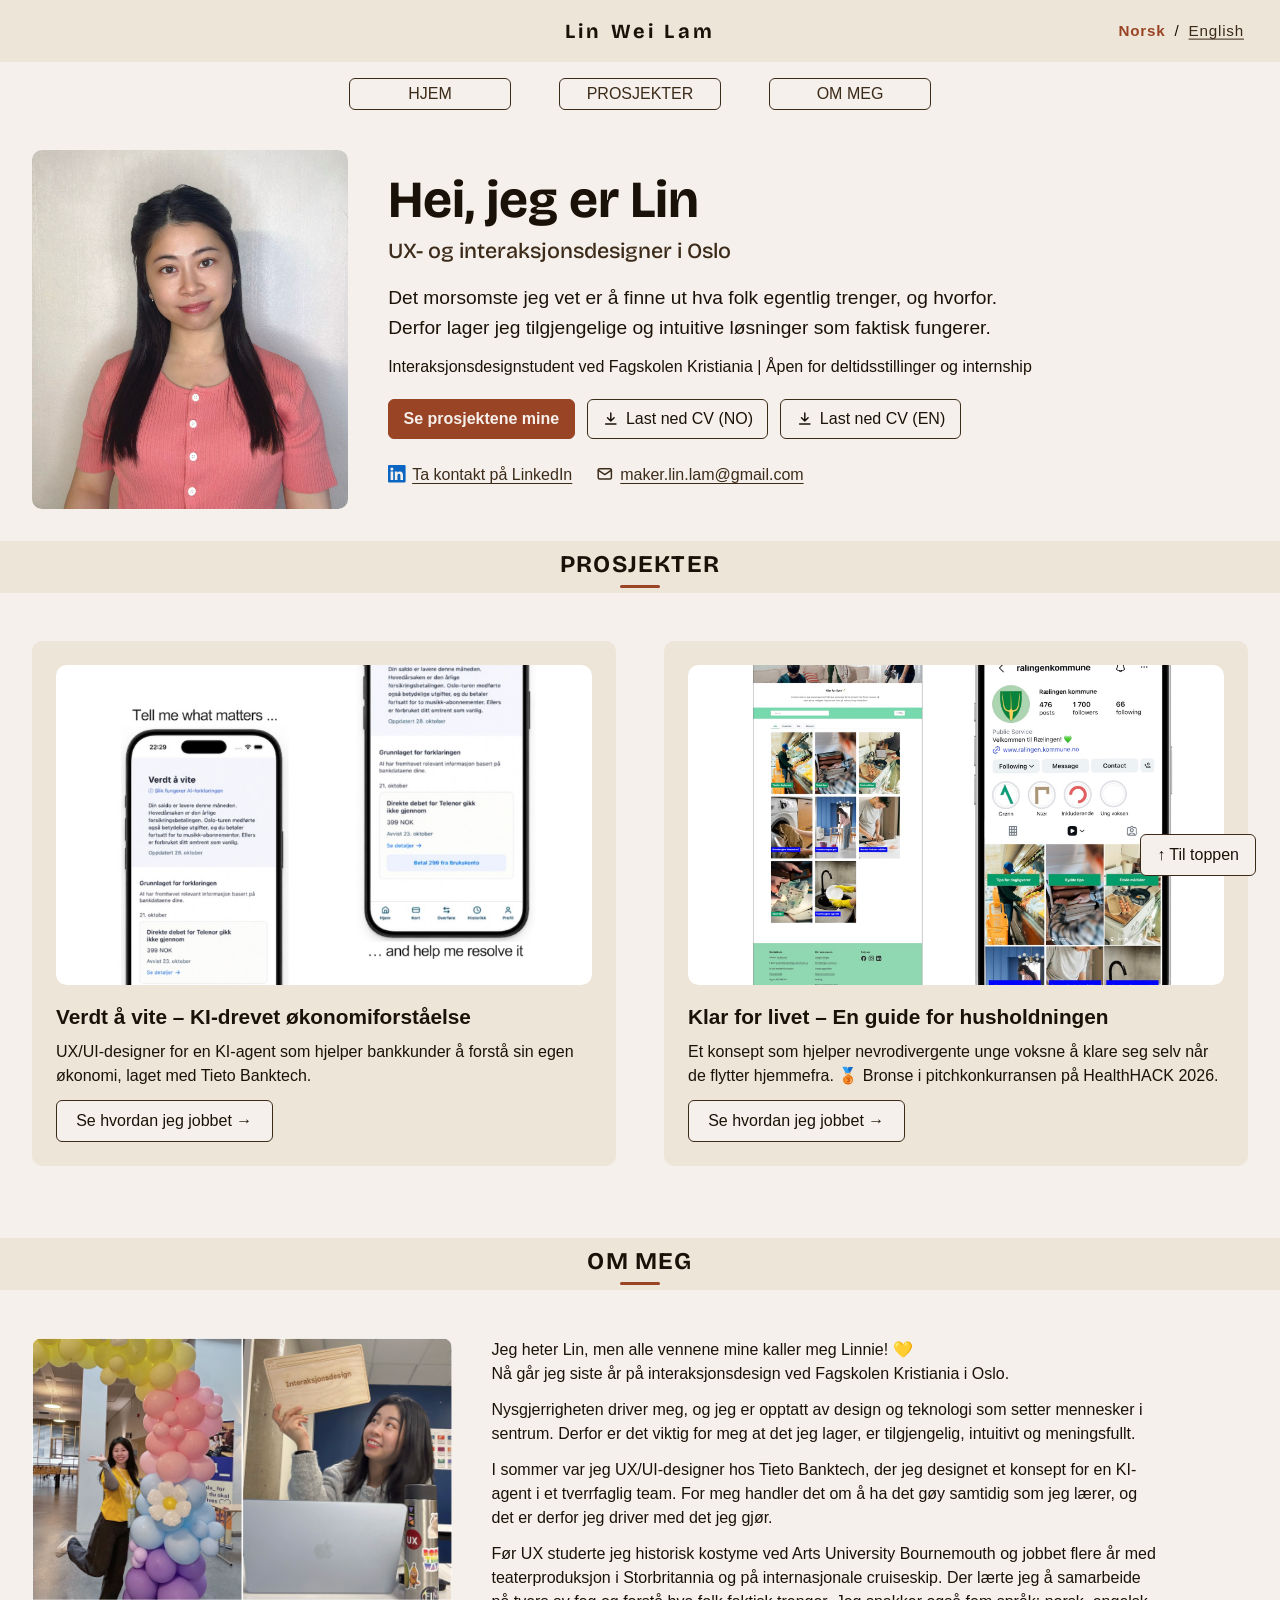
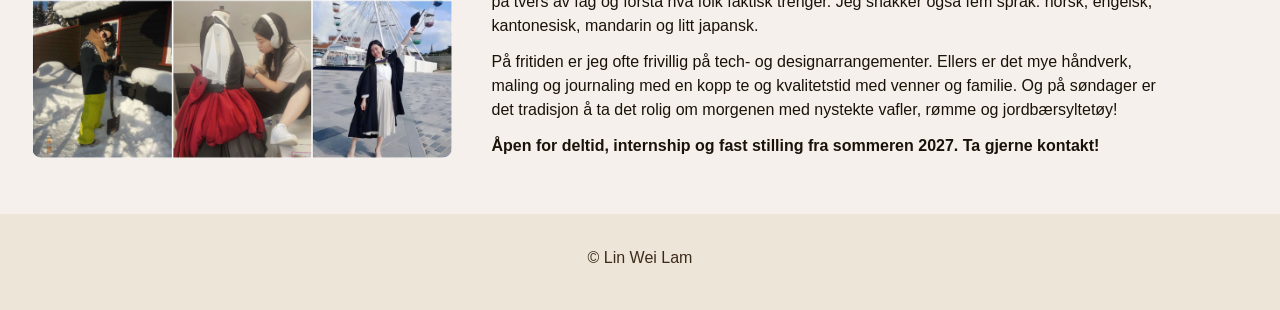
==== index.html @ be4745ed "chage" ====
<!doctype html>
<html lang="no">
  <head>
    <meta charset="UTF-8" />
    <meta name="viewport" content="width=device-width, initial-scale=1.0" />
    <link rel="preconnect" href="https://fonts.googleapis.com" />
    <link rel="preconnect" href="https://fonts.gstatic.com" crossorigin />
    <link
      rel="stylesheet"
      href="https://fonts.googleapis.com/css2?family=Bricolage+Grotesque:opsz,wght@12..96,500..700&display=swap"
    />
    <link rel="stylesheet" href="css/style.css" />
    <link
      rel="alternate"
      hreflang="no"
      href="https://linnie-linda-lin.github.io/"
    />
    <link
      rel="alternate"
      hreflang="en"
      href="https://linnie-linda-lin.github.io/en/"
    />
    <link
      rel="alternate"
      hreflang="x-default"
      href="https://linnie-linda-lin.github.io/"
    />
    <title>Lin Wei Lam – UX- og interaksjonsdesigner</title>
  </head>
  <body class="home">
    <header>
      <p class="siteName">Lin Wei Lam</p>
      <nav class="langSwitch" aria-label="Språk">
        <strong lang="no" aria-current="true">Norsk</strong>
        <span aria-hidden="true">/</span>
        <a href="en/index.html" lang="en" hreflang="en">English</a>
      </nav>
    </header>
    <nav>
      <span class="navigationBar">
        <span class="navigationButton">
          <a href="./index.html">HJEM</a>
        </span>
        <span class="navigationButton">
          <a href="./index.html#case-studies">PROSJEKTER</a>
        </span>
        <span class="navigationButton">
          <a href="./index.html#about-me">OM MEG</a>
        </span>
      </span>
    </nav>
    <main>
      <section>
        <article>
          <div class="profileInnerBox aboutSingle container">
            <div class="aboutImage">
              <img
                src="./Assets/ProfileImage.jpg"
                alt="Lin Wei Lam i brun dress som smiler til kamera"
              />
            </div>
            <div class="aboutContent">
              <hgroup>
                <h1 class="heroTitle">Hei, jeg er Lin</h1>
                <p class="heroSubtitle">UX- og interaksjonsdesigner i Oslo</p>
              </hgroup>
              <p class="heroIntro">
                Det morsomste jeg vet er å finne ut hva folk egentlig trenger,
                og hvorfor.
                <br />
                Derfor lager jeg tilgjengelige og intuitive løsninger som
                faktisk fungerer.
              </p>
              <p class="heroStatus">
                Interaksjonsdesignstudent ved Fagskolen Kristiania | Åpen for
                deltidsstillinger og internship
              </p>
              <div class="heroActions">
                <a class="heroButton heroButtonPrimary" href="#case-studies"
                  >Se prosjektene mine</a
                >
                <a
                  class="heroButton"
                  href="Assets/Lin-Wei-Lam-NOR-CV.pdf"
                  target="_blank"
                  rel="noopener"
                >
                  <svg
                    class="inlineIcon"
                    viewBox="0 0 24 24"
                    aria-hidden="true"
                    focusable="false"
                  >
                    <path
                      fill="none"
                      stroke="currentColor"
                      stroke-width="2"
                      stroke-linecap="round"
                      stroke-linejoin="round"
                      d="M12 4v11m-4.5-4.5L12 15l4.5-4.5M5 19h14"
                    /></svg
                  ><span>Last ned CV (NO)</span>
                </a>
                <a
                  class="heroButton"
                  href="Assets/Lin-Wei-Lam-ENG-CV.pdf"
                  target="_blank"
                  rel="noopener"
                >
                  <svg
                    class="inlineIcon"
                    viewBox="0 0 24 24"
                    aria-hidden="true"
                    focusable="false"
                  >
                    <path
                      fill="none"
                      stroke="currentColor"
                      stroke-width="2"
                      stroke-linecap="round"
                      stroke-linejoin="round"
                      d="M12 4v11m-4.5-4.5L12 15l4.5-4.5M5 19h14"
                    /></svg
                  ><span>Last ned CV (EN)</span>
                </a>
              </div>
              <p class="heroLinks" id="contact">
                <a href="https://www.linkedin.com/in/lin-wei-lam-8305331aa/">
                  <svg
                    class="linkedinIcon"
                    viewBox="0 0 24 24"
                    aria-hidden="true"
                    focusable="false"
                  >
                    <path
                      fill="#0A66C2"
                      d="M20.45 20.45h-3.56v-5.57c0-1.33-.02-3.04-1.85-3.04-1.85 0-2.14 1.45-2.14 2.94v5.67H9.34V9h3.41v1.56h.05c.48-.9 1.64-1.85 3.37-1.85 3.6 0 4.27 2.37 4.27 5.46v6.28zM5.34 7.43a2.06 2.06 0 1 1 0-4.13 2.06 2.06 0 0 1 0 4.13zM7.12 20.45H3.56V9h3.56v11.45zM22.22 0H1.77C.79 0 0 .77 0 1.73v20.54C0 23.23.79 24 1.77 24h20.45c.98 0 1.78-.77 1.78-1.73V1.73C24 .77 23.2 0 22.22 0z"
                    /></svg
                  ><span>Ta kontakt på LinkedIn</span>
                </a>
                <a href="mailto:maker.lin.lam@gmail.com">
                  <svg
                    class="inlineIcon"
                    viewBox="0 0 24 24"
                    aria-hidden="true"
                    focusable="false"
                  >
                    <rect
                      x="3"
                      y="5"
                      width="18"
                      height="14"
                      rx="2"
                      fill="none"
                      stroke="currentColor"
                      stroke-width="2"
                    />
                    <path
                      fill="none"
                      stroke="currentColor"
                      stroke-width="2"
                      stroke-linecap="round"
                      stroke-linejoin="round"
                      d="m3 7 9 6 9-6"
                    /></svg
                  ><span>maker.lin.lam@gmail.com</span>
                </a>
              </p>
            </div>
          </div>
        </article>
      </section>
      <h2 class="subHeadings" id="case-studies">PROSJEKTER</h2>
      <section>
        <div class="caseStudyGrid container">
          <article class="caseStudyCard">
            <div class="caseStudyImage">
              <img
                src="./Assets/Verdt å vite/VerdtÅViteConcept1.jpg"
                alt="Verdt å vite, en KI-funksjon for å forstå egen økonomi, vist på en mobil"
              />
            </div>
            <p class="caseStudyTitle">
              Verdt å vite – KI-drevet økonomiforståelse
            </p>
            <p class="caseStudyText">
              UX/UI-designer for en KI-agent som hjelper bankkunder å forstå sin
              egen økonomi, laget med Tieto Banktech.
            </p>
            <a class="caseStudyLink" href="./CaseStudyOne.html"
              >Se hvordan jeg jobbet &rarr;</a
            >
          </article>
          <article class="caseStudyCard">
            <div class="caseStudyImage">
              <img
                src="./Assets/Klar for livet/KlarForLivetPrototypeImage.jpg"
                alt="Klar for livet vist på en nettside og en mobil"
              />
            </div>
            <p class="caseStudyTitle">
              Klar for livet – En guide for husholdningen
            </p>
            <p class="caseStudyText">
              Et konsept som hjelper nevrodivergente unge voksne å klare seg
              selv når de flytter hjemmefra. 🥉 Bronse i pitchkonkurransen på
              HealthHACK 2026.
            </p>
            <a class="caseStudyLink" href="./CaseStudyTwo.html"
              >Se hvordan jeg jobbet &rarr;</a
            >
          </article>
        </div>
      </section>
      <h2 class="subHeadings" id="about-me">OM MEG</h2>
      <section>
        <div class="aboutSingle container">
          <div class="aboutImage">
            <img
              src="./Assets/AboutMe.jpg"
              alt="Collage av Lin Wei Lam foran en MacBook, mens hun syr kostymer, på avslutningen sin og mens hun måker snø på hytta"
            />
          </div>
          <div class="aboutContent">
            <p class="aboutText">
              Jeg heter Lin, men alle vennene mine kaller meg Linnie! 💛
              <br />
              Nå går jeg siste år på interaksjonsdesign ved Fagskolen Kristiania
              i Oslo.
            </p>
            <p class="aboutText">
              Nysgjerrigheten driver meg, og jeg er opptatt av design og
              teknologi som setter mennesker i sentrum. Derfor er det viktig for
              meg at det jeg lager, er tilgjengelig, intuitivt og meningsfullt.
            </p>
            <p class="aboutText">
              I sommer var jeg UX/UI-designer hos Tieto Banktech, der jeg
              designet et konsept for en KI-agent i et tverrfaglig team. For meg
              handler det om å ha det gøy samtidig som jeg lærer, og det er
              derfor jeg driver med det jeg gjør.
            </p>
            <p class="aboutText">
              Før UX studerte jeg historisk kostyme ved Arts University
              Bournemouth og jobbet flere år med teaterproduksjon i
              Storbritannia og på internasjonale cruiseskip. Der lærte jeg å
              samarbeide på tvers av fag og forstå hva folk faktisk trenger. Jeg
              snakker også fem språk: norsk, engelsk, kantonesisk, mandarin og
              litt japansk.
            </p>
            <p class="aboutText">
              På fritiden er jeg ofte frivillig på tech- og designarrangementer.
              Ellers er det mye håndverk, maling og journaling med en kopp te og
              kvalitetstid med venner og familie. Og på søndager er det
              tradisjon å ta det rolig om morgenen med nystekte vafler, rømme og
              jordbærsyltetøy!
            </p>
            <p class="aboutText">
              <b
                >Åpen for deltid, internship og fast stilling fra sommeren 2027.
                Ta gjerne kontakt!</b
              >
            </p>
          </div>
        </div>
      </section>
      <a href="#top" class="backToTop">&uarr; Til toppen</a>
    </main>
    <footer>
      <div class="footerInfo">© Lin Wei Lam</div>
    </footer>
  </body>
</html>
---- css/style.css ----
/* ==========================================================================
   Base
   ========================================================================== */

:root {
  /* Shared content container: every section lines up to this width */
  --container-max: 80rem;
  --container-gutter: 2rem;
  /* Corner radius: small for buttons, medium for cards, boxes and images */
  --radius-sm: 6px;
  --radius-md: 10px;
  /* Terracotta accent, used sparingly (primary button, small details) */
  --color-accent: #9a4426;
  --color-accent-hover: #7a3520;
  /* Heading font (all pages); falls back to system sans-serifs */
  --font-heading: "Bricolage Grotesque", "Trebuchet MS", Arial, sans-serif;
}

@media (prefers-reduced-motion: no-preference) {
  html {
    scroll-behavior: smooth;
  }
}

body {
  color: #1a1208;
  background-color: #f5f0eb;
  font-family: Arial, Helvetica, sans-serif;
  line-height: 1.5;
  /* No default 8px margin: it made the page 16px wider than the viewport */
  margin: 0;
  min-height: 100vh;
}

/* Space between the page content and the footer */
main {
  padding-bottom: 1.5rem;
}

/* One centered container with equal side margins, used by every section */
.container {
  width: 100%;
  max-width: var(--container-max);
  margin-inline: auto;
  padding-inline: var(--container-gutter);
  box-sizing: border-box;
}

/* ==========================================================================
   Header & footer
   ========================================================================== */

header {
  background-color: #ede5d8;
  /* The site name stays centered; the language switch sits at the right edge */
  position: relative;
}

footer {
  background-color: #ede5d8;
  height: 6rem;
  width: 100%;
}

.footerInfo {
  color: #3d2b1a;
  font-size: 1rem;
  display: flex;
  justify-content: center;
  padding: 2rem;
}

/* Language switch (header on bilingual pages) */
nav.langSwitch {
  /* Also matches the main nav's sticky bar rules; reset those here */
  position: absolute;
  top: 50%;
  right: var(--container-gutter);
  transform: translateY(-50%);
  display: block;
  z-index: auto;
  padding: 0;
  background: none;
  font-size: 0.95rem;
  letter-spacing: 0.05rem;
}

/* Padding gives a comfortable tap target without a visible box */
.langSwitch a,
.langSwitch strong {
  display: inline-block;
  padding: 0.5rem 0.25rem;
}

/* The current language is plain text, not a link */
.langSwitch strong {
  color: var(--color-accent);
}

/* LinkedIn logo, and line icons (download, envelope) drawn in the link's
   text colour */
.linkedinIcon,
.inlineIcon {
  width: 1.1em;
  height: 1.1em;
  vertical-align: -0.15em;
  margin-right: 0.4em;
}

/* ==========================================================================
   Headings
   ========================================================================== */

h1,
h2,
h3 {
  font-family: var(--font-heading);
}

h1 {
  background-color: #ede5d8;
  display: flex;
  justify-content: center;
  padding: 2rem;
  letter-spacing: 0.3rem;
  font-size: 2rem;
}

h2 {
  background-color: #ede5d8;
  font-size: 1.5rem;
  letter-spacing: 1px;
  text-align: center;
  display: flex;
  justify-content: center;
  padding: 0.5rem;
  padding-top: 0;
  margin-top: 0;
}

h3 {
  text-align: center;
}

.subHeadings {
  background-color: #ede5d8;
  font-size: 1.5rem;
  padding: 0.3rem;
  margin-top: 0;
  display: flex;
  justify-content: center;
  flex-direction: column;
  align-items: center;
  font-weight: 700;
  letter-spacing: 0.05em;
  /* Keep the heading visible below the sticky nav when jumped to */
  scroll-margin-top: 5rem;
}

/* Short terracotta underline under section headings */
.subHeadings::after {
  content: "";
  width: 2.5rem;
  height: 3px;
  margin-top: 0.2rem;
  border-radius: 2px;
  background-color: var(--color-accent);
}

.home .subHeadings {
  margin-bottom: 1rem;
}

/* Site name in the header, same size on every page (a <p> on the front page,
   the <h1> on case study pages) */
.siteName,
header h1 {
  margin: 0;
  padding: 1rem;
  display: block;
  text-align: center;
  font-family: var(--font-heading);
  font-size: 1.25rem;
  font-weight: 700;
  letter-spacing: 0.2rem;
}

/* ==========================================================================
   Navigation
   ========================================================================== */

nav {
  padding: 1rem;
  text-align: center;
  display: flex;
  justify-content: center;
  position: sticky;
  top: 0;
  z-index: 100;
  background-color: #f5f0eb;
}

.navigationBar {
  display: flex;
  flex-direction: row;
  justify-content: center;
  gap: 3rem;
}

.navigationButton {
  background-color: #f5f0eb;
  border: 1px solid #3d2b1a;
  color: #1a1208;
  display: flex;
  width: 10rem;
  border-radius: var(--radius-sm);
}

/* The link fills the whole button so the full box is clickable */
.navigationButton a {
  flex: 1;
  text-align: center;
  padding: 0.2rem;
}

.navigationButton:hover {
  background-color: #3d2b1a;
  cursor: pointer;
}

.navigationButton:hover a {
  color: #f5f0eb;
}

/* ==========================================================================
   Links
   ========================================================================== */

a:link,
a:visited {
  color: #3d2b1a;
  text-decoration: underline;
  text-decoration-thickness: 1px;
  text-underline-offset: 0.2em;
}

a:hover {
  color: #8b6340;
  text-decoration-thickness: 2px;
}

/* <u> inside a link draws its own underline; match the link's thickness */
a u {
  text-decoration-thickness: inherit;
}

.navigationButton a:link,
.navigationButton a:visited,
.navigationButton a:hover {
  text-decoration: none;
}

/* ==========================================================================
   Button links (must come after the general link styles)
   ========================================================================== */

/* Shared bordered button look: "View case study", "Back to all case studies",
   "Back to top" and the front page hero buttons */
a.caseStudyLink,
.csBackLink a,
a.backToTop,
.home a.heroButton {
  border: 1px solid #3d2b1a;
  border-radius: var(--radius-sm);
  background-color: #f5f0eb;
  color: #1a1208;
  text-decoration: none;
  transition:
    background-color 0.2s ease,
    color 0.2s ease;
}

a.caseStudyLink:hover,
.csBackLink a:hover,
a.backToTop:hover,
.home a.heroButton:hover {
  background-color: #3d2b1a;
  color: #f5f0eb;
}

a.caseStudyLink,
.csBackLink a {
  display: inline-block;
  padding: 0.5rem 1.2rem;
}

a.backToTop {
  position: fixed;
  right: 1.5rem;
  bottom: 1.5rem;
  z-index: 200;
  padding: 0.5rem 1rem;
}

/* ==========================================================================
   Keyboard focus
   ========================================================================== */

a:focus-visible {
  outline: 2px solid #3d2b1a;
  outline-offset: 2px;
}

/* Nav: ring around the whole bordered button, not just the link text */
@supports selector(:has(a)) {
  .navigationButton:has(a:focus-visible) {
    outline: 2px solid #3d2b1a;
    outline-offset: 2px;
  }

  .navigationButton a:focus-visible {
    outline: none;
  }
}

/* ==========================================================================
   Index page — case study grid
   ========================================================================== */

/* Width and side margins come from .container */
.caseStudyGrid {
  display: grid;
  grid-template-columns: repeat(2, 1fr);
  gap: 3rem;
  padding-block: 2rem;
  margin-bottom: 40px;
}

/* Borderless soft fill: only buttons get borders, so cards don't look clickable */
.caseStudyCard {
  background-color: #ede5d8;
  border-radius: var(--radius-md);
  padding: 1.5rem;
  display: flex;
  flex-direction: column;
  box-sizing: border-box;
}

.caseStudyImage {
  height: 20rem;
  width: 100%;
  display: flex;
  align-items: center;
  justify-content: center;
  margin-bottom: 1rem;
  box-sizing: border-box;
  border-radius: var(--radius-md);
  overflow: hidden;
}

.caseStudyImage img {
  width: 100%;
  height: 100%;
  object-fit: cover;
  border-radius: var(--radius-md);
}

.caseStudyTitle {
  font-size: 1.3rem;
  font-weight: bold;
  margin: 0 0 0.5rem 0;
}

.caseStudyText {
  flex-grow: 1;
  margin: 0 0 0.75rem 0;
}

.caseStudyLink {
  align-self: flex-start;
}

/* ==========================================================================
   Index page — about me
   ========================================================================== */

/* Width and side margins come from .container */
.aboutSingle {
  padding-block: 2rem;
  text-align: left;
  box-sizing: border-box;
  display: flex;
  align-items: flex-start;
  gap: 2.5rem;
}

.aboutImage {
  flex: 0 0 32%;
}

.aboutImage img {
  width: 100%;
  height: auto;
  display: block;
  border-radius: var(--radius-md);
}

.aboutContent {
  flex: 1;
}

.aboutText {
  max-width: 900px;
  margin: 0 auto 0.75rem;
}

.aboutText:last-child {
  margin-bottom: 0;
}

/* About section: wider photo, shorter lines, so text and collage end level on laptop.
   Side-by-side layout only; mobile stacks them (see max-width: 767px) */
@media only screen and (min-width: 768px) {
  #about-me + section .aboutImage {
    flex-basis: 34.5%;
  }

  /* English text is one line longer, so the photo needs a little more width */
  html[lang="en"] #about-me + section .aboutImage {
    flex-basis: 36%;
  }

  #about-me + section .aboutContent {
    max-width: 75ch;
  }
}

/* ==========================================================================
   Index page — header name & hero (scoped to <body class="home">)
   ========================================================================== */

/* Photo narrower and text vertically centred: less empty space below */
.home .profileInnerBox {
  align-items: center;
  padding-block: 1.5rem 2rem;
}

.home .profileInnerBox .aboutImage {
  flex: 0 0 26%;
  max-width: 20rem;
}

.home hgroup {
  margin-bottom: 1rem;
}

/* Reset the global boxed h1 look */
.home .heroTitle {
  background-color: transparent;
  display: block;
  padding: 0;
  margin: 0 0 0.35rem;
  letter-spacing: normal;
  font-size: clamp(2.25rem, 5vw, 3.25rem);
  font-weight: 700;
  line-height: 1.1;
}

.home .heroSubtitle {
  margin: 0;
  color: #3d2b1a;
  font-family: var(--font-heading);
  font-size: clamp(1.1rem, 2.2vw, 1.35rem);
  font-weight: 500;
}

.home .heroIntro,
.home .heroStatus {
  margin: 0 0 0.75rem;
}

/* Line length limit for the intro text only */
.home .heroIntro {
  max-width: 65ch;
  font-size: 1.2rem;
  line-height: 1.55;
}

.home .heroActions {
  display: flex;
  flex-wrap: wrap;
  gap: 0.75rem;
  margin: 1.25rem 0 1.5rem;
}

/* Secondary button: same look as "View case study" (colours and border are
   in the shared button rule above) */
.home a.heroButton {
  display: inline-flex;
  align-items: center;
  justify-content: center;
  gap: 0.4em;
  /* Fixed size, so the buttons don't grow with the hero text on phones */
  font-size: 1rem;
  padding: 0.45rem 0.9rem;
}

.home a.heroButton .inlineIcon {
  margin-right: 0;
}

/* Primary button: cream on terracotta = 5.74:1, hover 7.87:1 */
.home a.heroButtonPrimary {
  border-color: var(--color-accent);
  background-color: var(--color-accent);
  color: #f5f0eb;
  font-weight: bold;
}

.home a.heroButtonPrimary:hover {
  border-color: var(--color-accent-hover);
  background-color: var(--color-accent-hover);
}

/* 44px minimum touch target on phones and touchscreens */
@media only screen and (max-width: 767px), (pointer: coarse) {
  .home a.heroButton {
    min-height: 2.75rem;
    box-sizing: border-box;
  }
}

/* LinkedIn and email: quiet text links, wrap onto two lines when narrow */
.home .heroLinks {
  display: flex;
  flex-wrap: wrap;
  gap: 0.5rem 1.5rem;
  margin: 0;
}

/* ==========================================================================
   Case study page — structure & hero
   ========================================================================== */

.csSectionBlock {
  padding: 2.5rem 0;
}

/* Divider between sections, and between the hero and the first section */
.csSectionBlock + .csSectionBlock,
main > section + .csSectionBlock {
  border-top: 1px solid #c8b9a8;
}

.csSectionTitle {
  background-color: transparent;
  margin: 0 0 1.5rem;
}

.csHero {
  max-width: 800px;
  margin: 0 auto;
  /* Bottom padding matches .csSectionBlock, so the first section is spaced
     like the others */
  padding: 2rem 2rem 2.5rem;
  text-align: center;
  box-sizing: border-box;
}

.csHero > :last-child {
  margin-bottom: 0;
}

.csHero hgroup {
  margin-bottom: 0.75rem;
}

/* Lighter one-sentence summary under the case title: body font, muted colour,
   wrapped over two even lines */
.csLede {
  max-width: 32em;
  margin: 0 auto;
  color: #6b5642;
  font-size: 1.2rem;
  font-weight: normal;
  line-height: 1.45;
  text-wrap: balance;
}

/* Skill tags as soft chips: fill only, no border, so they don't read as buttons.
   role="list" on the <ul> keeps list semantics in Safari with list-style: none */
.csChips {
  display: flex;
  flex-wrap: wrap;
  justify-content: center;
  gap: 0.5rem;
  list-style: none;
  margin: 1rem 0 0;
  padding: 0;
}

.csChips li {
  padding: 0.3rem 0.8rem;
  border-radius: 999px;
  background-color: #ede5d8;
  color: #5a4636;
  font-size: 0.85rem;
  line-height: 1.3;
}

/* Small context line above the case title */
.csEyebrow {
  margin: 0 0 0.5rem;
  color: var(--color-accent);
  font-size: 0.85rem;
  font-weight: bold;
  text-transform: uppercase;
  letter-spacing: 0.12em;
}

/* Project name as a large heading, like the front page hero title: resets the
   global boxed h2 look */
.csTitle {
  display: block;
  background-color: transparent;
  padding: 0;
  margin: 0 0 0.35rem;
  letter-spacing: normal;
  font-size: clamp(2.25rem, 5vw, 3.25rem);
  line-height: 1.1;
}

.csBackLink {
  text-align: center;
  padding: 2rem;
}

/* ==========================================================================
   Case study page — MY ROLE section (key numbers, deliverables, results, meta)
   ========================================================================== */

.csSummaryStats {
  display: grid;
  grid-template-columns: repeat(3, 1fr);
  gap: 1rem;
  list-style: none;
  padding: 0 0 1.25rem;
  margin: 0 0 1.25rem;
  border-bottom: 1px solid #ddd0c1;
  font-size: 0.9rem;
  line-height: 1.3;
}

.csSummaryNumber {
  display: block;
  font-family: var(--font-heading);
  font-weight: 700;
  font-size: 2.5rem;
  line-height: 1.1;
  color: var(--color-accent);
}

.csSummaryList {
  margin: 0;
  padding-left: 1.25rem;
  /* Avoid single words on their own line */
  text-wrap: pretty;
}

.csSummaryList li + li {
  margin-top: 0.5em;
}

.csSummaryList li::marker {
  color: var(--color-accent);
}

/* "Results" subheading: the case's h4 style in terracotta, with extra space
   above so the role bullets and the results read as two groups (follows the
   list, so it wins over the .csSubTitle margin) */
.csSummaryList + .csSummaryResultsLabel {
  margin-top: 1.5rem;
  color: var(--color-accent);
}

.csSummaryMeta {
  display: grid;
  grid-template-columns: repeat(4, minmax(0, max-content));
  justify-content: space-between;
  /* Minimum gap only: space-between spreads the columns when there's room.
     Long values wrap evenly instead of crowding the next column */
  gap: 1rem 1.5rem;
  margin: 1.5rem 0 0;
  padding-top: 1.25rem;
  border-top: 1px solid #ddd0c1;
  font-size: 0.9rem;
  line-height: 1.35;
}

.csSummaryMeta dt {
  font-weight: bold;
  text-transform: uppercase;
  letter-spacing: 0.1rem;
  font-size: 0.75rem;
  margin-bottom: 0.2rem;
  color: #3d2b1a;
}

.csSummaryMeta dd {
  margin: 0;
}

/* ==========================================================================
   Case study page — content
   ========================================================================== */

.csSingle {
  max-width: 800px;
  margin: 0 auto;
  padding: 0 2rem;
  box-sizing: border-box;
}

/* No extra gap at the top or bottom of a section's content */
.csSingle > :first-child {
  margin-top: 0;
}

.csSingle > :last-child {
  margin-bottom: 0;
}

.csSubsection {
  margin-bottom: 1.5rem;
}

.csSubsection:last-child {
  margin-bottom: 0;
}

/* Extra space above a subsection that follows images */
.csSubsectionSpaced {
  margin-top: 2.5rem;
}

.csSubTitle {
  font-family: var(--font-heading);
  font-weight: bold;
  font-size: 1.1rem;
  margin: 0 0 0.5rem 0;
}

/* Findings list: even, modest gap between multi-line items */
.csSpacedList li + li {
  margin-top: 0.75em;
}

/* Key statement: larger text with a terracotta left rule. No background or full
   border, so it doesn't read as a button or card */
.csCallout {
  margin: 1.75rem 0;
  padding: 0.25rem 0 0.25rem 1.25rem;
  border-left: 4px solid var(--color-accent);
  font-size: 1.2rem;
  font-weight: 500;
  line-height: 1.45;
  text-wrap: pretty;
}

/* ==========================================================================
   Case study page — requirements grid
   ========================================================================== */

/* Full width of the text column, so the boxes line up with the text above */
.requirementsGrid {
  display: grid;
  grid-template-columns: 1fr 1fr;
  gap: 1rem;
  margin: 1.5rem 0;
}

/* Borderless soft fill, like the info cards below */
.requirementBox {
  border-radius: var(--radius-md);
  padding: 1rem 1.5rem;
  text-align: center;
  background-color: #ede5d8;
}

/* ==========================================================================
   Case study page — research overview
   ========================================================================== */

.InfoCardOverview {
  display: flex;
  gap: 1rem;
  margin: 1.5rem auto;
  justify-content: center;
  max-width: 700px;
}

.InfoCardBox {
  flex: 1;
  display: flex;
  flex-direction: column;
  align-items: center;
  justify-content: center;
  border-radius: var(--radius-md);
  padding: 0.5rem;
  text-align: center;
  background-color: #ede5d8;
  min-height: 3rem;
  box-sizing: border-box;
}

.InfoCardLabel {
  font-weight: bold;
  margin-bottom: 0.3rem;
  font-size: 0.9rem;
  letter-spacing: 0.05rem;
}

.InfoCardNumber {
  font-size: 1rem;
  margin: 0;
}

.InfoCardList {
  list-style: disc;
  padding: 0 0 0 1.1rem;
  margin: 0;
  text-align: left;
  font-size: 0.85rem;
}

.InfoCardList li::marker {
  color: #8b6340;
}

/* ==========================================================================
   Case study page — images
   ========================================================================== */

.case-image {
  width: 100%;
  max-width: 900px;
  margin: 1.5rem auto;
  border-radius: var(--radius-md);
  display: block;
}

iframe.case-image {
  border: 0;
}

.imageGrid {
  display: grid;
  grid-template-columns: repeat(2, 1fr);
  gap: 1rem;
  align-items: start;
  max-width: 900px;
  margin: 1.5rem auto;
}

.imageGrid img {
  width: 100%;
  display: block;
  border-radius: var(--radius-md);
}

.imageRow {
  display: flex;
  gap: 1rem;
  justify-content: center;
  align-items: flex-start;
  max-width: 900px;
  margin: 1.5rem auto;
}

.imageRow img {
  width: calc(50% - 0.5rem);
  border-radius: var(--radius-md);
}

.videoRow img,
.videoRow iframe {
  flex: 1 1 0;
  min-width: 0;
  height: 500px;
  margin: 0;
  border: 0;
  border-radius: var(--radius-md);
  object-fit: cover;
}

.sideBySideImages {
  display: flex;
  gap: 1rem;
  max-width: 900px;
  margin: 1.5rem auto;
  align-items: stretch;
}

.sideBySideImages > img {
  width: 50%;
  border-radius: var(--radius-md);
  object-fit: cover;
}

.imageColumn {
  display: flex;
  flex-direction: column;
  gap: 1rem;
  width: 50%;
}

.imageColumn img {
  width: 100%;
  border-radius: var(--radius-md);
}

/* ==========================================================================
   Responsive — tablet (max-width: 1050px)
   ========================================================================== */

@media only screen and (max-width: 1050px) {
  /* Navigation: tighter spacing so all buttons fit on one row */

  .navigationBar {
    gap: 1.5rem;
  }

  /* Index page */

  .caseStudyGrid {
    gap: 2rem;
  }

  .caseStudyImage {
    height: 16rem;
  }

  /* Hero photo a bit wider, so it doesn't shrink too far on tablets */
  .home .profileInnerBox .aboutImage {
    flex-basis: 36%;
  }

  /* Case study page */

  .videoRow img,
  .videoRow iframe {
    height: 400px;
  }
}

/* ==========================================================================
   Responsive — mobile (max-width: 767px)
   ========================================================================== */

@media only screen and (max-width: 767px) {
  :root {
    --container-gutter: 1rem;
  }

  /* Navigation: one compact row, so the sticky bar stays small */

  nav {
    padding: 0.75rem 1rem;
  }

  .navigationBar {
    width: 100%;
    max-width: 32rem;
    gap: 0.5rem;
  }

  .navigationButton {
    flex: 1 1 0;
    width: auto;
    font-size: 0.9rem;
  }

  .navigationButton a {
    padding: 0.4rem 0.25rem;
  }

  /* Headings */

  h1 {
    font-size: 1.6rem;
    letter-spacing: 0.2rem;
    padding: 1.25rem 1rem;
  }

  .subHeadings {
    font-size: 1.3rem;
    scroll-margin-top: 4.5rem;
  }

  .siteName,
  header h1 {
    padding: 0.75rem 1rem;
    font-size: 1.1rem;
  }

  /* Language switch: no room to center the name, so name left and switch right */
  header:has(.langSwitch) {
    display: flex;
    align-items: center;
    justify-content: space-between;
    padding: 0 var(--container-gutter);
  }

  header:has(.langSwitch) .siteName,
  header:has(.langSwitch) h1 {
    padding: 0.75rem 0;
    text-align: left;
  }

  nav.langSwitch {
    position: static;
    transform: none;
    font-size: 0.85rem;
  }

  /* Text content */

  ul {
    padding-left: 1.5rem;
  }

  .profileInnerBox {
    font-size: 1.1rem;
  }

  /* Buttons */

  a.backToTop {
    right: 1rem;
    bottom: 1rem;
    padding: 0.4rem 0.8rem;
    font-size: 0.9rem;
  }

  /* Index page */

  .caseStudyGrid {
    grid-template-columns: 1fr;
  }

  .aboutSingle {
    flex-direction: column;
    gap: 1.5rem;
  }

  .aboutImage {
    flex: none;
    width: 100%;
    max-width: 24rem;
    margin-inline: auto;
  }

  /* Stacked hero: small photo so "Hi, I'm Lin" is visible sooner */
  .home .profileInnerBox {
    align-items: stretch;
    gap: 1.25rem;
    padding-block: 1.25rem 2rem;
  }

  .home .profileInnerBox .aboutImage {
    flex: none;
    width: 100%;
    max-width: 14rem;
  }

  .home .heroIntro {
    font-size: 1.15rem;
  }

  /* Case study page */

  .csSectionBlock {
    padding: 1.75rem 0;
  }

  .csHero {
    padding: 1.5rem 1rem 1.75rem;
  }

  .csSingle {
    padding: 0 1rem;
  }

  .csSummaryStats {
    gap: 0.75rem;
    font-size: 0.85rem;
  }

  .csSummaryNumber {
    font-size: 2rem;
  }

  .csSummaryMeta {
    grid-template-columns: 1fr 1fr;
  }

  .InfoCardOverview {
    flex-wrap: wrap;
  }

  .InfoCardBox {
    flex: 1 1 calc(50% - 0.5rem);
  }

  .imageGrid {
    grid-template-columns: 1fr;
  }

  .imageRow,
  .sideBySideImages {
    flex-direction: column;
    align-items: stretch;
  }

  .imageRow img,
  .sideBySideImages > img,
  .imageColumn {
    width: 100%;
  }

  .videoRow img {
    flex: none;
    height: auto;
  }

  .videoRow iframe {
    flex: none;
    width: 100%;
    height: 28rem;
  }
}

/* ==========================================================================
   Responsive — small phone (max-width: 480px)
   ========================================================================== */

@media only screen and (max-width: 480px) {
  /* Navigation */

  .navigationButton {
    font-size: 0.75rem;
  }

  /* Less side padding so one-word labels like PROSJEKTER keep some room */
  .navigationButton a {
    padding: 0.4rem 0.1rem;
  }

  /* Headings */

  h1 {
    font-size: 1.4rem;
    letter-spacing: 0.1rem;
  }

  /* Index page */

  .caseStudyCard {
    padding: 1rem;
  }

  .caseStudyImage {
    height: 12rem;
  }

  /* Full-width, easy-to-tap buttons on small phones */
  .home a.heroButton {
    flex: 1 1 100%;
  }

  /* Case study page */

  .requirementsGrid {
    grid-template-columns: 1fr;
  }
}
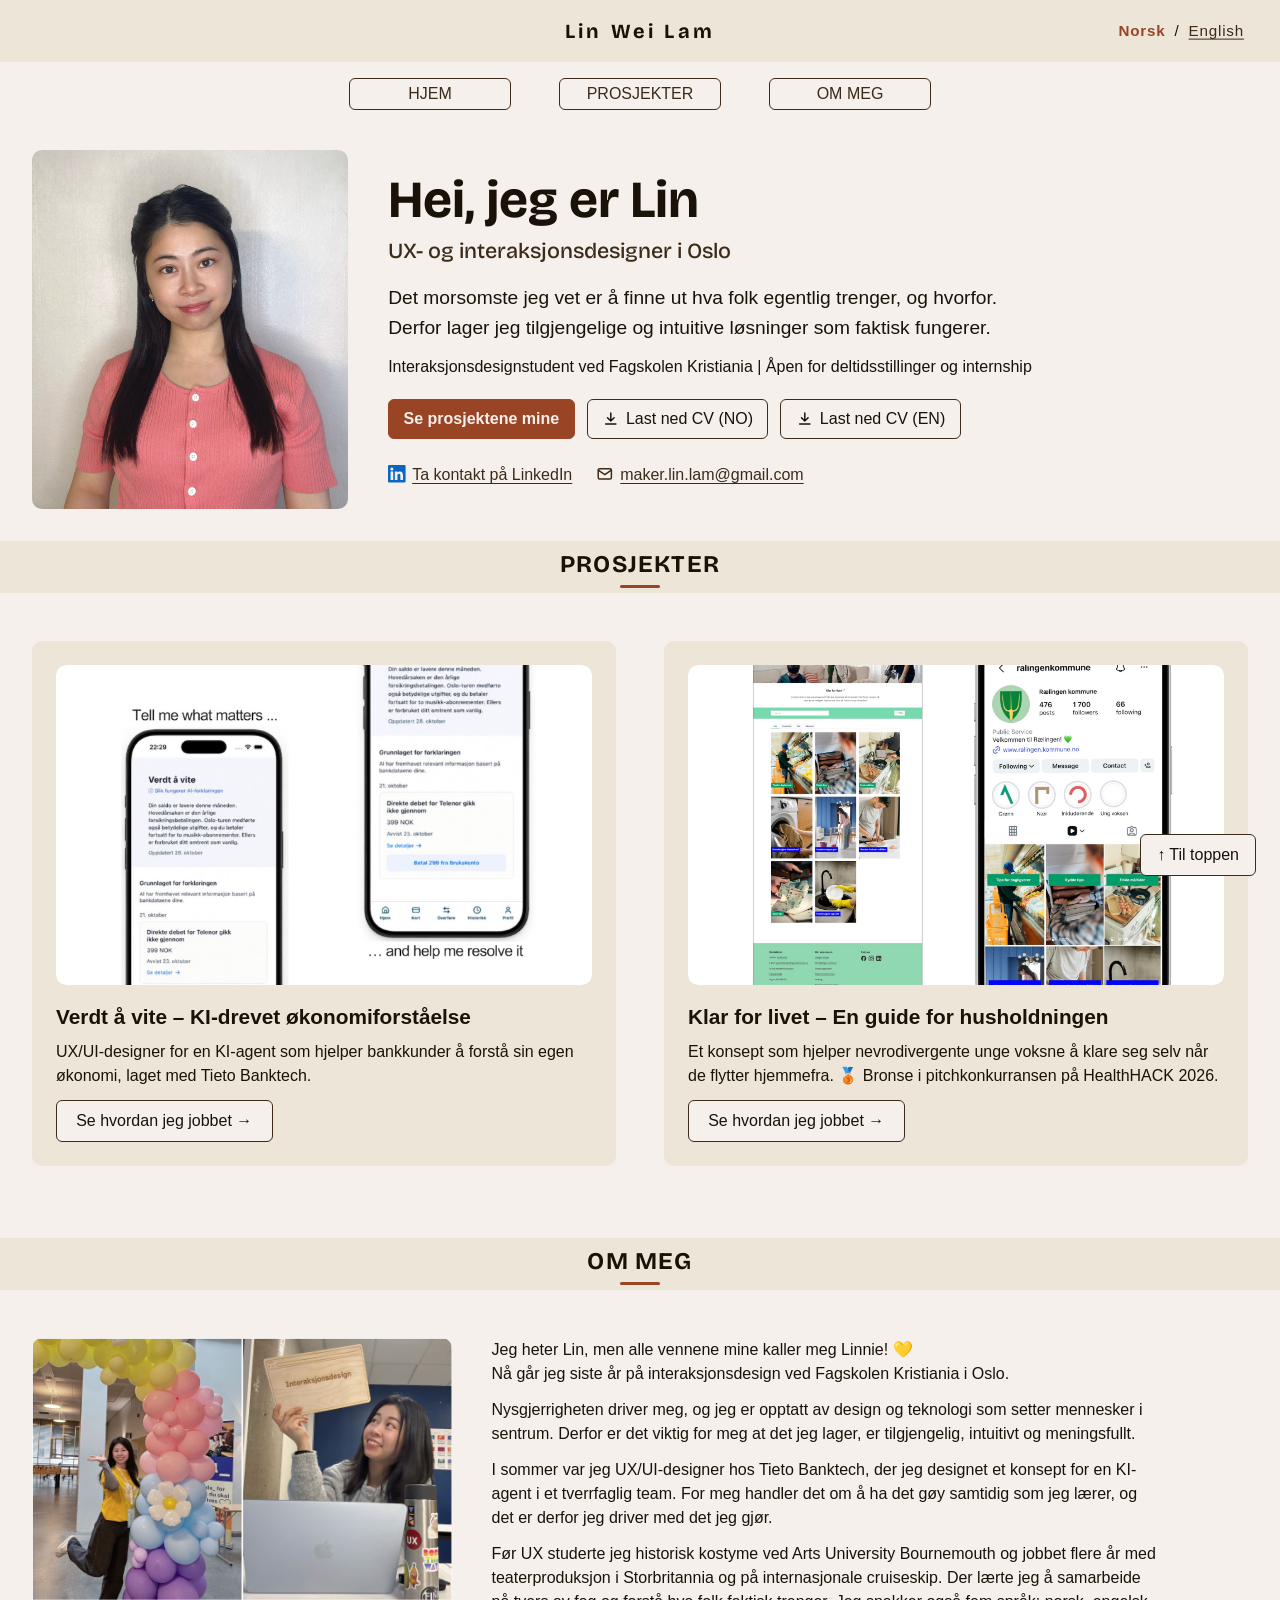
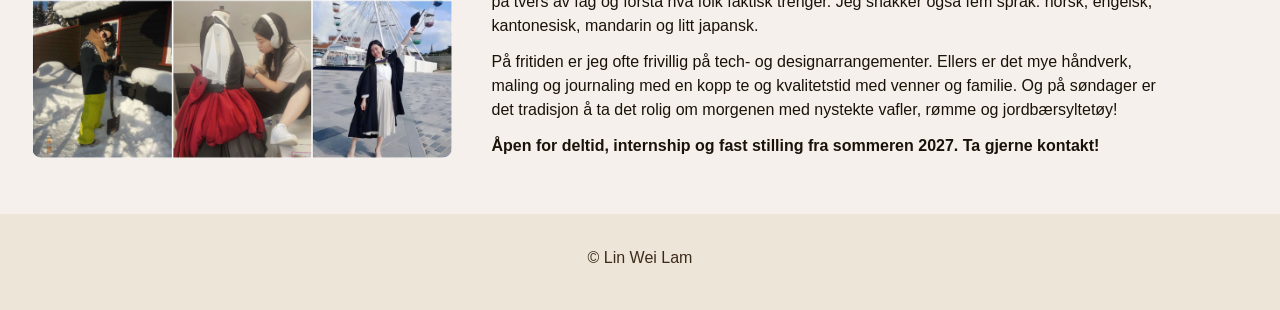
==== commit 9cdf6197: "update" ====
--- a/index.html
+++ b/index.html
@@ -255,9 +255,9 @@
               jordbærsyltetøy!
             </p>
             <p class="aboutText">
-              <b
+              <strong
                 >Åpen for deltid, internship og fast stilling fra sommeren 2027.
-                Ta gjerne kontakt!</b
+                Ta gjerne kontakt!</strong
               >
             </p>
           </div>
--- a/css/style.css
+++ b/css/style.css
@@ -1,20 +1,39 @@
-/* ==========================================================================
-   Base
-   ========================================================================== */
+/* ===== Design tokens ===== */
 
 :root {
-  /* Shared content container: every section lines up to this width */
+  --color-bg: #f5f0eb;
+  --color-surface: #ede5d8;
+  --color-text: #1a1208;
+  --color-text-muted: #6b5642;
+  --color-text-soft: #5a4636;
+  --color-brown: #3d2b1a;
+  --color-brown-light: #8b6340;
+  --color-divider: #c8b9a8;
+  --color-divider-light: #ddd0c1;
+
+  --color-accent: #9a4426;
+  --color-accent-hover: #7a3520;
+
+  --font-heading: "Bricolage Grotesque", "Trebuchet MS", Arial, sans-serif;
+
   --container-max: 80rem;
   --container-gutter: 2rem;
-  /* Corner radius: small for buttons, medium for cards, boxes and images */
+
   --radius-sm: 6px;
   --radius-md: 10px;
-  /* Terracotta accent, used sparingly (primary button, small details) */
-  --color-accent: #9a4426;
-  --color-accent-hover: #7a3520;
-  /* Heading font (all pages); falls back to system sans-serifs */
-  --font-heading: "Bricolage Grotesque", "Trebuchet MS", Arial, sans-serif;
-}
+
+  --space-xs: 0.5rem;
+  --space-s: 1rem;
+  --space-m: 1.5rem;
+  --space-l: 2.5rem;
+  --space-xl: 4rem;
+  --space-xxl: 7rem;
+  --space-paragraph: 1.25rem;
+
+  --section-gap: var(--space-xxl);
+}
+
+/* ===== Base ===== */
 
 @media (prefers-reduced-motion: no-preference) {
   html {
@@ -23,21 +42,25 @@
 }
 
 body {
-  color: #1a1208;
-  background-color: #f5f0eb;
+  color: var(--color-text);
+  background-color: var(--color-bg);
   font-family: Arial, Helvetica, sans-serif;
   line-height: 1.5;
-  /* No default 8px margin: it made the page 16px wider than the viewport */
+
   margin: 0;
   min-height: 100vh;
 }
 
-/* Space between the page content and the footer */
 main {
   padding-bottom: 1.5rem;
 }
 
-/* One centered container with equal side margins, used by every section */
+h1,
+h2,
+h3 {
+  font-family: var(--font-heading);
+}
+
 .container {
   width: 100%;
   max-width: var(--container-max);
@@ -46,33 +69,45 @@
   box-sizing: border-box;
 }
 
-/* ==========================================================================
-   Header & footer
-   ========================================================================== */
+/* ===== Utilities ===== */
+
+.visuallyHidden {
+  position: absolute;
+  width: 1px;
+  height: 1px;
+  overflow: hidden;
+  clip-path: inset(50%);
+  white-space: nowrap;
+}
+
+.linkedinIcon,
+.inlineIcon {
+  width: 1.1em;
+  height: 1.1em;
+  vertical-align: -0.15em;
+  margin-right: 0.4em;
+}
+
+/* ===== Header & footer ===== */
 
 header {
-  background-color: #ede5d8;
-  /* The site name stays centered; the language switch sits at the right edge */
+  background-color: var(--color-surface);
+
   position: relative;
 }
 
-footer {
-  background-color: #ede5d8;
-  height: 6rem;
-  width: 100%;
-}
-
-.footerInfo {
-  color: #3d2b1a;
-  font-size: 1rem;
-  display: flex;
-  justify-content: center;
-  padding: 2rem;
-}
-
-/* Language switch (header on bilingual pages) */
+.siteName,
+header h1 {
+  margin: 0;
+  padding: 1rem;
+  text-align: center;
+  font-family: var(--font-heading);
+  font-size: 1.25rem;
+  font-weight: 700;
+  letter-spacing: 0.2rem;
+}
+
 nav.langSwitch {
-  /* Also matches the main nav's sticky bar rules; reset those here */
   position: absolute;
   top: 50%;
   right: var(--container-gutter);
@@ -85,65 +120,157 @@
   letter-spacing: 0.05rem;
 }
 
-/* Padding gives a comfortable tap target without a visible box */
 .langSwitch a,
 .langSwitch strong {
   display: inline-block;
   padding: 0.5rem 0.25rem;
 }
 
-/* The current language is plain text, not a link */
 .langSwitch strong {
   color: var(--color-accent);
 }
 
-/* LinkedIn logo, and line icons (download, envelope) drawn in the link's
-   text colour */
-.linkedinIcon,
-.inlineIcon {
-  width: 1.1em;
-  height: 1.1em;
-  vertical-align: -0.15em;
-  margin-right: 0.4em;
-}
-
-/* ==========================================================================
-   Headings
-   ========================================================================== */
-
-h1,
-h2,
-h3 {
-  font-family: var(--font-heading);
-}
-
-h1 {
-  background-color: #ede5d8;
+footer {
+  background-color: var(--color-surface);
+  height: 6rem;
+  width: 100%;
+}
+
+.footerInfo {
+  color: var(--color-brown);
+  font-size: 1rem;
   display: flex;
   justify-content: center;
   padding: 2rem;
-  letter-spacing: 0.3rem;
-  font-size: 2rem;
-}
-
-h2 {
-  background-color: #ede5d8;
-  font-size: 1.5rem;
-  letter-spacing: 1px;
+}
+
+/* ===== Navigation ===== */
+
+nav {
+  padding: 1rem;
   text-align: center;
   display: flex;
   justify-content: center;
-  padding: 0.5rem;
-  padding-top: 0;
-  margin-top: 0;
-}
-
-h3 {
+  position: sticky;
+  top: 0;
+  z-index: 100;
+  background-color: var(--color-bg);
+}
+
+.navigationBar {
+  display: flex;
+  flex-direction: row;
+  justify-content: center;
+  gap: 3rem;
+}
+
+.navigationButton {
+  background-color: var(--color-bg);
+  border: 1px solid var(--color-brown);
+  color: var(--color-text);
+  display: flex;
+  width: 10rem;
+  border-radius: var(--radius-sm);
+}
+
+.navigationButton a {
+  flex: 1;
   text-align: center;
-}
+  padding: 0.2rem;
+}
+
+.navigationButton a:link,
+.navigationButton a:visited,
+.navigationButton a:hover {
+  text-decoration: none;
+}
+
+.navigationButton:hover {
+  background-color: var(--color-brown);
+  cursor: pointer;
+}
+
+.navigationButton:hover a {
+  color: var(--color-bg);
+}
+
+/* ===== Links & buttons ===== */
+
+a:link,
+a:visited {
+  color: var(--color-brown);
+  text-decoration: underline;
+  text-decoration-thickness: 1px;
+  text-underline-offset: 0.2em;
+}
+
+a:hover {
+  color: var(--color-brown-light);
+  text-decoration-thickness: 2px;
+}
+
+a u {
+  text-decoration-thickness: inherit;
+}
+
+a.caseStudyLink,
+.csBackLink a,
+a.backToTop,
+.home a.heroButton {
+  border: 1px solid var(--color-brown);
+  border-radius: var(--radius-sm);
+  background-color: var(--color-bg);
+  color: var(--color-text);
+  text-decoration: none;
+  transition:
+    background-color 0.2s ease,
+    color 0.2s ease;
+}
+
+a.caseStudyLink:hover,
+.csBackLink a:hover,
+a.backToTop:hover,
+.home a.heroButton:hover {
+  background-color: var(--color-brown);
+  color: var(--color-bg);
+}
+
+a.caseStudyLink,
+.csBackLink a {
+  display: inline-block;
+  padding: 0.5rem 1.2rem;
+}
+
+a.backToTop {
+  position: fixed;
+  right: 1.5rem;
+  bottom: 1.5rem;
+  z-index: 200;
+  padding: 0.5rem 1rem;
+}
+
+/* ===== Keyboard focus ===== */
+
+a:focus-visible {
+  outline: 2px solid var(--color-brown);
+  outline-offset: 2px;
+}
+
+@supports selector(:has(a)) {
+  .navigationButton:has(a:focus-visible) {
+    outline: 2px solid var(--color-brown);
+    outline-offset: 2px;
+  }
+
+  .navigationButton a:focus-visible {
+    outline: none;
+  }
+}
+
+/* ===== Section headings ===== */
 
 .subHeadings {
-  background-color: #ede5d8;
+  background-color: var(--color-surface);
   font-size: 1.5rem;
   padding: 0.3rem;
   margin-top: 0;
@@ -151,13 +278,13 @@
   justify-content: center;
   flex-direction: column;
   align-items: center;
+  text-align: center;
   font-weight: 700;
   letter-spacing: 0.05em;
-  /* Keep the heading visible below the sticky nav when jumped to */
+
   scroll-margin-top: 5rem;
 }
 
-/* Short terracotta underline under section headings */
 .subHeadings::after {
   content: "";
   width: 2.5rem;
@@ -171,163 +298,99 @@
   margin-bottom: 1rem;
 }
 
-/* Site name in the header, same size on every page (a <p> on the front page,
-   the <h1> on case study pages) */
-.siteName,
-header h1 {
+/* ===== Front page ===== */
+
+/* --- Hero --- */
+
+.home .profileInnerBox {
+  align-items: center;
+  padding-block: 1.5rem 2rem;
+}
+
+.home .profileInnerBox .aboutImage {
+  flex: 0 0 26%;
+  max-width: 20rem;
+}
+
+.home hgroup {
+  margin-bottom: 1rem;
+}
+
+.home .heroTitle {
+  margin: 0 0 0.35rem;
+  font-size: clamp(2.25rem, 5vw, 3.25rem);
+  font-weight: 700;
+  line-height: 1.1;
+}
+
+.home .heroSubtitle {
   margin: 0;
-  padding: 1rem;
-  display: block;
-  text-align: center;
+  color: var(--color-brown);
   font-family: var(--font-heading);
-  font-size: 1.25rem;
-  font-weight: 700;
-  letter-spacing: 0.2rem;
-}
-
-/* ==========================================================================
-   Navigation
-   ========================================================================== */
-
-nav {
-  padding: 1rem;
-  text-align: center;
-  display: flex;
+  font-size: clamp(1.1rem, 2.2vw, 1.35rem);
+  font-weight: 500;
+}
+
+.home .heroIntro,
+.home .heroStatus {
+  margin: 0 0 0.75rem;
+}
+
+.home .heroIntro {
+  max-width: 65ch;
+  font-size: 1.2rem;
+  line-height: 1.55;
+}
+
+.home .heroActions {
+  display: flex;
+  flex-wrap: wrap;
+  gap: 0.75rem;
+  margin: 1.25rem 0 1.5rem;
+}
+
+.home a.heroButton {
+  display: inline-flex;
+  align-items: center;
   justify-content: center;
-  position: sticky;
-  top: 0;
-  z-index: 100;
-  background-color: #f5f0eb;
-}
-
-.navigationBar {
-  display: flex;
-  flex-direction: row;
-  justify-content: center;
-  gap: 3rem;
-}
-
-.navigationButton {
-  background-color: #f5f0eb;
-  border: 1px solid #3d2b1a;
-  color: #1a1208;
-  display: flex;
-  width: 10rem;
-  border-radius: var(--radius-sm);
-}
-
-/* The link fills the whole button so the full box is clickable */
-.navigationButton a {
-  flex: 1;
-  text-align: center;
-  padding: 0.2rem;
-}
-
-.navigationButton:hover {
-  background-color: #3d2b1a;
-  cursor: pointer;
-}
-
-.navigationButton:hover a {
-  color: #f5f0eb;
-}
-
-/* ==========================================================================
-   Links
-   ========================================================================== */
-
-a:link,
-a:visited {
-  color: #3d2b1a;
-  text-decoration: underline;
-  text-decoration-thickness: 1px;
-  text-underline-offset: 0.2em;
-}
-
-a:hover {
-  color: #8b6340;
-  text-decoration-thickness: 2px;
-}
-
-/* <u> inside a link draws its own underline; match the link's thickness */
-a u {
-  text-decoration-thickness: inherit;
-}
-
-.navigationButton a:link,
-.navigationButton a:visited,
-.navigationButton a:hover {
-  text-decoration: none;
-}
-
-/* ==========================================================================
-   Button links (must come after the general link styles)
-   ========================================================================== */
-
-/* Shared bordered button look: "View case study", "Back to all case studies",
-   "Back to top" and the front page hero buttons */
-a.caseStudyLink,
-.csBackLink a,
-a.backToTop,
-.home a.heroButton {
-  border: 1px solid #3d2b1a;
-  border-radius: var(--radius-sm);
-  background-color: #f5f0eb;
-  color: #1a1208;
-  text-decoration: none;
-  transition:
-    background-color 0.2s ease,
-    color 0.2s ease;
-}
-
-a.caseStudyLink:hover,
-.csBackLink a:hover,
-a.backToTop:hover,
-.home a.heroButton:hover {
-  background-color: #3d2b1a;
-  color: #f5f0eb;
-}
-
-a.caseStudyLink,
-.csBackLink a {
-  display: inline-block;
-  padding: 0.5rem 1.2rem;
-}
-
-a.backToTop {
-  position: fixed;
-  right: 1.5rem;
-  bottom: 1.5rem;
-  z-index: 200;
-  padding: 0.5rem 1rem;
-}
-
-/* ==========================================================================
-   Keyboard focus
-   ========================================================================== */
-
-a:focus-visible {
-  outline: 2px solid #3d2b1a;
-  outline-offset: 2px;
-}
-
-/* Nav: ring around the whole bordered button, not just the link text */
-@supports selector(:has(a)) {
-  .navigationButton:has(a:focus-visible) {
-    outline: 2px solid #3d2b1a;
-    outline-offset: 2px;
-  }
-
-  .navigationButton a:focus-visible {
-    outline: none;
-  }
-}
-
-/* ==========================================================================
-   Index page — case study grid
-   ========================================================================== */
-
-/* Width and side margins come from .container */
+  gap: 0.4em;
+
+  font-size: 1rem;
+  padding: 0.45rem 0.9rem;
+}
+
+.home a.heroButton .inlineIcon {
+  margin-right: 0;
+}
+
+.home a.heroButtonPrimary {
+  border-color: var(--color-accent);
+  background-color: var(--color-accent);
+  color: var(--color-bg);
+  font-weight: bold;
+}
+
+.home a.heroButtonPrimary:hover {
+  border-color: var(--color-accent-hover);
+  background-color: var(--color-accent-hover);
+}
+
+@media only screen and (max-width: 767px), (pointer: coarse) {
+  .home a.heroButton {
+    min-height: 2.75rem;
+    box-sizing: border-box;
+  }
+}
+
+.home .heroLinks {
+  display: flex;
+  flex-wrap: wrap;
+  gap: 0.5rem 1.5rem;
+  margin: 0;
+}
+
+/* --- Projects grid --- */
+
 .caseStudyGrid {
   display: grid;
   grid-template-columns: repeat(2, 1fr);
@@ -336,9 +399,8 @@
   margin-bottom: 40px;
 }
 
-/* Borderless soft fill: only buttons get borders, so cards don't look clickable */
 .caseStudyCard {
-  background-color: #ede5d8;
+  background-color: var(--color-surface);
   border-radius: var(--radius-md);
   padding: 1.5rem;
   display: flex;
@@ -380,11 +442,8 @@
   align-self: flex-start;
 }
 
-/* ==========================================================================
-   Index page — about me
-   ========================================================================== */
-
-/* Width and side margins come from .container */
+/* --- About me --- */
+
 .aboutSingle {
   padding-block: 2rem;
   text-align: left;
@@ -418,14 +477,11 @@
   margin-bottom: 0;
 }
 
-/* About section: wider photo, shorter lines, so text and collage end level on laptop.
-   Side-by-side layout only; mobile stacks them (see max-width: 767px) */
 @media only screen and (min-width: 768px) {
   #about-me + section .aboutImage {
     flex-basis: 34.5%;
   }
 
-  /* English text is one line longer, so the photo needs a little more width */
   html[lang="en"] #about-me + section .aboutImage {
     flex-basis: 36%;
   }
@@ -435,134 +491,46 @@
   }
 }
 
-/* ==========================================================================
-   Index page — header name & hero (scoped to <body class="home">)
-   ========================================================================== */
-
-/* Photo narrower and text vertically centred: less empty space below */
-.home .profileInnerBox {
-  align-items: center;
-  padding-block: 1.5rem 2rem;
-}
-
-.home .profileInnerBox .aboutImage {
-  flex: 0 0 26%;
-  max-width: 20rem;
-}
-
-.home hgroup {
-  margin-bottom: 1rem;
-}
-
-/* Reset the global boxed h1 look */
-.home .heroTitle {
-  background-color: transparent;
-  display: block;
-  padding: 0;
-  margin: 0 0 0.35rem;
-  letter-spacing: normal;
-  font-size: clamp(2.25rem, 5vw, 3.25rem);
-  font-weight: 700;
-  line-height: 1.1;
-}
-
-.home .heroSubtitle {
-  margin: 0;
-  color: #3d2b1a;
-  font-family: var(--font-heading);
-  font-size: clamp(1.1rem, 2.2vw, 1.35rem);
-  font-weight: 500;
-}
-
-.home .heroIntro,
-.home .heroStatus {
-  margin: 0 0 0.75rem;
-}
-
-/* Line length limit for the intro text only */
-.home .heroIntro {
-  max-width: 65ch;
-  font-size: 1.2rem;
-  line-height: 1.55;
-}
-
-.home .heroActions {
-  display: flex;
-  flex-wrap: wrap;
-  gap: 0.75rem;
-  margin: 1.25rem 0 1.5rem;
-}
-
-/* Secondary button: same look as "View case study" (colours and border are
-   in the shared button rule above) */
-.home a.heroButton {
-  display: inline-flex;
-  align-items: center;
-  justify-content: center;
-  gap: 0.4em;
-  /* Fixed size, so the buttons don't grow with the hero text on phones */
-  font-size: 1rem;
-  padding: 0.45rem 0.9rem;
-}
-
-.home a.heroButton .inlineIcon {
-  margin-right: 0;
-}
-
-/* Primary button: cream on terracotta = 5.74:1, hover 7.87:1 */
-.home a.heroButtonPrimary {
-  border-color: var(--color-accent);
-  background-color: var(--color-accent);
-  color: #f5f0eb;
-  font-weight: bold;
-}
-
-.home a.heroButtonPrimary:hover {
-  border-color: var(--color-accent-hover);
-  background-color: var(--color-accent-hover);
-}
-
-/* 44px minimum touch target on phones and touchscreens */
-@media only screen and (max-width: 767px), (pointer: coarse) {
-  .home a.heroButton {
-    min-height: 2.75rem;
-    box-sizing: border-box;
-  }
-}
-
-/* LinkedIn and email: quiet text links, wrap onto two lines when narrow */
-.home .heroLinks {
-  display: flex;
-  flex-wrap: wrap;
-  gap: 0.5rem 1.5rem;
-  margin: 0;
-}
-
-/* ==========================================================================
-   Case study page — structure & hero
-   ========================================================================== */
+/* ===== Case study pages ===== */
+
+/* --- Structure --- */
 
 .csSectionBlock {
-  padding: 2.5rem 0;
-}
-
-/* Divider between sections, and between the hero and the first section */
+  padding-block: calc(var(--section-gap) / 2);
+}
+
 .csSectionBlock + .csSectionBlock,
 main > section + .csSectionBlock {
-  border-top: 1px solid #c8b9a8;
-}
-
-.csSectionTitle {
+  border-top: 1px solid var(--color-divider);
+}
+
+.subHeadings.csSectionTitle {
   background-color: transparent;
-  margin: 0 0 1.5rem;
-}
+  margin: 0 0 var(--space-l);
+  text-transform: uppercase;
+  line-height: 1.2;
+}
+
+.csSingle {
+  --column-max: 736px;
+  max-width: calc(var(--column-max) + 4rem);
+  margin: 0 auto;
+  padding: 0 2rem;
+  box-sizing: border-box;
+}
+
+.csBackLink {
+  text-align: center;
+  padding: 2rem;
+}
+
+/* --- Hero --- */
 
 .csHero {
   max-width: 800px;
   margin: 0 auto;
-  /* Bottom padding matches .csSectionBlock, so the first section is spaced
-     like the others */
-  padding: 2rem 2rem 2.5rem;
+
+  padding: 2rem 2rem calc(var(--section-gap) / 2);
   text-align: center;
   box-sizing: border-box;
 }
@@ -575,40 +543,6 @@
   margin-bottom: 0.75rem;
 }
 
-/* Lighter one-sentence summary under the case title: body font, muted colour,
-   wrapped over two even lines */
-.csLede {
-  max-width: 32em;
-  margin: 0 auto;
-  color: #6b5642;
-  font-size: 1.2rem;
-  font-weight: normal;
-  line-height: 1.45;
-  text-wrap: balance;
-}
-
-/* Skill tags as soft chips: fill only, no border, so they don't read as buttons.
-   role="list" on the <ul> keeps list semantics in Safari with list-style: none */
-.csChips {
-  display: flex;
-  flex-wrap: wrap;
-  justify-content: center;
-  gap: 0.5rem;
-  list-style: none;
-  margin: 1rem 0 0;
-  padding: 0;
-}
-
-.csChips li {
-  padding: 0.3rem 0.8rem;
-  border-radius: 999px;
-  background-color: #ede5d8;
-  color: #5a4636;
-  font-size: 0.85rem;
-  line-height: 1.3;
-}
-
-/* Small context line above the case title */
 .csEyebrow {
   margin: 0 0 0.5rem;
   color: var(--color-accent);
@@ -618,26 +552,42 @@
   letter-spacing: 0.12em;
 }
 
-/* Project name as a large heading, like the front page hero title: resets the
-   global boxed h2 look */
 .csTitle {
-  display: block;
-  background-color: transparent;
-  padding: 0;
   margin: 0 0 0.35rem;
-  letter-spacing: normal;
   font-size: clamp(2.25rem, 5vw, 3.25rem);
   line-height: 1.1;
 }
 
-.csBackLink {
-  text-align: center;
-  padding: 2rem;
-}
-
-/* ==========================================================================
-   Case study page — MY ROLE section (key numbers, deliverables, results, meta)
-   ========================================================================== */
+.csLede {
+  max-width: 32em;
+  margin: 0 auto;
+  color: var(--color-text-muted);
+  font-size: 1.2rem;
+  font-weight: normal;
+  line-height: 1.45;
+  text-wrap: balance;
+}
+
+.csChips {
+  display: flex;
+  flex-wrap: wrap;
+  justify-content: center;
+  gap: 0.5rem;
+  list-style: none;
+  margin: 1rem 0 0;
+  padding: 0;
+}
+
+.csChips li {
+  padding: 0.3rem 0.8rem;
+  border-radius: 999px;
+  background-color: var(--color-surface);
+  color: var(--color-text-soft);
+  font-size: 0.85rem;
+  line-height: 1.3;
+}
+
+/* --- My role summary --- */
 
 .csSummaryStats {
   display: grid;
@@ -646,7 +596,7 @@
   list-style: none;
   padding: 0 0 1.25rem;
   margin: 0 0 1.25rem;
-  border-bottom: 1px solid #ddd0c1;
+  border-bottom: 1px solid var(--color-divider-light);
   font-size: 0.9rem;
   line-height: 1.3;
 }
@@ -656,14 +606,15 @@
   font-family: var(--font-heading);
   font-weight: 700;
   font-size: 2.5rem;
-  line-height: 1.1;
+  line-height: 1;
+  margin-bottom: 0.1rem;
   color: var(--color-accent);
 }
 
 .csSummaryList {
   margin: 0;
   padding-left: 1.25rem;
-  /* Avoid single words on their own line */
+
   text-wrap: pretty;
 }
 
@@ -675,24 +626,19 @@
   color: var(--color-accent);
 }
 
-/* "Results" subheading: the case's h4 style in terracotta, with extra space
-   above so the role bullets and the results read as two groups (follows the
-   list, so it wins over the .csSubTitle margin) */
-.csSummaryList + .csSummaryResultsLabel {
-  margin-top: 1.5rem;
+.csSingle .csSummaryList + .csSummaryResultsLabel {
+  margin-top: var(--space-m);
   color: var(--color-accent);
 }
 
 .csSummaryMeta {
   display: grid;
-  grid-template-columns: repeat(4, minmax(0, max-content));
+  grid-template-columns: repeat(4, auto);
   justify-content: space-between;
-  /* Minimum gap only: space-between spreads the columns when there's room.
-     Long values wrap evenly instead of crowding the next column */
   gap: 1rem 1.5rem;
   margin: 1.5rem 0 0;
   padding-top: 1.25rem;
-  border-top: 1px solid #ddd0c1;
+  border-top: 1px solid var(--color-divider-light);
   font-size: 0.9rem;
   line-height: 1.35;
 }
@@ -703,62 +649,37 @@
   letter-spacing: 0.1rem;
   font-size: 0.75rem;
   margin-bottom: 0.2rem;
-  color: #3d2b1a;
+  color: var(--color-brown);
 }
 
 .csSummaryMeta dd {
   margin: 0;
 }
 
-/* ==========================================================================
-   Case study page — content
-   ========================================================================== */
-
-.csSingle {
-  max-width: 800px;
-  margin: 0 auto;
-  padding: 0 2rem;
-  box-sizing: border-box;
-}
-
-/* No extra gap at the top or bottom of a section's content */
-.csSingle > :first-child {
-  margin-top: 0;
-}
-
-.csSingle > :last-child {
-  margin-bottom: 0;
-}
-
-.csSubsection {
-  margin-bottom: 1.5rem;
-}
-
-.csSubsection:last-child {
-  margin-bottom: 0;
-}
-
-/* Extra space above a subsection that follows images */
-.csSubsectionSpaced {
-  margin-top: 2.5rem;
+/* --- Text --- */
+
+.csSingle .aboutText,
+.csSingle ul:not([class]),
+.csSingle .csSpacedList {
+  margin: 0 0 var(--space-paragraph);
+  line-height: 1.65;
+  text-wrap: pretty;
 }
 
 .csSubTitle {
   font-family: var(--font-heading);
   font-weight: bold;
-  font-size: 1.1rem;
-  margin: 0 0 0.5rem 0;
-}
-
-/* Findings list: even, modest gap between multi-line items */
+  font-size: 1.15rem;
+  line-height: 1.3;
+  margin: var(--space-xl) 0 var(--space-xs);
+}
+
 .csSpacedList li + li {
   margin-top: 0.75em;
 }
 
-/* Key statement: larger text with a terracotta left rule. No background or full
-   border, so it doesn't read as a button or card */
 .csCallout {
-  margin: 1.75rem 0;
+  margin: var(--space-l) 0;
   padding: 0.25rem 0 0.25rem 1.25rem;
   border-left: 4px solid var(--color-accent);
   font-size: 1.2rem;
@@ -767,36 +688,29 @@
   text-wrap: pretty;
 }
 
-/* ==========================================================================
-   Case study page — requirements grid
-   ========================================================================== */
-
-/* Full width of the text column, so the boxes line up with the text above */
+/* --- Requirement boxes --- */
+
 .requirementsGrid {
   display: grid;
   grid-template-columns: 1fr 1fr;
   gap: 1rem;
-  margin: 1.5rem 0;
-}
-
-/* Borderless soft fill, like the info cards below */
+  margin: var(--space-m) 0;
+}
+
 .requirementBox {
   border-radius: var(--radius-md);
   padding: 1rem 1.5rem;
   text-align: center;
-  background-color: #ede5d8;
-}
-
-/* ==========================================================================
-   Case study page — research overview
-   ========================================================================== */
+  background-color: var(--color-surface);
+}
+
+/* --- Info cards --- */
 
 .InfoCardOverview {
   display: flex;
   gap: 1rem;
-  margin: 1.5rem auto;
+  margin: var(--space-m) 0;
   justify-content: center;
-  max-width: 700px;
 }
 
 .InfoCardBox {
@@ -808,7 +722,7 @@
   border-radius: var(--radius-md);
   padding: 0.5rem;
   text-align: center;
-  background-color: #ede5d8;
+  background-color: var(--color-surface);
   min-height: 3rem;
   box-sizing: border-box;
 }
@@ -834,17 +748,15 @@
 }
 
 .InfoCardList li::marker {
-  color: #8b6340;
-}
-
-/* ==========================================================================
-   Case study page — images
-   ========================================================================== */
+  color: var(--color-brown-light);
+}
+
+/* --- Images & video --- */
 
 .case-image {
   width: 100%;
   max-width: 900px;
-  margin: 1.5rem auto;
+  margin: var(--space-l) auto;
   border-radius: var(--radius-md);
   display: block;
 }
@@ -859,7 +771,7 @@
   gap: 1rem;
   align-items: start;
   max-width: 900px;
-  margin: 1.5rem auto;
+  margin: var(--space-l) auto;
 }
 
 .imageGrid img {
@@ -874,7 +786,7 @@
   justify-content: center;
   align-items: flex-start;
   max-width: 900px;
-  margin: 1.5rem auto;
+  margin: var(--space-l) auto;
 }
 
 .imageRow img {
@@ -897,7 +809,7 @@
   display: flex;
   gap: 1rem;
   max-width: 900px;
-  margin: 1.5rem auto;
+  margin: var(--space-l) auto;
   align-items: stretch;
 }
 
@@ -919,19 +831,25 @@
   border-radius: var(--radius-md);
 }
 
-/* ==========================================================================
-   Responsive — tablet (max-width: 1050px)
-   ========================================================================== */
+/* --- Edges --- */
+
+.csSingle > :first-child,
+.csSingle > :first-child > :first-child {
+  margin-top: 0;
+}
+
+.csSingle > :last-child,
+.csSingle > :last-child > :last-child {
+  margin-bottom: 0;
+}
+
+/* ===== Tablet ===== */
 
 @media only screen and (max-width: 1050px) {
-  /* Navigation: tighter spacing so all buttons fit on one row */
-
   .navigationBar {
     gap: 1.5rem;
   }
 
-  /* Index page */
-
   .caseStudyGrid {
     gap: 2rem;
   }
@@ -940,61 +858,30 @@
     height: 16rem;
   }
 
-  /* Hero photo a bit wider, so it doesn't shrink too far on tablets */
   .home .profileInnerBox .aboutImage {
     flex-basis: 36%;
   }
-
-  /* Case study page */
 
   .videoRow img,
   .videoRow iframe {
     height: 400px;
   }
-}
-
-/* ==========================================================================
-   Responsive — mobile (max-width: 767px)
-   ========================================================================== */
+
+  .csSummaryMeta {
+    grid-template-columns: 1fr 1fr;
+  }
+}
+
+/* ===== Mobile ===== */
 
 @media only screen and (max-width: 767px) {
   :root {
     --container-gutter: 1rem;
-  }
-
-  /* Navigation: one compact row, so the sticky bar stays small */
-
-  nav {
-    padding: 0.75rem 1rem;
-  }
-
-  .navigationBar {
-    width: 100%;
-    max-width: 32rem;
-    gap: 0.5rem;
-  }
-
-  .navigationButton {
-    flex: 1 1 0;
-    width: auto;
-    font-size: 0.9rem;
-  }
-
-  .navigationButton a {
-    padding: 0.4rem 0.25rem;
-  }
-
-  /* Headings */
-
-  h1 {
-    font-size: 1.6rem;
-    letter-spacing: 0.2rem;
-    padding: 1.25rem 1rem;
-  }
-
-  .subHeadings {
-    font-size: 1.3rem;
-    scroll-margin-top: 4.5rem;
+    --section-gap: var(--space-xl);
+  }
+
+  ul {
+    padding-left: 1.5rem;
   }
 
   .siteName,
@@ -1003,7 +890,6 @@
     font-size: 1.1rem;
   }
 
-  /* Language switch: no room to center the name, so name left and switch right */
   header:has(.langSwitch) {
     display: flex;
     align-items: center;
@@ -1023,17 +909,25 @@
     font-size: 0.85rem;
   }
 
-  /* Text content */
-
-  ul {
-    padding-left: 1.5rem;
-  }
-
-  .profileInnerBox {
-    font-size: 1.1rem;
-  }
-
-  /* Buttons */
+  nav {
+    padding: 0.75rem 1rem;
+  }
+
+  .navigationBar {
+    width: 100%;
+    max-width: 32rem;
+    gap: 0.5rem;
+  }
+
+  .navigationButton {
+    flex: 1 1 0;
+    width: auto;
+    font-size: 0.9rem;
+  }
+
+  .navigationButton a {
+    padding: 0.4rem 0.25rem;
+  }
 
   a.backToTop {
     right: 1rem;
@@ -1042,7 +936,30 @@
     font-size: 0.9rem;
   }
 
-  /* Index page */
+  .subHeadings {
+    font-size: 1.3rem;
+    scroll-margin-top: 4.5rem;
+  }
+
+  .profileInnerBox {
+    font-size: 1.1rem;
+  }
+
+  .home .profileInnerBox {
+    align-items: stretch;
+    gap: 1.25rem;
+    padding-block: 1.25rem 2rem;
+  }
+
+  .home .profileInnerBox .aboutImage {
+    flex: none;
+    width: 100%;
+    max-width: 14rem;
+  }
+
+  .home .heroIntro {
+    font-size: 1.15rem;
+  }
 
   .caseStudyGrid {
     grid-template-columns: 1fr;
@@ -1060,31 +977,8 @@
     margin-inline: auto;
   }
 
-  /* Stacked hero: small photo so "Hi, I'm Lin" is visible sooner */
-  .home .profileInnerBox {
-    align-items: stretch;
-    gap: 1.25rem;
-    padding-block: 1.25rem 2rem;
-  }
-
-  .home .profileInnerBox .aboutImage {
-    flex: none;
-    width: 100%;
-    max-width: 14rem;
-  }
-
-  .home .heroIntro {
-    font-size: 1.15rem;
-  }
-
-  /* Case study page */
-
-  .csSectionBlock {
-    padding: 1.75rem 0;
-  }
-
   .csHero {
-    padding: 1.5rem 1rem 1.75rem;
+    padding: 1.5rem 1rem calc(var(--section-gap) / 2);
   }
 
   .csSingle {
@@ -1101,7 +995,7 @@
   }
 
   .csSummaryMeta {
-    grid-template-columns: 1fr 1fr;
+    grid-template-columns: 1fr;
   }
 
   .InfoCardOverview {
@@ -1140,31 +1034,17 @@
   }
 }
 
-/* ==========================================================================
-   Responsive — small phone (max-width: 480px)
-   ========================================================================== */
+/* ===== Small phone ===== */
 
 @media only screen and (max-width: 480px) {
-  /* Navigation */
-
   .navigationButton {
     font-size: 0.75rem;
   }
 
-  /* Less side padding so one-word labels like PROSJEKTER keep some room */
   .navigationButton a {
     padding: 0.4rem 0.1rem;
   }
 
-  /* Headings */
-
-  h1 {
-    font-size: 1.4rem;
-    letter-spacing: 0.1rem;
-  }
-
-  /* Index page */
-
   .caseStudyCard {
     padding: 1rem;
   }
@@ -1173,13 +1053,10 @@
     height: 12rem;
   }
 
-  /* Full-width, easy-to-tap buttons on small phones */
   .home a.heroButton {
     flex: 1 1 100%;
   }
 
-  /* Case study page */
-
   .requirementsGrid {
     grid-template-columns: 1fr;
   }
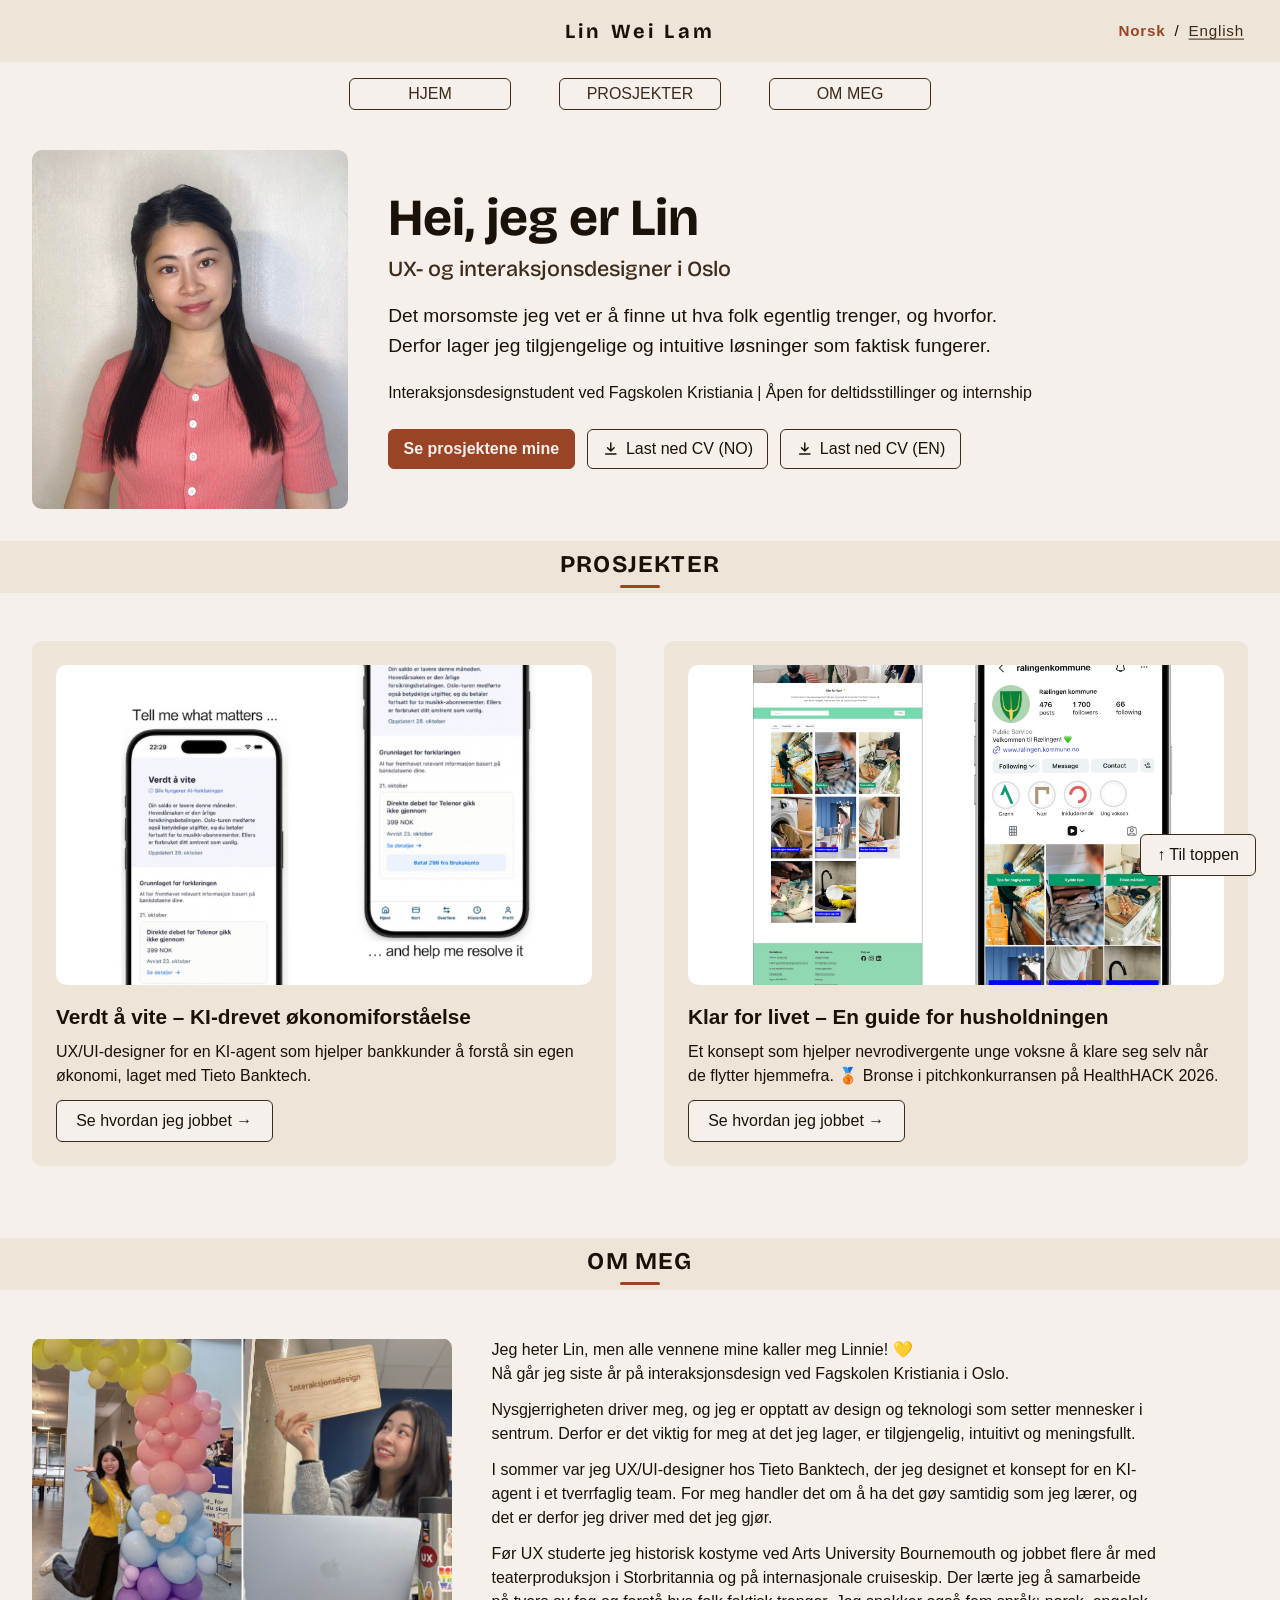
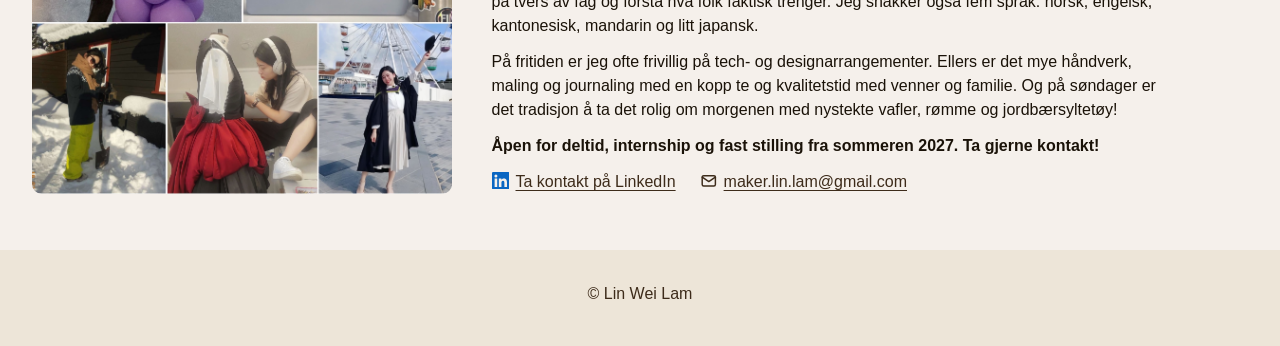
==== commit 2d7f57f8: "update" ====
--- a/index.html
+++ b/index.html
@@ -124,48 +124,6 @@
                   ><span>Last ned CV (EN)</span>
                 </a>
               </div>
-              <p class="heroLinks" id="contact">
-                <a href="https://www.linkedin.com/in/lin-wei-lam-8305331aa/">
-                  <svg
-                    class="linkedinIcon"
-                    viewBox="0 0 24 24"
-                    aria-hidden="true"
-                    focusable="false"
-                  >
-                    <path
-                      fill="#0A66C2"
-                      d="M20.45 20.45h-3.56v-5.57c0-1.33-.02-3.04-1.85-3.04-1.85 0-2.14 1.45-2.14 2.94v5.67H9.34V9h3.41v1.56h.05c.48-.9 1.64-1.85 3.37-1.85 3.6 0 4.27 2.37 4.27 5.46v6.28zM5.34 7.43a2.06 2.06 0 1 1 0-4.13 2.06 2.06 0 0 1 0 4.13zM7.12 20.45H3.56V9h3.56v11.45zM22.22 0H1.77C.79 0 0 .77 0 1.73v20.54C0 23.23.79 24 1.77 24h20.45c.98 0 1.78-.77 1.78-1.73V1.73C24 .77 23.2 0 22.22 0z"
-                    /></svg
-                  ><span>Ta kontakt på LinkedIn</span>
-                </a>
-                <a href="mailto:maker.lin.lam@gmail.com">
-                  <svg
-                    class="inlineIcon"
-                    viewBox="0 0 24 24"
-                    aria-hidden="true"
-                    focusable="false"
-                  >
-                    <rect
-                      x="3"
-                      y="5"
-                      width="18"
-                      height="14"
-                      rx="2"
-                      fill="none"
-                      stroke="currentColor"
-                      stroke-width="2"
-                    />
-                    <path
-                      fill="none"
-                      stroke="currentColor"
-                      stroke-width="2"
-                      stroke-linecap="round"
-                      stroke-linejoin="round"
-                      d="m3 7 9 6 9-6"
-                    /></svg
-                  ><span>maker.lin.lam@gmail.com</span>
-                </a>
-              </p>
             </div>
           </div>
         </article>
@@ -260,6 +218,48 @@
                 Ta gjerne kontakt!</strong
               >
             </p>
+            <p class="heroLinks" id="contact">
+              <a href="https://www.linkedin.com/in/lin-wei-lam-8305331aa/">
+                <svg
+                  class="linkedinIcon"
+                  viewBox="0 0 24 24"
+                  aria-hidden="true"
+                  focusable="false"
+                >
+                  <path
+                    fill="#0A66C2"
+                    d="M20.45 20.45h-3.56v-5.57c0-1.33-.02-3.04-1.85-3.04-1.85 0-2.14 1.45-2.14 2.94v5.67H9.34V9h3.41v1.56h.05c.48-.9 1.64-1.85 3.37-1.85 3.6 0 4.27 2.37 4.27 5.46v6.28zM5.34 7.43a2.06 2.06 0 1 1 0-4.13 2.06 2.06 0 0 1 0 4.13zM7.12 20.45H3.56V9h3.56v11.45zM22.22 0H1.77C.79 0 0 .77 0 1.73v20.54C0 23.23.79 24 1.77 24h20.45c.98 0 1.78-.77 1.78-1.73V1.73C24 .77 23.2 0 22.22 0z"
+                  /></svg
+                ><span>Ta kontakt på LinkedIn</span>
+              </a>
+              <a href="mailto:maker.lin.lam@gmail.com">
+                <svg
+                  class="inlineIcon"
+                  viewBox="0 0 24 24"
+                  aria-hidden="true"
+                  focusable="false"
+                >
+                  <rect
+                    x="3"
+                    y="5"
+                    width="18"
+                    height="14"
+                    rx="2"
+                    fill="none"
+                    stroke="currentColor"
+                    stroke-width="2"
+                  />
+                  <path
+                    fill="none"
+                    stroke="currentColor"
+                    stroke-width="2"
+                    stroke-linecap="round"
+                    stroke-linejoin="round"
+                    d="m3 7 9 6 9-6"
+                  /></svg
+                ><span>maker.lin.lam@gmail.com</span>
+              </a>
+            </p>
           </div>
         </div>
       </section>
--- a/css/style.css
+++ b/css/style.css
@@ -342,11 +342,15 @@
   line-height: 1.55;
 }
 
+.home .heroStatus {
+  margin-top: 1.25rem;
+}
+
 .home .heroActions {
   display: flex;
   flex-wrap: wrap;
   gap: 0.75rem;
-  margin: 1.25rem 0 1.5rem;
+  margin: 1.5rem 0 0;
 }
 
 .home a.heroButton {
@@ -488,6 +492,15 @@
 
   #about-me + section .aboutContent {
     max-width: 75ch;
+  }
+
+  #about-me + section .aboutSingle {
+    align-items: stretch;
+  }
+
+  #about-me + section .aboutImage img {
+    height: 100%;
+    object-fit: cover;
   }
 }
 
@@ -682,7 +695,7 @@
   margin: var(--space-l) 0;
   padding: 0.25rem 0 0.25rem 1.25rem;
   border-left: 4px solid var(--color-accent);
-  font-size: 1.2rem;
+  font-size: 1rem;
   font-weight: 500;
   line-height: 1.45;
   text-wrap: pretty;
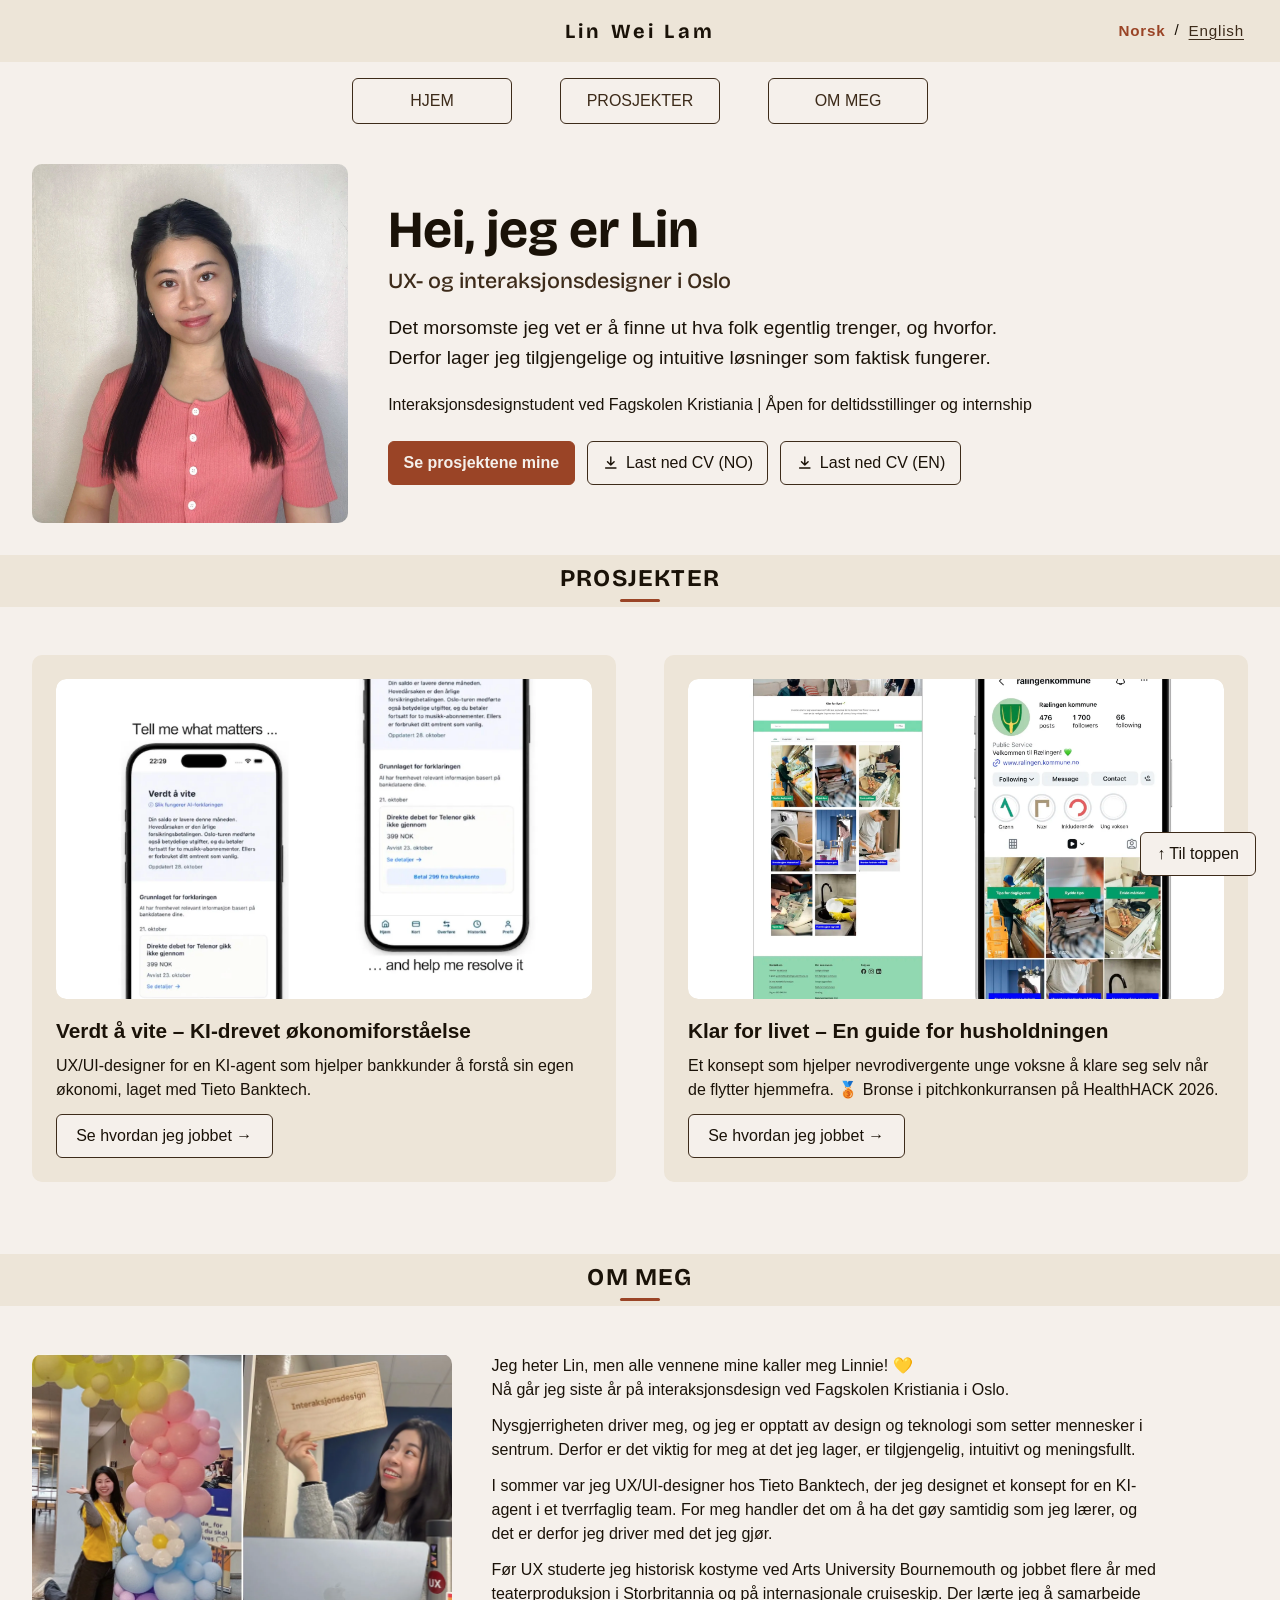
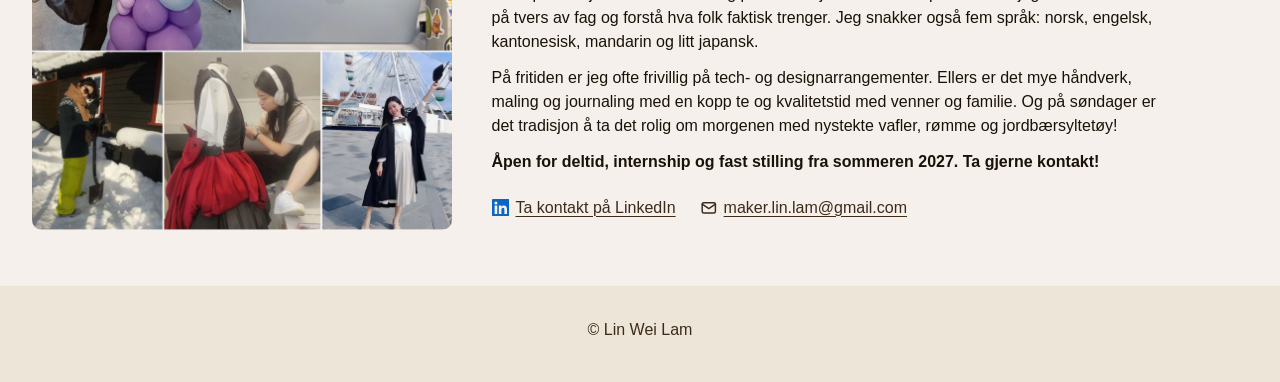
==== commit 80237274: "Tansa case: text, images and captions (work in progress)" ====
--- a/index.html
+++ b/index.html
@@ -36,7 +36,7 @@
         <a href="en/index.html" lang="en" hreflang="en">English</a>
       </nav>
     </header>
-    <nav>
+    <nav aria-label="Hovedmeny">
       <span class="navigationBar">
         <span class="navigationButton">
           <a href="./index.html">HJEM</a>
@@ -55,7 +55,7 @@
           <div class="profileInnerBox aboutSingle container">
             <div class="aboutImage">
               <img
-                src="./Assets/ProfileImage.jpg"
+                src="./Assets/ProfileImage.webp"
                 alt="Lin Wei Lam i brun dress som smiler til kamera"
               />
             </div>
@@ -134,13 +134,13 @@
           <article class="caseStudyCard">
             <div class="caseStudyImage">
               <img
-                src="./Assets/Verdt å vite/VerdtÅViteConcept1.jpg"
+                src="./Assets/Verdt å vite/VerdtÅViteConcept1.webp"
                 alt="Verdt å vite, en KI-funksjon for å forstå egen økonomi, vist på en mobil"
               />
             </div>
-            <p class="caseStudyTitle">
+            <h3 class="caseStudyTitle">
               Verdt å vite – KI-drevet økonomiforståelse
-            </p>
+            </h3>
             <p class="caseStudyText">
               UX/UI-designer for en KI-agent som hjelper bankkunder å forstå sin
               egen økonomi, laget med Tieto Banktech.
@@ -152,19 +152,37 @@
           <article class="caseStudyCard">
             <div class="caseStudyImage">
               <img
-                src="./Assets/Klar for livet/KlarForLivetPrototypeImage.jpg"
+                src="./Assets/Klar for livet/KlarForLivetPrototypeImage.webp"
                 alt="Klar for livet vist på en nettside og en mobil"
               />
             </div>
-            <p class="caseStudyTitle">
+            <h3 class="caseStudyTitle">
               Klar for livet – En guide for husholdningen
-            </p>
+            </h3>
             <p class="caseStudyText">
               Et konsept som hjelper nevrodivergente unge voksne å klare seg
               selv når de flytter hjemmefra. 🥉 Bronse i pitchkonkurransen på
               HealthHACK 2026.
             </p>
             <a class="caseStudyLink" href="./CaseStudyTwo.html"
+              >Se hvordan jeg jobbet &rarr;</a
+            >
+          </article>
+          <!-- Tansa: hidden until images are added. Remove "hidden" to show it. -->
+          <article class="caseStudyCard" hidden>
+            <div class="caseStudyImage">
+              <img
+                src=""
+                alt="Før og etter: Tansas hero-seksjon og vårt redesign"
+              />
+            </div>
+            <h3 class="caseStudyTitle">Tansa – Et tydeligere førsteinntrykk</h3>
+            <p class="caseStudyText">
+              Innsiktsansvarlig i et gruppeprosjekt der vi redesignet
+              hero-seksjonen til Tansa, et norsk selskap som lager avanserte
+              språkverktøy.
+            </p>
+            <a class="caseStudyLink" href="./CaseStudyThree.html"
               >Se hvordan jeg jobbet &rarr;</a
             >
           </article>
@@ -175,7 +193,7 @@
         <div class="aboutSingle container">
           <div class="aboutImage">
             <img
-              src="./Assets/AboutMe.jpg"
+              src="./Assets/AboutMe.webp"
               alt="Collage av Lin Wei Lam foran en MacBook, mens hun syr kostymer, på avslutningen sin og mens hun måker snø på hytta"
             />
           </div>
--- a/css/style.css
+++ b/css/style.css
@@ -4,7 +4,6 @@
   --color-bg: #f5f0eb;
   --color-surface: #ede5d8;
   --color-text: #1a1208;
-  --color-text-muted: #6b5642;
   --color-text-soft: #5a4636;
   --color-brown: #3d2b1a;
   --color-brown-light: #8b6340;
@@ -46,6 +45,7 @@
   background-color: var(--color-bg);
   font-family: Arial, Helvetica, sans-serif;
   line-height: 1.5;
+  overflow-wrap: break-word;
 
   margin: 0;
   min-height: 100vh;
@@ -70,6 +70,10 @@
 }
 
 /* ===== Utilities ===== */
+
+[hidden] {
+  display: none !important;
+}
 
 .visuallyHidden {
   position: absolute;
@@ -96,8 +100,7 @@
   position: relative;
 }
 
-.siteName,
-header h1 {
+.siteName {
   margin: 0;
   padding: 1rem;
   text-align: center;
@@ -122,8 +125,18 @@
 
 .langSwitch a,
 .langSwitch strong {
-  display: inline-block;
+  display: inline-flex;
+  align-items: center;
+  justify-content: center;
+  min-width: 44px;
+  min-height: 44px;
+  box-sizing: border-box;
   padding: 0.5rem 0.25rem;
+  vertical-align: middle;
+}
+
+.langSwitch a:hover {
+  color: var(--color-brown);
 }
 
 .langSwitch strong {
@@ -160,8 +173,10 @@
 .navigationBar {
   display: flex;
   flex-direction: row;
+  flex-wrap: wrap;
   justify-content: center;
-  gap: 3rem;
+  gap: 0.5rem 3rem;
+  max-width: 100%;
 }
 
 .navigationButton {
@@ -170,11 +185,19 @@
   color: var(--color-text);
   display: flex;
   width: 10rem;
+  max-width: 100%;
+  min-width: fit-content;
+  box-sizing: border-box;
   border-radius: var(--radius-sm);
 }
 
 .navigationButton a {
   flex: 1;
+  display: flex;
+  align-items: center;
+  justify-content: center;
+  min-height: 44px;
+  box-sizing: border-box;
   text-align: center;
   padding: 0.2rem;
 }
@@ -237,7 +260,10 @@
 
 a.caseStudyLink,
 .csBackLink a {
-  display: inline-block;
+  display: inline-flex;
+  align-items: center;
+  min-height: 44px;
+  box-sizing: border-box;
   padding: 0.5rem 1.2rem;
 }
 
@@ -246,12 +272,17 @@
   right: 1.5rem;
   bottom: 1.5rem;
   z-index: 200;
+  display: inline-flex;
+  align-items: center;
+  min-height: 44px;
+  box-sizing: border-box;
   padding: 0.5rem 1rem;
 }
 
 /* ===== Keyboard focus ===== */
 
-a:focus-visible {
+a:focus-visible,
+iframe:focus-visible {
   outline: 2px solid var(--color-brown);
   outline-offset: 2px;
 }
@@ -281,6 +312,8 @@
   text-align: center;
   font-weight: 700;
   letter-spacing: 0.05em;
+  overflow-wrap: anywhere;
+  hyphens: auto;
 
   scroll-margin-top: 5rem;
 }
@@ -360,6 +393,8 @@
   gap: 0.4em;
 
   font-size: 1rem;
+  min-height: 44px;
+  box-sizing: border-box;
   padding: 0.45rem 0.9rem;
 }
 
@@ -379,25 +414,26 @@
   background-color: var(--color-accent-hover);
 }
 
-@media only screen and (max-width: 767px), (pointer: coarse) {
-  .home a.heroButton {
-    min-height: 2.75rem;
-    box-sizing: border-box;
-  }
-}
-
 .home .heroLinks {
   display: flex;
   flex-wrap: wrap;
-  gap: 0.5rem 1.5rem;
-  margin: 0;
+  gap: 0 1.5rem;
+  margin: 0;
+}
+
+.home .heroLinks a {
+  display: inline-flex;
+  align-items: center;
+  min-height: 44px;
+  min-width: 0;
+  overflow-wrap: anywhere;
 }
 
 /* --- Projects grid --- */
 
 .caseStudyGrid {
   display: grid;
-  grid-template-columns: repeat(2, 1fr);
+  grid-template-columns: repeat(2, minmax(0, 1fr));
   gap: 3rem;
   padding-block: 2rem;
   margin-bottom: 40px;
@@ -432,6 +468,7 @@
 }
 
 .caseStudyTitle {
+  font-family: inherit;
   font-size: 1.3rem;
   font-weight: bold;
   margin: 0 0 0.5rem 0;
@@ -470,6 +507,8 @@
 
 .aboutContent {
   flex: 1;
+  min-width: 0;
+  max-width: 100%;
 }
 
 .aboutText {
@@ -498,7 +537,14 @@
     align-items: stretch;
   }
 
+  #about-me + section .aboutImage {
+    position: relative;
+  }
+
   #about-me + section .aboutImage img {
+    position: absolute;
+    inset: 0;
+    width: 100%;
     height: 100%;
     object-fit: cover;
   }
@@ -574,7 +620,7 @@
 .csLede {
   max-width: 32em;
   margin: 0 auto;
-  color: var(--color-text-muted);
+  color: var(--color-text-soft);
   font-size: 1.2rem;
   font-weight: normal;
   line-height: 1.45;
@@ -604,9 +650,10 @@
 
 .csSummaryStats {
   display: grid;
-  grid-template-columns: repeat(3, 1fr);
+  grid-template-columns: repeat(3, minmax(0, 1fr));
   gap: 1rem;
   list-style: none;
+  hyphens: auto;
   padding: 0 0 1.25rem;
   margin: 0 0 1.25rem;
   border-bottom: 1px solid var(--color-divider-light);
@@ -673,6 +720,7 @@
 
 .csSingle .aboutText,
 .csSingle ul:not([class]),
+.csSingle ol:not([class]),
 .csSingle .csSpacedList {
   margin: 0 0 var(--space-paragraph);
   line-height: 1.65;
@@ -701,11 +749,40 @@
   text-wrap: pretty;
 }
 
+/* --- Participant quotes --- */
+
+.csQuote {
+  margin: var(--space-m) 0 var(--space-m) 1.5rem;
+}
+
+.csQuote blockquote {
+  margin: 0;
+}
+
+.csQuote blockquote p {
+  margin: 0;
+  font-size: 1rem;
+  font-style: italic;
+  line-height: 1.55;
+  color: var(--color-text);
+  text-wrap: pretty;
+}
+
+.csQuote figcaption {
+  margin-top: 0.35rem;
+  font-size: 0.85rem;
+  color: var(--color-text-soft);
+}
+
+.csQuote figcaption::before {
+  content: "– ";
+}
+
 /* --- Requirement boxes --- */
 
 .requirementsGrid {
   display: grid;
-  grid-template-columns: 1fr 1fr;
+  grid-template-columns: repeat(2, minmax(0, 1fr));
   gap: 1rem;
   margin: var(--space-m) 0;
 }
@@ -728,6 +805,7 @@
 
 .InfoCardBox {
   flex: 1;
+  min-width: 0;
   display: flex;
   flex-direction: column;
   align-items: center;
@@ -738,6 +816,11 @@
   background-color: var(--color-surface);
   min-height: 3rem;
   box-sizing: border-box;
+  hyphens: auto;
+}
+
+.InfoCardBox > * {
+  max-width: 100%;
 }
 
 .InfoCardLabel {
@@ -772,6 +855,10 @@
   margin: var(--space-l) auto;
   border-radius: var(--radius-md);
   display: block;
+}
+
+.case-image--small {
+  max-width: 500px;
 }
 
 iframe.case-image {
@@ -844,6 +931,110 @@
   border-radius: var(--radius-md);
 }
 
+/* --- Figures with captions --- */
+
+.csFigure {
+  max-width: 900px;
+  margin: var(--space-l) auto;
+}
+
+.csFigure .case-image {
+  margin: 0;
+}
+
+.csFigure figcaption {
+  margin-top: 0.5rem;
+  font-size: 0.85rem;
+  line-height: 1.4;
+  color: var(--color-text-soft);
+  text-align: center;
+}
+
+/* Captioned images inside rows, columns and grids */
+.imageRow > .csFigure,
+.sideBySideImages > .csFigure,
+.imageColumn > .csFigure,
+.imageGrid > .csFigure {
+  margin: 0;
+}
+
+.imageRow > .csFigure,
+.sideBySideImages > .csFigure {
+  width: calc(50% - 0.5rem);
+}
+
+.videoRow > .csFigure {
+  flex: 1 1 0;
+  min-width: 0;
+}
+
+.imageRow .csFigure img,
+.imageColumn .csFigure img,
+.imageGrid .csFigure img {
+  display: block;
+  width: 100%;
+}
+
+/* The large image fills the height of the stacked column next to it */
+.sideBySideImages > .csFigure {
+  display: flex;
+  flex-direction: column;
+}
+
+.sideBySideImages > .csFigure img {
+  flex: 1 1 0;
+  min-height: 0;
+  width: 100%;
+  border-radius: var(--radius-md);
+  object-fit: cover;
+}
+
+.csFigureRow {
+  display: grid;
+  grid-template-columns: repeat(2, minmax(0, 1fr));
+  gap: 1rem;
+  align-items: start;
+  margin: var(--space-l) 0;
+}
+
+.csFigureRow .csFigure {
+  margin: 0;
+}
+
+@media only screen and (min-width: 768px) {
+  .csFigureRow--equal .case-image {
+    aspect-ratio: 5456 / 3522;
+    object-fit: cover;
+    object-position: top;
+  }
+
+  .csFigureRow--equal .csFigure:first-child .case-image {
+    object-position: left top;
+  }
+
+  /* Image on the left on desktop; text stays first in the HTML so it comes first on mobile */
+  .csSplit > .case-image {
+    order: -1;
+  }
+}
+
+/* --- Text and image in two columns --- */
+
+.csSplit {
+  display: grid;
+  grid-template-columns: repeat(2, minmax(0, 1fr));
+  gap: 2rem;
+  align-items: center;
+}
+
+.csSplitText > :last-child {
+  margin-bottom: 0;
+}
+
+.csSplit .case-image {
+  margin: 0;
+}
+
 /* --- Edges --- */
 
 .csSingle > :first-child,
@@ -881,7 +1072,7 @@
   }
 
   .csSummaryMeta {
-    grid-template-columns: 1fr 1fr;
+    grid-template-columns: repeat(2, minmax(0, 1fr));
   }
 }
 
@@ -897,8 +1088,7 @@
     padding-left: 1.5rem;
   }
 
-  .siteName,
-  header h1 {
+  .siteName {
     padding: 0.75rem 1rem;
     font-size: 1.1rem;
   }
@@ -910,8 +1100,7 @@
     padding: 0 var(--container-gutter);
   }
 
-  header:has(.langSwitch) .siteName,
-  header:has(.langSwitch) h1 {
+  header:has(.langSwitch) .siteName {
     padding: 0.75rem 0;
     text-align: left;
   }
@@ -975,7 +1164,7 @@
   }
 
   .caseStudyGrid {
-    grid-template-columns: 1fr;
+    grid-template-columns: minmax(0, 1fr);
   }
 
   .aboutSingle {
@@ -1008,7 +1197,7 @@
   }
 
   .csSummaryMeta {
-    grid-template-columns: 1fr;
+    grid-template-columns: minmax(0, 1fr);
   }
 
   .InfoCardOverview {
@@ -1035,6 +1224,25 @@
     width: 100%;
   }
 
+  .imageRow > .csFigure,
+  .sideBySideImages > .csFigure {
+    width: 100%;
+  }
+
+  .videoRow > .csFigure {
+    flex: none;
+  }
+
+  .sideBySideImages > .csFigure img {
+    flex: none;
+  }
+
+  .csFigureRow,
+  .csSplit {
+    grid-template-columns: minmax(0, 1fr);
+    gap: var(--space-m);
+  }
+
   .videoRow img {
     flex: none;
     height: auto;
@@ -1071,6 +1279,6 @@
   }
 
   .requirementsGrid {
-    grid-template-columns: 1fr;
-  }
-}
+    grid-template-columns: minmax(0, 1fr);
+  }
+}
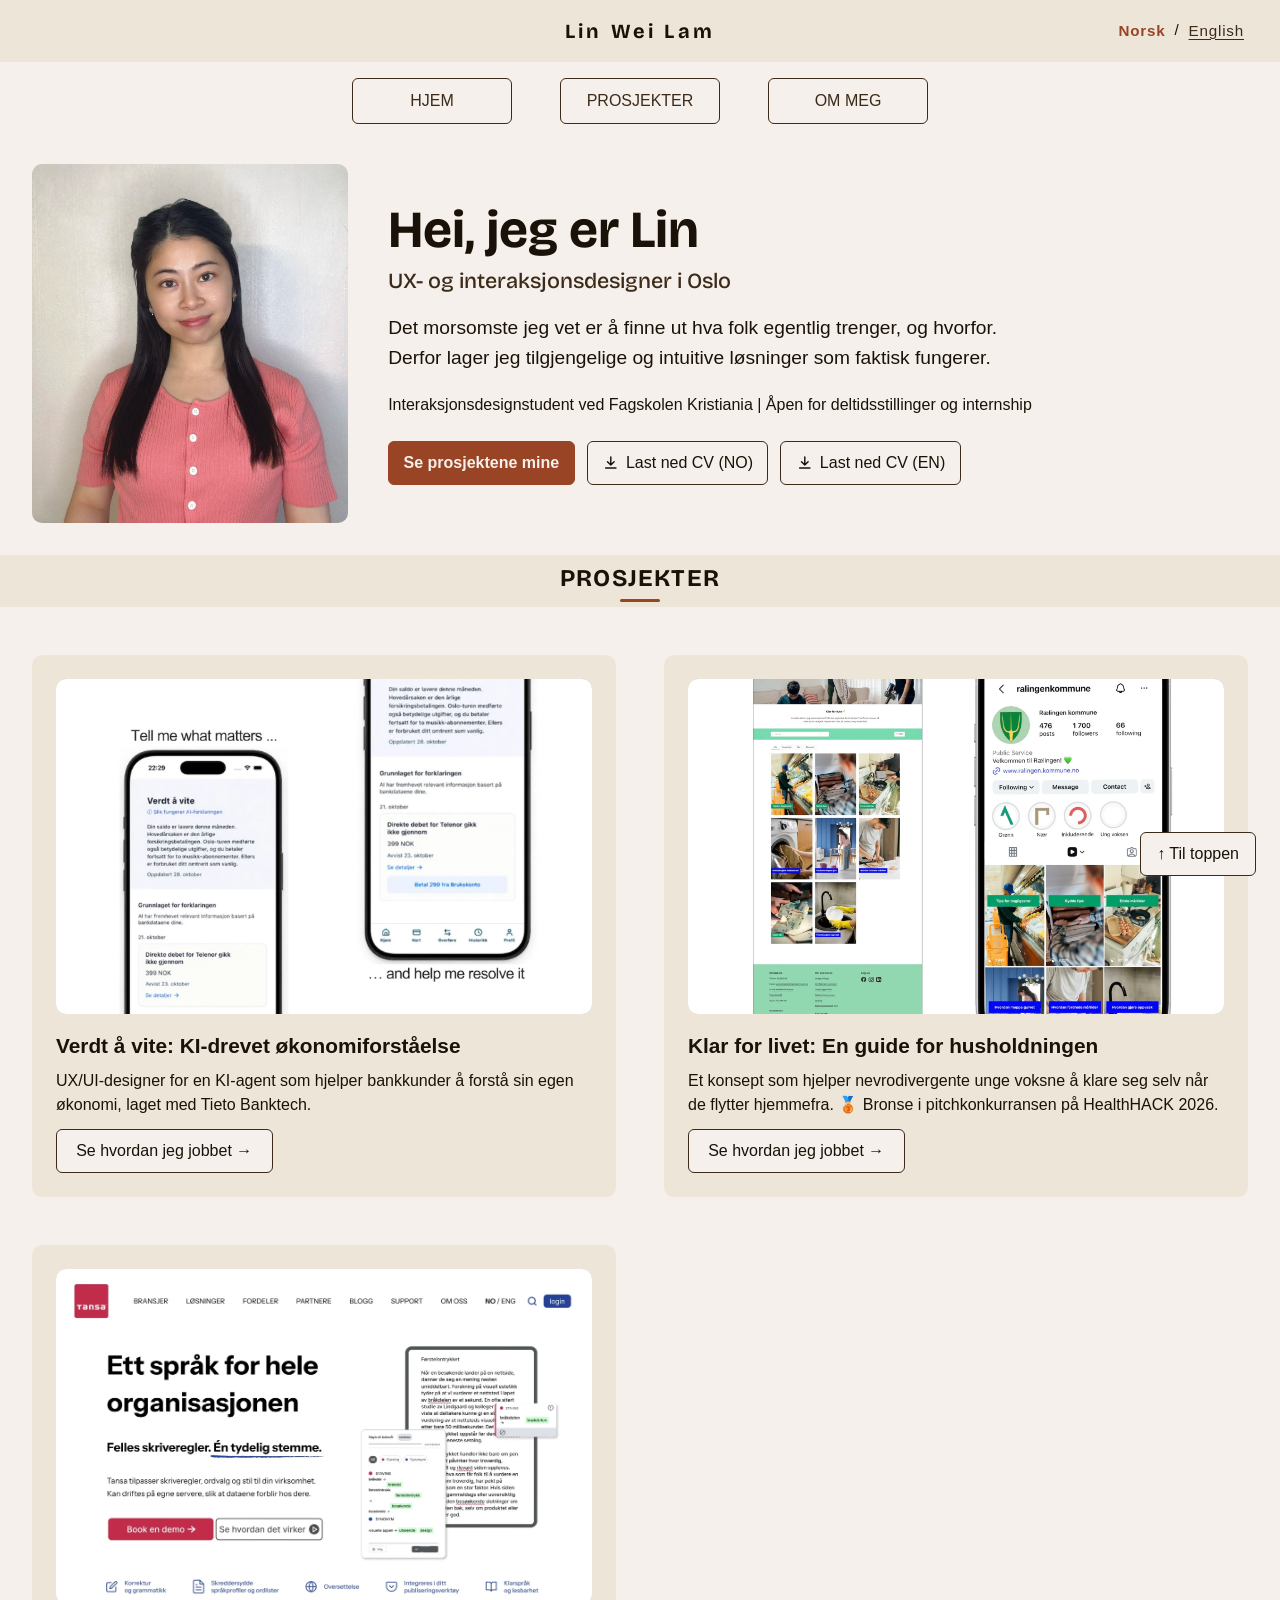
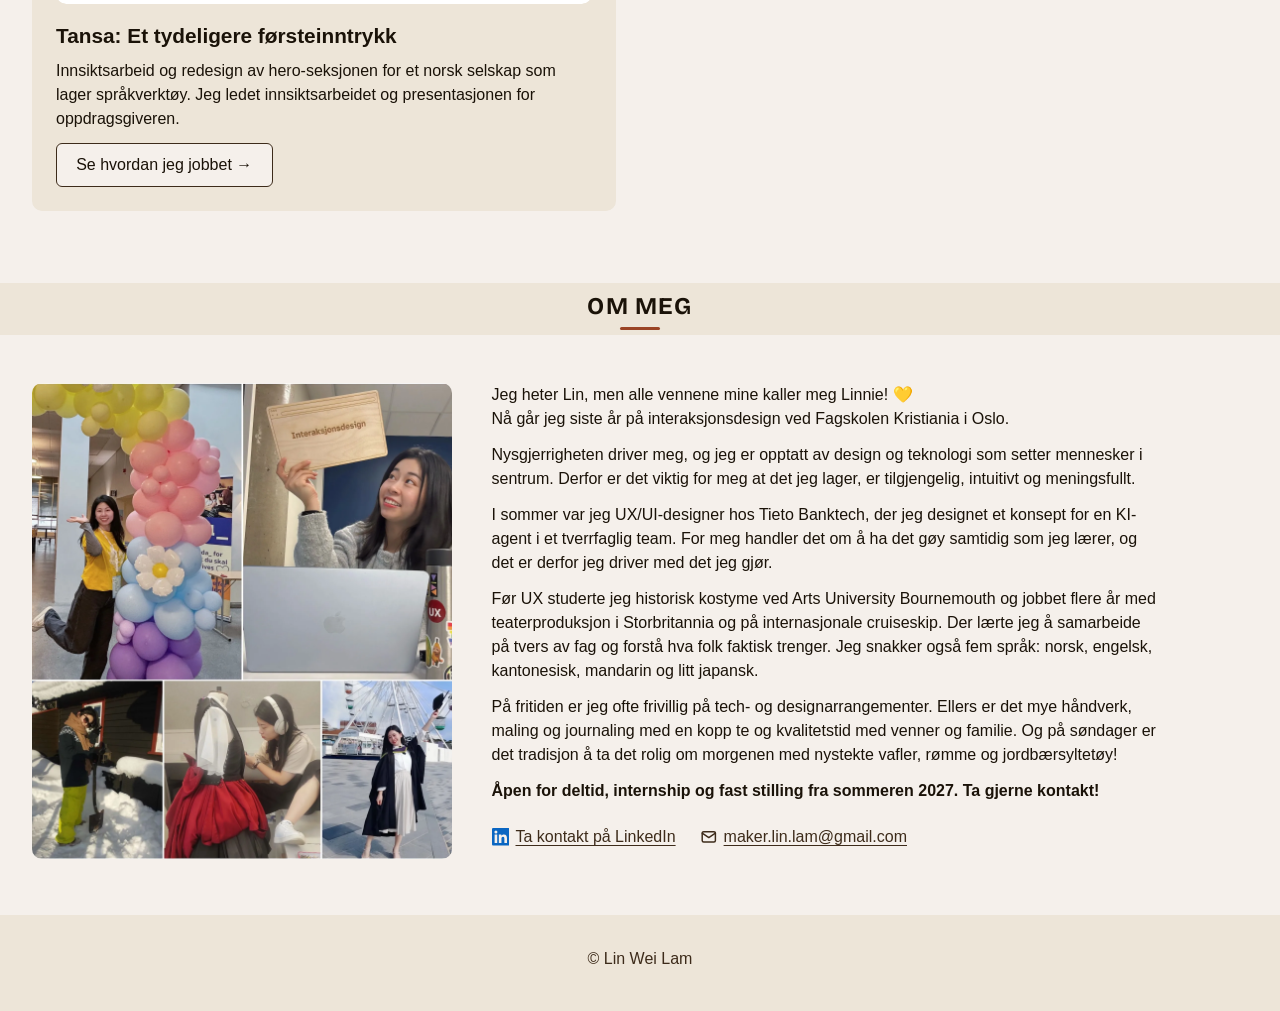
==== commit 488322e3: "update" ====
--- a/index.html
+++ b/index.html
@@ -27,7 +27,8 @@
     />
     <title>Lin Wei Lam – UX- og interaksjonsdesigner</title>
   </head>
-  <body class="home">
+  <body id="top" class="home">
+    <a class="skipLink" href="#main">Hopp til hovedinnhold</a>
     <header>
       <p class="siteName">Lin Wei Lam</p>
       <nav class="langSwitch" aria-label="Språk">
@@ -36,100 +37,100 @@
         <a href="en/index.html" lang="en" hreflang="en">English</a>
       </nav>
     </header>
-    <nav aria-label="Hovedmeny">
-      <span class="navigationBar">
-        <span class="navigationButton">
+    <nav class="mainNav" aria-label="Hovedmeny">
+      <ul class="navigationBar">
+        <li class="navigationButton">
           <a href="./index.html">HJEM</a>
-        </span>
-        <span class="navigationButton">
+        </li>
+        <li class="navigationButton">
           <a href="./index.html#case-studies">PROSJEKTER</a>
-        </span>
-        <span class="navigationButton">
+        </li>
+        <li class="navigationButton">
           <a href="./index.html#about-me">OM MEG</a>
-        </span>
-      </span>
+        </li>
+      </ul>
     </nav>
-    <main>
+    <main id="main" tabindex="-1">
       <section>
-        <article>
-          <div class="profileInnerBox aboutSingle container">
-            <div class="aboutImage">
-              <img
-                src="./Assets/ProfileImage.webp"
-                alt="Lin Wei Lam i brun dress som smiler til kamera"
-              />
-            </div>
-            <div class="aboutContent">
-              <hgroup>
-                <h1 class="heroTitle">Hei, jeg er Lin</h1>
-                <p class="heroSubtitle">UX- og interaksjonsdesigner i Oslo</p>
-              </hgroup>
-              <p class="heroIntro">
-                Det morsomste jeg vet er å finne ut hva folk egentlig trenger,
-                og hvorfor.
-                <br />
-                Derfor lager jeg tilgjengelige og intuitive løsninger som
-                faktisk fungerer.
-              </p>
-              <p class="heroStatus">
-                Interaksjonsdesignstudent ved Fagskolen Kristiania | Åpen for
-                deltidsstillinger og internship
-              </p>
-              <div class="heroActions">
-                <a class="heroButton heroButtonPrimary" href="#case-studies"
-                  >Se prosjektene mine</a
-                >
-                <a
-                  class="heroButton"
-                  href="Assets/Lin-Wei-Lam-NOR-CV.pdf"
-                  target="_blank"
-                  rel="noopener"
-                >
-                  <svg
-                    class="inlineIcon"
-                    viewBox="0 0 24 24"
-                    aria-hidden="true"
-                    focusable="false"
-                  >
-                    <path
-                      fill="none"
-                      stroke="currentColor"
-                      stroke-width="2"
-                      stroke-linecap="round"
-                      stroke-linejoin="round"
-                      d="M12 4v11m-4.5-4.5L12 15l4.5-4.5M5 19h14"
-                    /></svg
-                  ><span>Last ned CV (NO)</span>
-                </a>
-                <a
-                  class="heroButton"
-                  href="Assets/Lin-Wei-Lam-ENG-CV.pdf"
-                  target="_blank"
-                  rel="noopener"
-                >
-                  <svg
-                    class="inlineIcon"
-                    viewBox="0 0 24 24"
-                    aria-hidden="true"
-                    focusable="false"
-                  >
-                    <path
-                      fill="none"
-                      stroke="currentColor"
-                      stroke-width="2"
-                      stroke-linecap="round"
-                      stroke-linejoin="round"
-                      d="M12 4v11m-4.5-4.5L12 15l4.5-4.5M5 19h14"
-                    /></svg
-                  ><span>Last ned CV (EN)</span>
-                </a>
-              </div>
-            </div>
-          </div>
-        </article>
+        <div class="profileInnerBox aboutSingle container">
+          <div class="aboutImage">
+            <img
+              src="./Assets/ProfileImage.webp"
+              alt="Lin Wei Lam i brun dress som smiler til kamera"
+            />
+          </div>
+          <div class="aboutContent">
+            <hgroup>
+              <h1 class="heroTitle">Hei, jeg er Lin</h1>
+              <p class="heroSubtitle">UX- og interaksjonsdesigner i Oslo</p>
+            </hgroup>
+            <p class="heroIntro">
+              Det morsomste jeg vet er å finne ut hva folk egentlig trenger,
+              og hvorfor.
+              <br />
+              Derfor lager jeg tilgjengelige og intuitive løsninger som
+              faktisk fungerer.
+            </p>
+            <p class="heroStatus">
+              Interaksjonsdesignstudent ved Fagskolen Kristiania | Åpen for
+              deltidsstillinger og internship
+            </p>
+            <div class="heroActions">
+              <a class="heroButton heroButtonPrimary" href="#case-studies"
+                >Se prosjektene mine</a
+              >
+              <a
+                class="heroButton"
+                href="Assets/Lin-Wei-Lam-NOR-CV.pdf"
+                target="_blank"
+                rel="noopener"
+              >
+                <svg
+                  class="inlineIcon"
+                  viewBox="0 0 24 24"
+                  aria-hidden="true"
+                  focusable="false"
+                >
+                  <path
+                    fill="none"
+                    stroke="currentColor"
+                    stroke-width="2"
+                    stroke-linecap="round"
+                    stroke-linejoin="round"
+                    d="M12 4v11m-4.5-4.5L12 15l4.5-4.5M5 19h14"
+                  /></svg
+                ><span>Last ned CV (NO)</span
+                  ><span class="visuallyHidden"> (PDF, åpnes i ny fane)</span>
+              </a>
+              <a
+                class="heroButton"
+                href="Assets/Lin-Wei-Lam-ENG-CV.pdf"
+                target="_blank"
+                rel="noopener"
+              >
+                <svg
+                  class="inlineIcon"
+                  viewBox="0 0 24 24"
+                  aria-hidden="true"
+                  focusable="false"
+                >
+                  <path
+                    fill="none"
+                    stroke="currentColor"
+                    stroke-width="2"
+                    stroke-linecap="round"
+                    stroke-linejoin="round"
+                    d="M12 4v11m-4.5-4.5L12 15l4.5-4.5M5 19h14"
+                  /></svg
+                ><span>Last ned CV (EN)</span
+                  ><span class="visuallyHidden"> (PDF, åpnes i ny fane)</span>
+              </a>
+            </div>
+          </div>
+        </div>
       </section>
-      <h2 class="subHeadings" id="case-studies">PROSJEKTER</h2>
       <section>
+        <h2 class="subHeadings" id="case-studies">PROSJEKTER</h2>
         <div class="caseStudyGrid container">
           <article class="caseStudyCard">
             <div class="caseStudyImage">
@@ -139,7 +140,7 @@
               />
             </div>
             <h3 class="caseStudyTitle">
-              Verdt å vite – KI-drevet økonomiforståelse
+              Verdt å vite: KI-drevet økonomiforståelse
             </h3>
             <p class="caseStudyText">
               UX/UI-designer for en KI-agent som hjelper bankkunder å forstå sin
@@ -157,7 +158,7 @@
               />
             </div>
             <h3 class="caseStudyTitle">
-              Klar for livet – En guide for husholdningen
+              Klar for livet: En guide for husholdningen
             </h3>
             <p class="caseStudyText">
               Et konsept som hjelper nevrodivergente unge voksne å klare seg
@@ -168,19 +169,18 @@
               >Se hvordan jeg jobbet &rarr;</a
             >
           </article>
-          <!-- Tansa: hidden until images are added. Remove "hidden" to show it. -->
-          <article class="caseStudyCard" hidden>
+          <article class="caseStudyCard">
             <div class="caseStudyImage">
               <img
-                src=""
-                alt="Før og etter: Tansas hero-seksjon og vårt redesign"
+                src="./Assets/Tansa/HeroFinalCard.webp"
+                alt="Nytt forslag til Tansas hero-seksjon med tittelen «Ett språk for hele organisasjonen»"
               />
             </div>
-            <h3 class="caseStudyTitle">Tansa – Et tydeligere førsteinntrykk</h3>
+            <h3 class="caseStudyTitle">Tansa: Et tydeligere førsteinntrykk</h3>
             <p class="caseStudyText">
-              Innsiktsansvarlig i et gruppeprosjekt der vi redesignet
-              hero-seksjonen til Tansa, et norsk selskap som lager avanserte
-              språkverktøy.
+              Innsiktsarbeid og redesign av hero-seksjonen for et norsk selskap
+              som lager språkverktøy. Jeg ledet innsiktsarbeidet og
+              presentasjonen for oppdragsgiveren.
             </p>
             <a class="caseStudyLink" href="./CaseStudyThree.html"
               >Se hvordan jeg jobbet &rarr;</a
@@ -188,8 +188,8 @@
           </article>
         </div>
       </section>
-      <h2 class="subHeadings" id="about-me">OM MEG</h2>
-      <section>
+      <section class="aboutSection">
+        <h2 class="subHeadings" id="about-me">OM MEG</h2>
         <div class="aboutSingle container">
           <div class="aboutImage">
             <img
@@ -284,7 +284,7 @@
       <a href="#top" class="backToTop">&uarr; Til toppen</a>
     </main>
     <footer>
-      <div class="footerInfo">© Lin Wei Lam</div>
+      <p class="footerInfo">© Lin Wei Lam</p>
     </footer>
   </body>
 </html>
--- a/css/style.css
+++ b/css/style.css
@@ -34,6 +34,13 @@
 
 /* ===== Base ===== */
 
+/* Keeps anchor targets and keyboard focus clear of the sticky nav (top)
+   and the fixed "Til toppen" button (bottom) */
+html {
+  scroll-padding-top: 5rem;
+  scroll-padding-bottom: 5rem;
+}
+
 @media (prefers-reduced-motion: no-preference) {
   html {
     scroll-behavior: smooth;
@@ -52,12 +59,13 @@
 }
 
 main {
-  padding-bottom: 1.5rem;
+  padding-bottom: var(--space-m);
 }
 
 h1,
 h2,
-h3 {
+h3,
+h4 {
   font-family: var(--font-heading);
 }
 
@@ -102,7 +110,7 @@
 
 .siteName {
   margin: 0;
-  padding: 1rem;
+  padding: var(--space-s);
   text-align: center;
   font-family: var(--font-heading);
   font-size: 1.25rem;
@@ -110,15 +118,11 @@
   letter-spacing: 0.2rem;
 }
 
-nav.langSwitch {
+.langSwitch {
   position: absolute;
   top: 50%;
   right: var(--container-gutter);
   transform: translateY(-50%);
-  display: block;
-  z-index: auto;
-  padding: 0;
-  background: none;
   font-size: 0.95rem;
   letter-spacing: 0.05rem;
 }
@@ -131,16 +135,16 @@
   min-width: 44px;
   min-height: 44px;
   box-sizing: border-box;
-  padding: 0.5rem 0.25rem;
+  padding: var(--space-xs) 0.25rem;
   vertical-align: middle;
+}
+
+.langSwitch strong {
+  color: var(--color-accent);
 }
 
 .langSwitch a:hover {
   color: var(--color-brown);
-}
-
-.langSwitch strong {
-  color: var(--color-accent);
 }
 
 footer {
@@ -150,6 +154,7 @@
 }
 
 .footerInfo {
+  margin: 0;
   color: var(--color-brown);
   font-size: 1rem;
   display: flex;
@@ -159,8 +164,8 @@
 
 /* ===== Navigation ===== */
 
-nav {
-  padding: 1rem;
+.mainNav {
+  padding: var(--space-s);
   text-align: center;
   display: flex;
   justify-content: center;
@@ -171,11 +176,14 @@
 }
 
 .navigationBar {
+  margin: 0;
+  padding: 0;
+  list-style: none;
   display: flex;
   flex-direction: row;
   flex-wrap: wrap;
   justify-content: center;
-  gap: 0.5rem 3rem;
+  gap: var(--space-xs) 3rem;
   max-width: 100%;
 }
 
@@ -239,6 +247,7 @@
 a.caseStudyLink,
 .csBackLink a,
 a.backToTop,
+a.skipLink,
 .home a.heroButton {
   border: 1px solid var(--color-brown);
   border-radius: var(--radius-sm);
@@ -253,30 +262,51 @@
 a.caseStudyLink:hover,
 .csBackLink a:hover,
 a.backToTop:hover,
+a.skipLink:hover,
 .home a.heroButton:hover {
   background-color: var(--color-brown);
   color: var(--color-bg);
 }
 
 a.caseStudyLink,
-.csBackLink a {
+.csBackLink a,
+a.backToTop,
+a.skipLink {
   display: inline-flex;
   align-items: center;
   min-height: 44px;
   box-sizing: border-box;
-  padding: 0.5rem 1.2rem;
+}
+
+a.caseStudyLink,
+.csBackLink a {
+  padding: var(--space-xs) 1.2rem;
 }
 
 a.backToTop {
   position: fixed;
-  right: 1.5rem;
-  bottom: 1.5rem;
+  right: var(--space-m);
+  bottom: var(--space-m);
   z-index: 200;
-  display: inline-flex;
-  align-items: center;
-  min-height: 44px;
-  box-sizing: border-box;
-  padding: 0.5rem 1rem;
+  padding: var(--space-xs) var(--space-s);
+}
+
+/* "Hopp til hovedinnhold": first stop for the keyboard, hidden above the page until focused */
+a.skipLink {
+  position: absolute;
+  top: var(--space-xs);
+  left: var(--space-xs);
+  z-index: 300;
+  padding: var(--space-xs) 1.2rem;
+}
+
+a.skipLink:not(:focus) {
+  transform: translateY(-200%);
+}
+
+/* <main> receives focus from the skip link; the link itself shows where you are */
+main:focus {
+  outline: none;
 }
 
 /* ===== Keyboard focus ===== */
@@ -314,8 +344,6 @@
   letter-spacing: 0.05em;
   overflow-wrap: anywhere;
   hyphens: auto;
-
-  scroll-margin-top: 5rem;
 }
 
 .subHeadings::after {
@@ -328,7 +356,7 @@
 }
 
 .home .subHeadings {
-  margin-bottom: 1rem;
+  margin-bottom: var(--space-s);
 }
 
 /* ===== Front page ===== */
@@ -337,7 +365,7 @@
 
 .home .profileInnerBox {
   align-items: center;
-  padding-block: 1.5rem 2rem;
+  padding-block: var(--space-m) 2rem;
 }
 
 .home .profileInnerBox .aboutImage {
@@ -346,7 +374,7 @@
 }
 
 .home hgroup {
-  margin-bottom: 1rem;
+  margin-bottom: var(--space-s);
 }
 
 .home .heroTitle {
@@ -364,26 +392,22 @@
   font-weight: 500;
 }
 
-.home .heroIntro,
-.home .heroStatus {
-  margin: 0 0 0.75rem;
-}
-
 .home .heroIntro {
   max-width: 65ch;
+  margin: 0 0 0.75rem;
   font-size: 1.2rem;
   line-height: 1.55;
 }
 
 .home .heroStatus {
-  margin-top: 1.25rem;
+  margin: 1.25rem 0 0.75rem;
 }
 
 .home .heroActions {
   display: flex;
   flex-wrap: wrap;
   gap: 0.75rem;
-  margin: 1.5rem 0 0;
+  margin: var(--space-m) 0 0;
 }
 
 .home a.heroButton {
@@ -417,7 +441,7 @@
 .home .heroLinks {
   display: flex;
   flex-wrap: wrap;
-  gap: 0 1.5rem;
+  gap: 0 var(--space-m);
   margin: 0;
 }
 
@@ -436,25 +460,25 @@
   grid-template-columns: repeat(2, minmax(0, 1fr));
   gap: 3rem;
   padding-block: 2rem;
-  margin-bottom: 40px;
+  margin-bottom: var(--space-l);
 }
 
 .caseStudyCard {
   background-color: var(--color-surface);
   border-radius: var(--radius-md);
-  padding: 1.5rem;
+  padding: var(--space-m);
   display: flex;
   flex-direction: column;
   box-sizing: border-box;
 }
 
 .caseStudyImage {
-  height: 20rem;
+  aspect-ratio: 16 / 10;
   width: 100%;
   display: flex;
   align-items: center;
   justify-content: center;
-  margin-bottom: 1rem;
+  margin-bottom: var(--space-s);
   box-sizing: border-box;
   border-radius: var(--radius-md);
   overflow: hidden;
@@ -471,7 +495,7 @@
   font-family: inherit;
   font-size: 1.3rem;
   font-weight: bold;
-  margin: 0 0 0.5rem 0;
+  margin: 0 0 var(--space-xs) 0;
 }
 
 .caseStudyText {
@@ -491,7 +515,7 @@
   box-sizing: border-box;
   display: flex;
   align-items: flex-start;
-  gap: 2.5rem;
+  gap: var(--space-l);
 }
 
 .aboutImage {
@@ -521,27 +545,24 @@
 }
 
 @media only screen and (min-width: 768px) {
-  #about-me + section .aboutImage {
+  .aboutSection .aboutSingle {
+    align-items: stretch;
+  }
+
+  .aboutSection .aboutImage {
+    position: relative;
     flex-basis: 34.5%;
   }
 
-  html[lang="en"] #about-me + section .aboutImage {
+  html[lang="en"] .aboutSection .aboutImage {
     flex-basis: 36%;
   }
 
-  #about-me + section .aboutContent {
+  .aboutSection .aboutContent {
     max-width: 75ch;
   }
 
-  #about-me + section .aboutSingle {
-    align-items: stretch;
-  }
-
-  #about-me + section .aboutImage {
-    position: relative;
-  }
-
-  #about-me + section .aboutImage img {
+  .aboutSection .aboutImage img {
     position: absolute;
     inset: 0;
     width: 100%;
@@ -572,9 +593,9 @@
 
 .csSingle {
   --column-max: 736px;
-  max-width: calc(var(--column-max) + 4rem);
+  max-width: calc(var(--column-max) + 2 * var(--container-gutter));
   margin: 0 auto;
-  padding: 0 2rem;
+  padding: 0 var(--container-gutter);
   box-sizing: border-box;
 }
 
@@ -589,7 +610,7 @@
   max-width: 800px;
   margin: 0 auto;
 
-  padding: 2rem 2rem calc(var(--section-gap) / 2);
+  padding: 2rem var(--container-gutter) calc(var(--section-gap) / 2);
   text-align: center;
   box-sizing: border-box;
 }
@@ -603,7 +624,7 @@
 }
 
 .csEyebrow {
-  margin: 0 0 0.5rem;
+  margin: 0 0 var(--space-xs);
   color: var(--color-accent);
   font-size: 0.85rem;
   font-weight: bold;
@@ -631,9 +652,9 @@
   display: flex;
   flex-wrap: wrap;
   justify-content: center;
-  gap: 0.5rem;
+  gap: var(--space-xs);
   list-style: none;
-  margin: 1rem 0 0;
+  margin: var(--space-s) 0 0;
   padding: 0;
 }
 
@@ -651,7 +672,7 @@
 .csSummaryStats {
   display: grid;
   grid-template-columns: repeat(3, minmax(0, 1fr));
-  gap: 1rem;
+  gap: var(--space-s);
   list-style: none;
   hyphens: auto;
   padding: 0 0 1.25rem;
@@ -695,8 +716,8 @@
   display: grid;
   grid-template-columns: repeat(4, auto);
   justify-content: space-between;
-  gap: 1rem 1.5rem;
-  margin: 1.5rem 0 0;
+  gap: var(--space-s) var(--space-m);
+  margin: var(--space-m) 0 0;
   padding-top: 1.25rem;
   border-top: 1px solid var(--color-divider-light);
   font-size: 0.9rem;
@@ -704,16 +725,23 @@
 }
 
 .csSummaryMeta dt {
-  font-weight: bold;
-  text-transform: uppercase;
-  letter-spacing: 0.1rem;
-  font-size: 0.75rem;
   margin-bottom: 0.2rem;
-  color: var(--color-brown);
 }
 
 .csSummaryMeta dd {
   margin: 0;
+}
+
+/* When text is enlarged (browser text zoom), the details row drops to one column
+   instead of overflowing. Measured in em, so it never triggers at normal text size. */
+.csSingle:has(> .csSummaryMeta) {
+  container-type: inline-size;
+}
+
+@container (max-width: 40em) {
+  .csSingle .csSummaryMeta {
+    grid-template-columns: minmax(0, 1fr);
+  }
 }
 
 /* --- Text --- */
@@ -728,31 +756,98 @@
 }
 
 .csSubTitle {
-  font-family: var(--font-heading);
   font-weight: bold;
   font-size: 1.15rem;
   line-height: 1.3;
   margin: var(--space-xl) 0 var(--space-xs);
 }
 
+/* Taller tap area (at least 44px) without moving the surrounding text */
+.csExternalLink {
+  padding-block: 0.875rem;
+}
+
 .csSpacedList li + li {
   margin-top: 0.75em;
 }
 
+/* Own key statements only: hypothesis, key insight, problem statement.
+   Quotes from other people use .csQuote. */
 .csCallout {
   margin: var(--space-l) 0;
   padding: 0.25rem 0 0.25rem 1.25rem;
   border-left: 4px solid var(--color-accent);
+}
+
+.csCallout .csLabel {
+  margin: 0 0 0.35rem;
+}
+
+/* Stays below the h4 headings (1.05rem, bold) */
+.csCalloutText {
+  margin: 0;
+  font-family: var(--font-heading);
   font-size: 1rem;
-  font-weight: 500;
+  font-weight: 600;
   line-height: 1.45;
   text-wrap: pretty;
 }
 
+/* --- Labels (Tema, Før/Etter, details row) --- */
+
+.csLabel,
+.csFigure .csLabel {
+  font-weight: bold;
+  text-transform: uppercase;
+  letter-spacing: 0.1rem;
+  font-size: 0.75rem;
+  color: var(--color-accent);
+}
+
+.csFigure .csLabel {
+  margin-top: 0.75rem;
+}
+
+/* --- Findings cards --- */
+
+.csFindings {
+  list-style: none;
+  margin: var(--space-m) 0 var(--space-l);
+  padding: 0;
+  display: flex;
+  flex-direction: column;
+  gap: 0;
+}
+
+.csFinding + .csFinding {
+  margin-top: var(--space-l);
+}
+
+.csFinding .csLabel {
+  margin: 0 0 0.35rem;
+}
+
+.csFindingTitle {
+  margin: 0 0 var(--space-xs);
+  font-weight: bold;
+  font-size: 1.05rem;
+  line-height: 1.3;
+}
+
+.csFindingText {
+  margin: 0;
+  line-height: 1.65;
+  text-wrap: pretty;
+}
+
+.csFinding .csQuote {
+  margin: var(--space-s) 0 0;
+}
+
 /* --- Participant quotes --- */
 
 .csQuote {
-  margin: var(--space-m) 0 var(--space-m) 1.5rem;
+  margin: var(--space-m) 0 var(--space-m) var(--space-m);
 }
 
 .csQuote blockquote {
@@ -778,32 +873,22 @@
   content: "– ";
 }
 
-/* --- Requirement boxes --- */
-
-.requirementsGrid {
+/* --- Info cards --- */
+
+.infoCardOverview {
+  display: flex;
+  gap: var(--space-s);
+  margin: var(--space-m) 0;
+  justify-content: center;
+}
+
+/* Four cards in a 2 × 2 grid */
+.infoCardOverview--grid {
   display: grid;
   grid-template-columns: repeat(2, minmax(0, 1fr));
-  gap: 1rem;
-  margin: var(--space-m) 0;
-}
-
-.requirementBox {
-  border-radius: var(--radius-md);
-  padding: 1rem 1.5rem;
-  text-align: center;
-  background-color: var(--color-surface);
-}
-
-/* --- Info cards --- */
-
-.InfoCardOverview {
-  display: flex;
-  gap: 1rem;
-  margin: var(--space-m) 0;
-  justify-content: center;
-}
-
-.InfoCardBox {
+}
+
+.infoCardBox {
   flex: 1;
   min-width: 0;
   display: flex;
@@ -811,7 +896,7 @@
   align-items: center;
   justify-content: center;
   border-radius: var(--radius-md);
-  padding: 0.5rem;
+  padding: var(--space-s);
   text-align: center;
   background-color: var(--color-surface);
   min-height: 3rem;
@@ -819,116 +904,111 @@
   hyphens: auto;
 }
 
-.InfoCardBox > * {
+.infoCardBox > * {
   max-width: 100%;
 }
 
-.InfoCardLabel {
+.infoCardLabel {
+  margin: 0;
   font-weight: bold;
-  margin-bottom: 0.3rem;
   font-size: 0.9rem;
   letter-spacing: 0.05rem;
 }
 
-.InfoCardNumber {
+.infoCardText {
+  margin: 0.3rem 0 0;
   font-size: 1rem;
-  margin: 0;
-}
-
-.InfoCardList {
+}
+
+.infoCardList {
   list-style: disc;
   padding: 0 0 0 1.1rem;
-  margin: 0;
+  margin: 0.3rem 0 0;
   text-align: left;
   font-size: 0.85rem;
 }
 
-.InfoCardList li::marker {
+.infoCardList li::marker {
   color: var(--color-brown-light);
 }
 
 /* --- Images & video --- */
 
-.case-image {
+.caseImage {
   width: 100%;
   max-width: 900px;
   margin: var(--space-l) auto;
+  display: block;
+}
+
+/* Rounded corners for every content image and video */
+.caseImage,
+.imageGrid img,
+.sideBySideImages img,
+.videoRow iframe {
   border-radius: var(--radius-md);
-  display: block;
-}
-
-.case-image--small {
-  max-width: 500px;
-}
-
-iframe.case-image {
+}
+
+/* Keeps width/height attributes from stretching images */
+img.caseImage {
+  height: auto;
+}
+
+iframe.caseImage {
   border: 0;
 }
 
+/* Two images side by side (one column on mobile) */
 .imageGrid {
   display: grid;
-  grid-template-columns: repeat(2, 1fr);
-  gap: 1rem;
+  grid-template-columns: repeat(2, minmax(0, 1fr));
+  gap: var(--space-s);
   align-items: start;
   max-width: 900px;
   margin: var(--space-l) auto;
 }
 
 .imageGrid img {
+  display: block;
   width: 100%;
-  display: block;
-  border-radius: var(--radius-md);
-}
-
-.imageRow {
-  display: flex;
-  gap: 1rem;
-  justify-content: center;
-  align-items: flex-start;
-  max-width: 900px;
-  margin: var(--space-l) auto;
-}
-
-.imageRow img {
-  width: calc(50% - 0.5rem);
-  border-radius: var(--radius-md);
 }
 
 .videoRow img,
 .videoRow iframe {
-  flex: 1 1 0;
-  min-width: 0;
+  width: 100%;
   height: 500px;
   margin: 0;
   border: 0;
-  border-radius: var(--radius-md);
   object-fit: cover;
 }
 
+/* One large image next to a column of smaller ones, always 50/50 */
 .sideBySideImages {
   display: flex;
-  gap: 1rem;
+  gap: var(--space-s);
   max-width: 900px;
   margin: var(--space-l) auto;
   align-items: stretch;
 }
 
+.sideBySideImages > * {
+  flex: 1 1 0;
+  min-width: 0;
+}
+
 .sideBySideImages > img {
-  width: 50%;
-  border-radius: var(--radius-md);
   object-fit: cover;
 }
 
 .imageColumn {
   display: flex;
   flex-direction: column;
-  gap: 1rem;
-  width: 50%;
+  gap: var(--space-s);
 }
 
 .imageColumn img {
+  display: block;
   width: 100%;
-  border-radius: var(--radius-md);
 }
 
 /* --- Figures with captions --- */
@@ -938,41 +1018,23 @@
   margin: var(--space-l) auto;
 }
 
-.csFigure .case-image {
+.csFigure .caseImage {
   margin: 0;
 }
 
 .csFigure figcaption {
-  margin-top: 0.5rem;
+  margin-top: var(--space-xs);
   font-size: 0.85rem;
   line-height: 1.4;
   color: var(--color-text-soft);
   text-align: center;
 }
 
-/* Captioned images inside rows, columns and grids */
-.imageRow > .csFigure,
+/* Captioned images inside grids and columns */
 .sideBySideImages > .csFigure,
 .imageColumn > .csFigure,
 .imageGrid > .csFigure {
   margin: 0;
-}
-
-.imageRow > .csFigure,
-.sideBySideImages > .csFigure {
-  width: calc(50% - 0.5rem);
-}
-
-.videoRow > .csFigure {
-  flex: 1 1 0;
-  min-width: 0;
-}
-
-.imageRow .csFigure img,
-.imageColumn .csFigure img,
-.imageGrid .csFigure img {
-  display: block;
-  width: 100%;
 }
 
 /* The large image fills the height of the stacked column next to it */
@@ -985,35 +1047,26 @@
   flex: 1 1 0;
   min-height: 0;
   width: 100%;
-  border-radius: var(--radius-md);
   object-fit: cover;
 }
 
-.csFigureRow {
-  display: grid;
-  grid-template-columns: repeat(2, minmax(0, 1fr));
-  gap: 1rem;
-  align-items: start;
-  margin: var(--space-l) 0;
-}
-
-.csFigureRow .csFigure {
-  margin: 0;
-}
-
 @media only screen and (min-width: 768px) {
-  .csFigureRow--equal .case-image {
+  /* Før/Etter: both images get the same height */
+  .imageGrid--equal .caseImage {
     aspect-ratio: 5456 / 3522;
     object-fit: cover;
     object-position: top;
   }
 
-  .csFigureRow--equal .csFigure:first-child .case-image {
-    object-position: left top;
+  /* Før: show the whole screenshot; white fills the space above and below */
+  .imageGrid--equal .csFigure:first-child .caseImage {
+    object-fit: contain;
+    object-position: center;
+    background-color: #ffffff;
   }
 
   /* Image on the left on desktop; text stays first in the HTML so it comes first on mobile */
-  .csSplit > .case-image {
+  .csSplit > .csFigure {
     order: -1;
   }
 }
@@ -1031,10 +1084,6 @@
   margin-bottom: 0;
 }
 
-.csSplit .case-image {
-  margin: 0;
-}
-
 /* --- Edges --- */
 
 .csSingle > :first-child,
@@ -1051,15 +1100,11 @@
 
 @media only screen and (max-width: 1050px) {
   .navigationBar {
-    gap: 1.5rem;
+    gap: var(--space-m);
   }
 
   .caseStudyGrid {
     gap: 2rem;
-  }
-
-  .caseStudyImage {
-    height: 16rem;
   }
 
   .home .profileInnerBox .aboutImage {
@@ -1085,11 +1130,11 @@
   }
 
   ul {
-    padding-left: 1.5rem;
+    padding-left: var(--space-m);
   }
 
   .siteName {
-    padding: 0.75rem 1rem;
+    padding: 0.75rem var(--space-s);
     font-size: 1.1rem;
   }
 
@@ -1105,20 +1150,20 @@
     text-align: left;
   }
 
-  nav.langSwitch {
+  .langSwitch {
     position: static;
     transform: none;
     font-size: 0.85rem;
   }
 
-  nav {
-    padding: 0.75rem 1rem;
+  .mainNav {
+    padding: 0.75rem var(--space-s);
   }
 
   .navigationBar {
     width: 100%;
     max-width: 32rem;
-    gap: 0.5rem;
+    gap: var(--space-xs);
   }
 
   .navigationButton {
@@ -1132,15 +1177,18 @@
   }
 
   a.backToTop {
-    right: 1rem;
-    bottom: 1rem;
+    right: var(--space-s);
+    bottom: var(--space-s);
     padding: 0.4rem 0.8rem;
     font-size: 0.9rem;
   }
 
+  html {
+    scroll-padding-top: 4.5rem;
+  }
+
   .subHeadings {
     font-size: 1.3rem;
-    scroll-margin-top: 4.5rem;
   }
 
   .profileInnerBox {
@@ -1169,7 +1217,7 @@
 
   .aboutSingle {
     flex-direction: column;
-    gap: 1.5rem;
+    gap: var(--space-m);
   }
 
   .aboutImage {
@@ -1180,11 +1228,7 @@
   }
 
   .csHero {
-    padding: 1.5rem 1rem calc(var(--section-gap) / 2);
-  }
-
-  .csSingle {
-    padding: 0 1rem;
+    padding-top: var(--space-m);
   }
 
   .csSummaryStats {
@@ -1200,57 +1244,36 @@
     grid-template-columns: minmax(0, 1fr);
   }
 
-  .InfoCardOverview {
-    flex-wrap: wrap;
-  }
-
-  .InfoCardBox {
-    flex: 1 1 calc(50% - 0.5rem);
-  }
-
+  /* All card groups stack in one column */
+  .infoCardOverview {
+    flex-direction: column;
+  }
+
+  .infoCardOverview--grid,
   .imageGrid {
-    grid-template-columns: 1fr;
-  }
-
-  .imageRow,
+    grid-template-columns: minmax(0, 1fr);
+  }
+
   .sideBySideImages {
     flex-direction: column;
-    align-items: stretch;
-  }
-
-  .imageRow img,
-  .sideBySideImages > img,
-  .imageColumn {
-    width: 100%;
-  }
-
-  .imageRow > .csFigure,
-  .sideBySideImages > .csFigure {
-    width: 100%;
-  }
-
-  .videoRow > .csFigure {
-    flex: none;
-  }
-
+  }
+
+  .sideBySideImages > *,
   .sideBySideImages > .csFigure img {
     flex: none;
-  }
-
-  .csFigureRow,
+    width: 100%;
+  }
+
   .csSplit {
     grid-template-columns: minmax(0, 1fr);
     gap: var(--space-m);
   }
 
   .videoRow img {
-    flex: none;
     height: auto;
   }
 
   .videoRow iframe {
-    flex: none;
-    width: 100%;
     height: 28rem;
   }
 }
@@ -1267,18 +1290,16 @@
   }
 
   .caseStudyCard {
-    padding: 1rem;
-  }
-
-  .caseStudyImage {
-    height: 12rem;
+    padding: var(--space-s);
   }
 
   .home a.heroButton {
     flex: 1 1 100%;
   }
-
-  .requirementsGrid {
-    grid-template-columns: minmax(0, 1fr);
-  }
-}
+}
+
+/* Image wrapped in a link to its full-size file (focus ring comes from a:focus-visible) */
+.csImageLink {
+  display: block;
+  border-radius: var(--radius-md);
+}
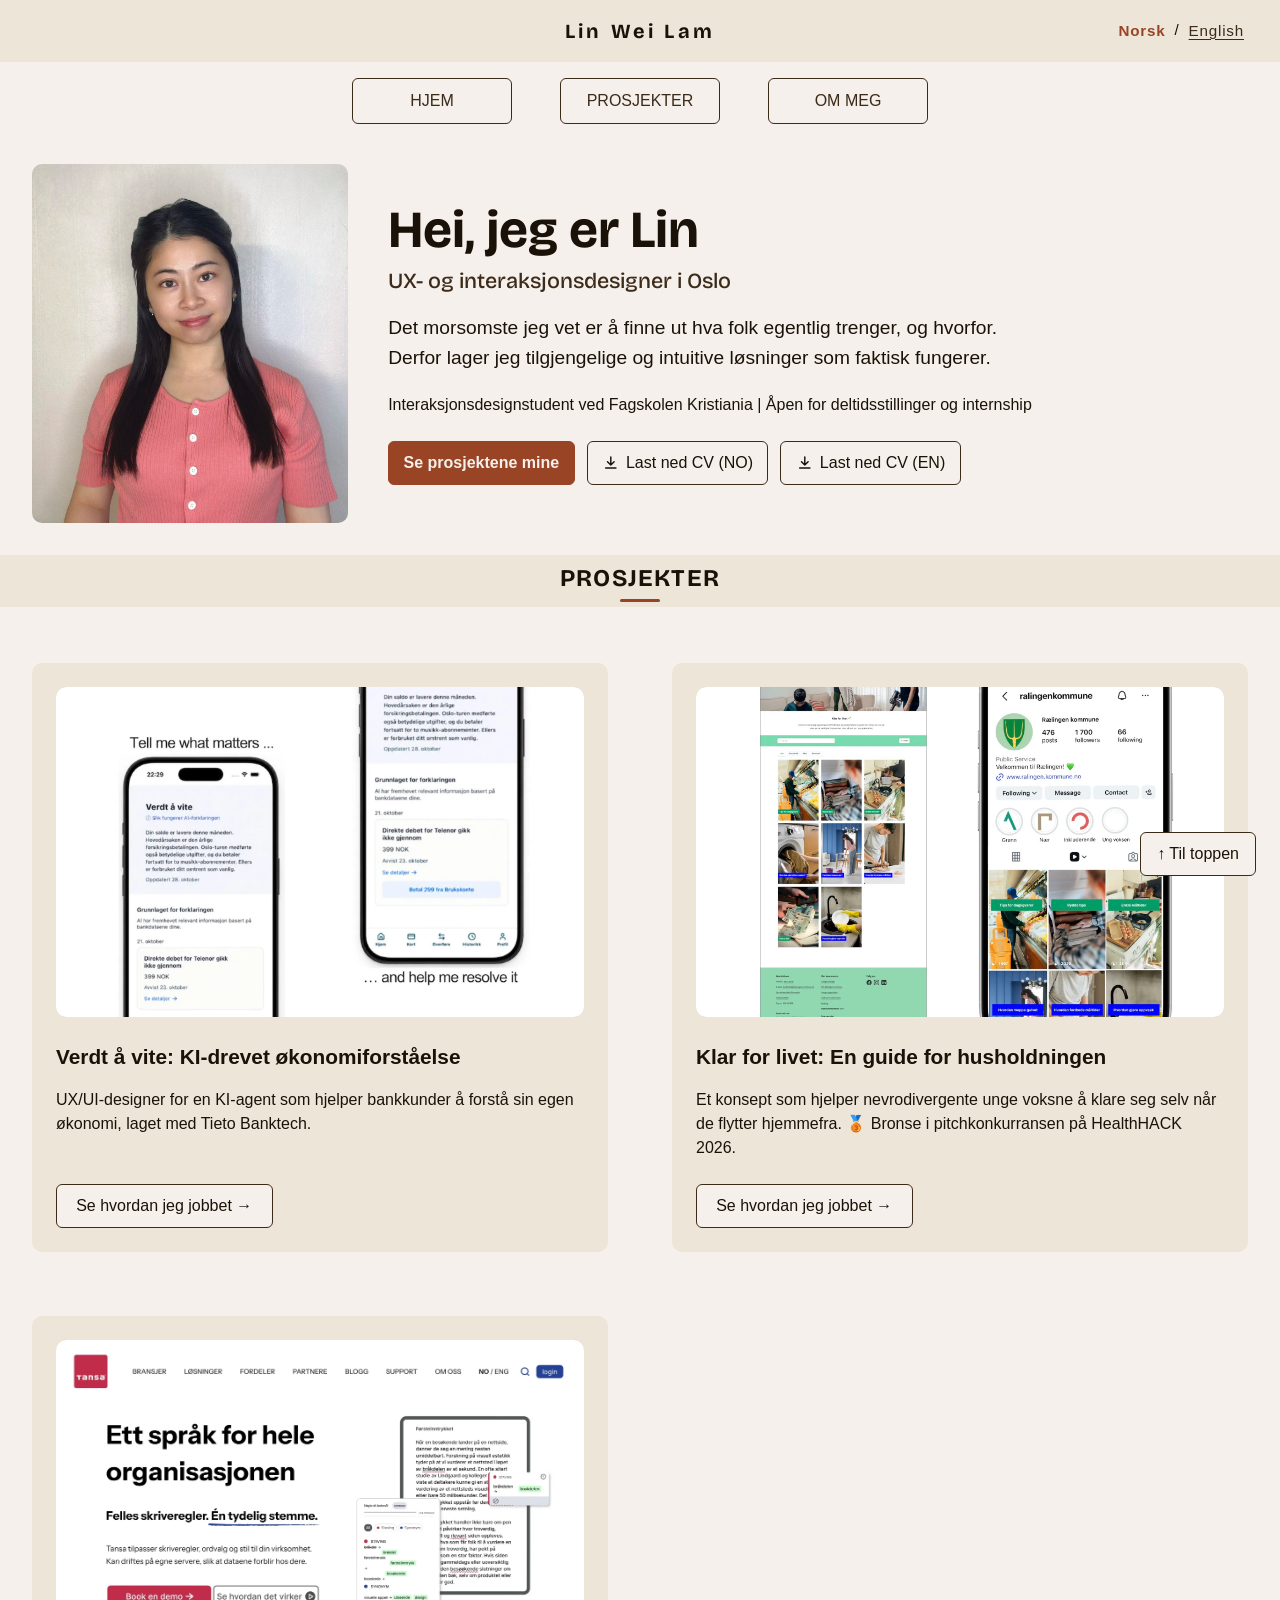
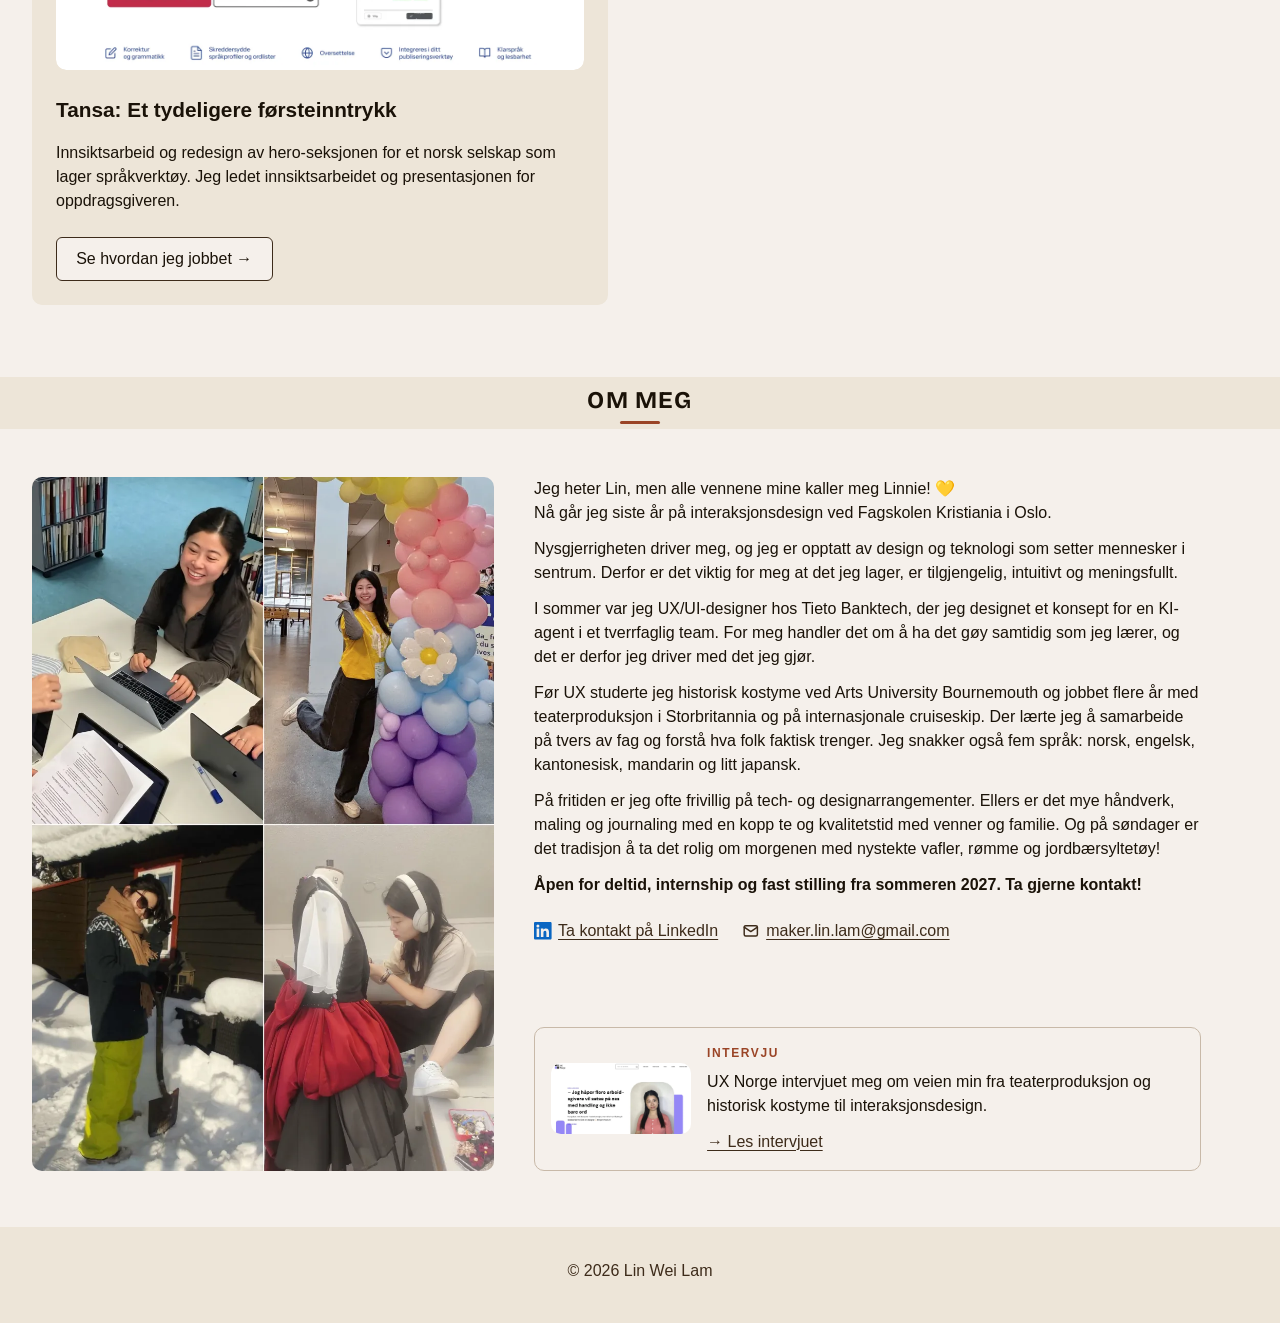
==== commit 2d7020f7: "Update" ====
--- a/index.html
+++ b/index.html
@@ -194,7 +194,9 @@
           <div class="aboutImage">
             <img
               src="./Assets/AboutMe.webp"
-              alt="Collage av Lin Wei Lam foran en MacBook, mens hun syr kostymer, på avslutningen sin og mens hun måker snø på hytta"
+              alt="Kollasje av Lin Wei Lam: smilende ved en laptop sammen med andre i et bibliotek, frivillig ved en ballongbue på et arrangement, mens hun måker snø ved hytta og mens hun syr et kostyme på en byste"
+              width="900"
+              height="1351"
             />
           </div>
           <div class="aboutContent">
@@ -278,13 +280,34 @@
                 ><span>maker.lin.lam@gmail.com</span>
               </a>
             </p>
+            <div class="aboutFeature">
+              <img
+                src="./Assets/UXNorgeInterview.webp"
+                alt="Skjermbilde av intervjuet «Ukens designer» hos UX Norge"
+                width="800"
+                height="402"
+                loading="lazy"
+              />
+              <div class="aboutFeatureBody">
+                <p class="csLabel">Intervju</p>
+                <p class="aboutText">
+                  UX Norge intervjuet meg om veien min fra teaterproduksjon og historisk
+                  kostyme til interaksjonsdesign.
+                </p>
+                <p class="aboutText">
+                  <a class="csExternalLink" href="https://uxnorge.no/lin-wei-lam/"
+                    >→ Les intervjuet</a
+                  >
+                </p>
+              </div>
+            </div>
           </div>
         </div>
       </section>
       <a href="#top" class="backToTop">&uarr; Til toppen</a>
     </main>
     <footer>
-      <p class="footerInfo">© Lin Wei Lam</p>
+      <p class="footerInfo">© 2026 Lin Wei Lam</p>
     </footer>
   </body>
 </html>
--- a/css/style.css
+++ b/css/style.css
@@ -458,8 +458,8 @@
 .caseStudyGrid {
   display: grid;
   grid-template-columns: repeat(2, minmax(0, 1fr));
-  gap: 3rem;
-  padding-block: 2rem;
+  gap: var(--space-xl);
+  padding-block: var(--space-l) 2rem;
   margin-bottom: var(--space-l);
 }
 
@@ -478,7 +478,7 @@
   display: flex;
   align-items: center;
   justify-content: center;
-  margin-bottom: var(--space-s);
+  margin-bottom: var(--space-m);
   box-sizing: border-box;
   border-radius: var(--radius-md);
   overflow: hidden;
@@ -495,12 +495,12 @@
   font-family: inherit;
   font-size: 1.3rem;
   font-weight: bold;
-  margin: 0 0 var(--space-xs) 0;
+  margin: 0 0 var(--space-s) 0;
 }
 
 .caseStudyText {
   flex-grow: 1;
-  margin: 0 0 0.75rem 0;
+  margin: 0 0 var(--space-m) 0;
 }
 
 .caseStudyLink {
@@ -544,30 +544,90 @@
   margin-bottom: 0;
 }
 
+/* Interview card: last item in the About text column.
+   Thumbnail on top below 768px, beside the text from 768px */
+.aboutFeature {
+  margin-top: var(--space-l);
+  padding: var(--space-s);
+  border: 1px solid var(--color-divider);
+  border-radius: var(--radius-md);
+}
+
+.aboutFeature img {
+  width: 100%;
+  height: auto;
+  display: block;
+  border-radius: var(--radius-md);
+}
+
+.aboutFeature .csLabel {
+  margin: var(--space-s) 0 var(--space-xs);
+}
+
 @media only screen and (min-width: 768px) {
+  .aboutFeature {
+    display: grid;
+    grid-template-columns: 140px minmax(0, 1fr);
+    gap: var(--space-s);
+    align-items: center;
+  }
+
+  .aboutFeature .csLabel {
+    margin-top: 0;
+  }
+}
+
+/* Tablet: About section stacks like on mobile (collage, text, interview card) */
+@media only screen and (min-width: 768px) and (max-width: 1050px) {
+  .aboutSection .aboutSingle {
+    flex-direction: column;
+    gap: var(--space-m);
+  }
+
+  .aboutSection .aboutImage {
+    flex: none;
+    width: 100%;
+    max-width: 25rem;
+    margin-inline: auto;
+  }
+
+  .aboutSection .aboutContent {
+    flex: none;
+    width: 100%;
+    max-width: 75ch;
+    margin-inline: auto;
+  }
+}
+
+/* Desktop: collage on the left, text and interview card on the right.
+   The collage column is wide enough for the 2:3 collage to be a bit taller
+   than the text, and the space above the card grows so the card's bottom
+   lines up with the collage's bottom. */
+@media only screen and (min-width: 1051px) {
   .aboutSection .aboutSingle {
     align-items: stretch;
   }
 
   .aboutSection .aboutImage {
-    position: relative;
-    flex-basis: 34.5%;
-  }
-
-  html[lang="en"] .aboutSection .aboutImage {
-    flex-basis: 36%;
+    flex-basis: 38%;
   }
 
   .aboutSection .aboutContent {
     max-width: 75ch;
-  }
-
-  .aboutSection .aboutImage img {
-    position: absolute;
-    inset: 0;
-    width: 100%;
-    height: 100%;
-    object-fit: cover;
+    display: flex;
+    flex-direction: column;
+  }
+
+  .aboutSection .aboutText {
+    margin-inline: 0;
+  }
+
+  .aboutSection .heroLinks {
+    margin-bottom: var(--space-l);
+  }
+
+  .aboutSection .aboutFeature {
+    margin-top: auto;
   }
 }
 
@@ -1104,7 +1164,7 @@
   }
 
   .caseStudyGrid {
-    gap: 2rem;
+    gap: var(--space-l);
   }
 
   .home .profileInnerBox .aboutImage {
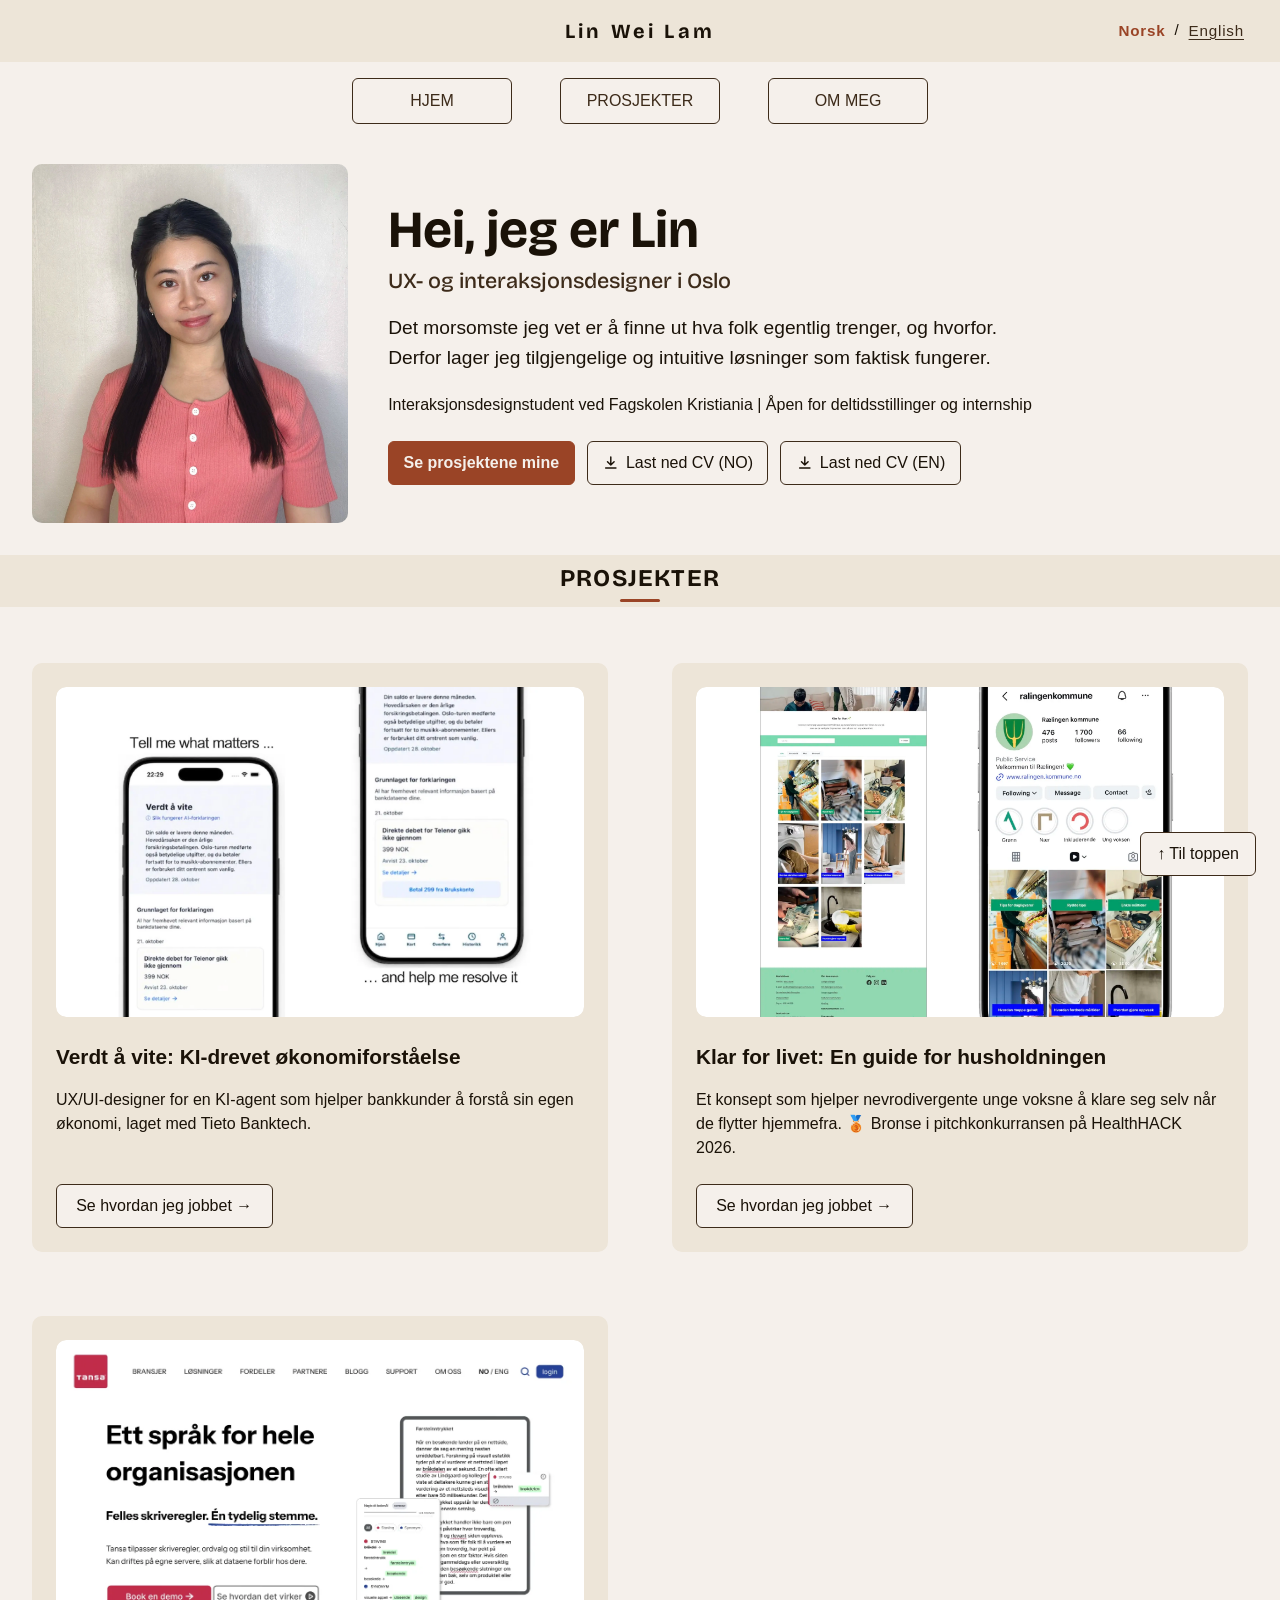
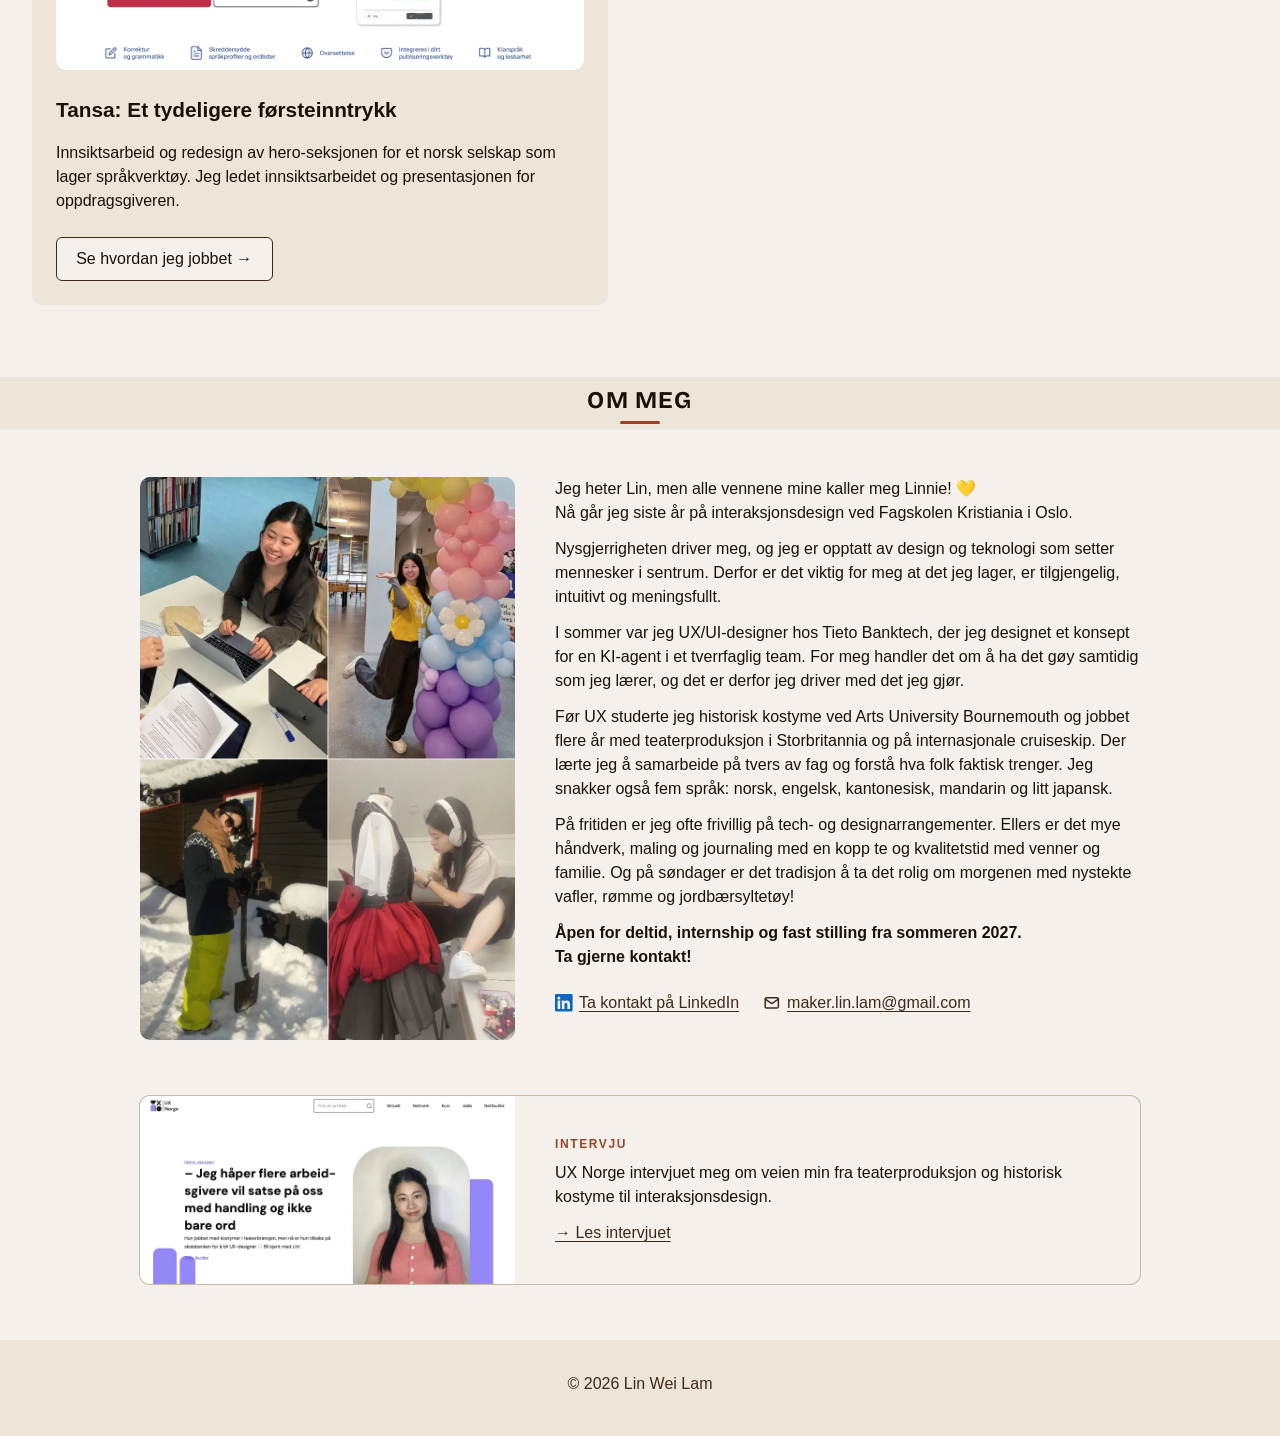
==== commit a1f42db9: "update" ====
--- a/index.html
+++ b/index.html
@@ -235,7 +235,7 @@
             <p class="aboutText">
               <strong
                 >Åpen for deltid, internship og fast stilling fra sommeren 2027.
-                Ta gjerne kontakt!</strong
+                <br />Ta gjerne kontakt!</strong
               >
             </p>
             <p class="heroLinks" id="contact">
@@ -280,26 +280,28 @@
                 ><span>maker.lin.lam@gmail.com</span>
               </a>
             </p>
-            <div class="aboutFeature">
-              <img
-                src="./Assets/UXNorgeInterview.webp"
-                alt="Skjermbilde av intervjuet «Ukens designer» hos UX Norge"
-                width="800"
-                height="402"
-                loading="lazy"
-              />
-              <div class="aboutFeatureBody">
-                <p class="csLabel">Intervju</p>
-                <p class="aboutText">
-                  UX Norge intervjuet meg om veien min fra teaterproduksjon og historisk
-                  kostyme til interaksjonsdesign.
-                </p>
-                <p class="aboutText">
-                  <a class="csExternalLink" href="https://uxnorge.no/lin-wei-lam/"
-                    >→ Les intervjuet</a
-                  >
-                </p>
-              </div>
+          </div>
+        </div>
+        <div class="container aboutFeatureWrap">
+          <div class="aboutFeature">
+            <img
+              src="./Assets/UXNorgeInterview.webp"
+              alt="Skjermbilde av intervjuet «Ukens designer» hos UX Norge"
+              width="800"
+              height="402"
+              loading="lazy"
+            />
+            <div class="aboutFeatureBody">
+              <p class="csLabel">Intervju</p>
+              <p class="aboutText">
+                UX Norge intervjuet meg om veien min fra teaterproduksjon og historisk
+                kostyme til interaksjonsdesign.
+              </p>
+              <p class="aboutText">
+                <a class="csExternalLink" href="https://uxnorge.no/lin-wei-lam/"
+                  >→ Les intervjuet</a
+                >
+              </p>
             </div>
           </div>
         </div>
--- a/css/style.css
+++ b/css/style.css
@@ -544,10 +544,17 @@
   margin-bottom: 0;
 }
 
-/* Interview card: last item in the About text column.
-   Thumbnail on top below 768px, beside the text from 768px */
+/* Interview card: below the two About columns, at the full width of the
+   section. Stacked (screenshot on top) up to 1050px, side by side above. */
+.aboutSection .aboutSingle {
+  padding-bottom: 0;
+}
+
+.aboutFeatureWrap {
+  padding-block: calc(var(--section-gap) / 2) 2rem;
+}
+
 .aboutFeature {
-  margin-top: var(--space-l);
   padding: var(--space-s);
   border: 1px solid var(--color-divider);
   border-radius: var(--radius-md);
@@ -564,19 +571,6 @@
   margin: var(--space-s) 0 var(--space-xs);
 }
 
-@media only screen and (min-width: 768px) {
-  .aboutFeature {
-    display: grid;
-    grid-template-columns: 140px minmax(0, 1fr);
-    gap: var(--space-s);
-    align-items: center;
-  }
-
-  .aboutFeature .csLabel {
-    margin-top: 0;
-  }
-}
-
 /* Tablet: About section stacks like on mobile (collage, text, interview card) */
 @media only screen and (min-width: 768px) and (max-width: 1050px) {
   .aboutSection .aboutSingle {
@@ -599,35 +593,59 @@
   }
 }
 
-/* Desktop: collage on the left, text and interview card on the right.
-   The collage column is wide enough for the 2:3 collage to be a bit taller
-   than the text, and the space above the card grows so the card's bottom
-   lines up with the collage's bottom. */
+/* Desktop: collage on the left, text on the right, in a centred row of
+   at most --about-max wide. The collage column is sized so the 2:3
+   collage ends about level with the text.
+   The interview card below uses the same centred width and grid: the
+   screenshot is as wide as the collage and the text starts where the
+   About text starts. The frame is a 1px shadow so it doesn't push the
+   screenshot off the collage's edges. */
 @media only screen and (min-width: 1051px) {
-  .aboutSection .aboutSingle {
-    align-items: stretch;
+  .aboutSection {
+    --about-collage: 37.5;
+    --about-max: 62.5rem;
+  }
+
+  .aboutSection .aboutSingle,
+  .aboutFeatureWrap {
+    max-width: calc(var(--about-max) + 2 * var(--container-gutter));
   }
 
   .aboutSection .aboutImage {
-    flex-basis: 38%;
-  }
-
-  .aboutSection .aboutContent {
-    max-width: 75ch;
-    display: flex;
-    flex-direction: column;
+    flex-basis: calc(var(--about-collage) * 1%);
   }
 
   .aboutSection .aboutText {
+    max-width: none;
     margin-inline: 0;
   }
 
-  .aboutSection .heroLinks {
-    margin-bottom: var(--space-l);
-  }
-
-  .aboutSection .aboutFeature {
-    margin-top: auto;
+  .aboutFeatureWrap {
+    container-type: inline-size;
+  }
+
+  .aboutFeature {
+    display: grid;
+    grid-template-columns:
+      calc(var(--about-collage) * 1cqw)
+      minmax(0, 1fr);
+    column-gap: var(--space-l);
+    align-items: center;
+    padding: 0;
+    border: 0;
+    box-shadow: 0 0 0 1px var(--color-divider);
+  }
+
+  .aboutFeature img {
+    border-radius: var(--radius-md) 0 0 var(--radius-md);
+  }
+
+  .aboutFeatureBody {
+    padding: var(--space-s) var(--space-m) var(--space-s) 0;
+  }
+
+  .aboutFeature .csLabel {
+    margin-top: 0;
   }
 }
 
@@ -831,6 +849,12 @@
   margin-top: 0.75em;
 }
 
+/* Terracotta bullets on body-text lists, matching the summary lists */
+.csSingle ul:not([class]) > li::marker,
+.csSingle .csSpacedList > li::marker {
+  color: var(--color-accent);
+}
+
 /* Own key statements only: hypothesis, key insight, problem statement.
    Quotes from other people use .csQuote. */
 .csCallout {
@@ -1129,6 +1153,11 @@
   .csSplit > .csFigure {
     order: -1;
   }
+
+  /* Image on the right instead, where the split has this modifier */
+  .csSplit--imageRight > .csFigure {
+    order: 0;
+  }
 }
 
 /* --- Text and image in two columns --- */
@@ -1329,6 +1358,11 @@
     gap: var(--space-m);
   }
 
+  /* Photo above the text on mobile, so the last paragraph leads straight into the callout below */
+  .csSplit--imageRight > .csFigure {
+    order: -1;
+  }
+
   .videoRow img {
     height: auto;
   }
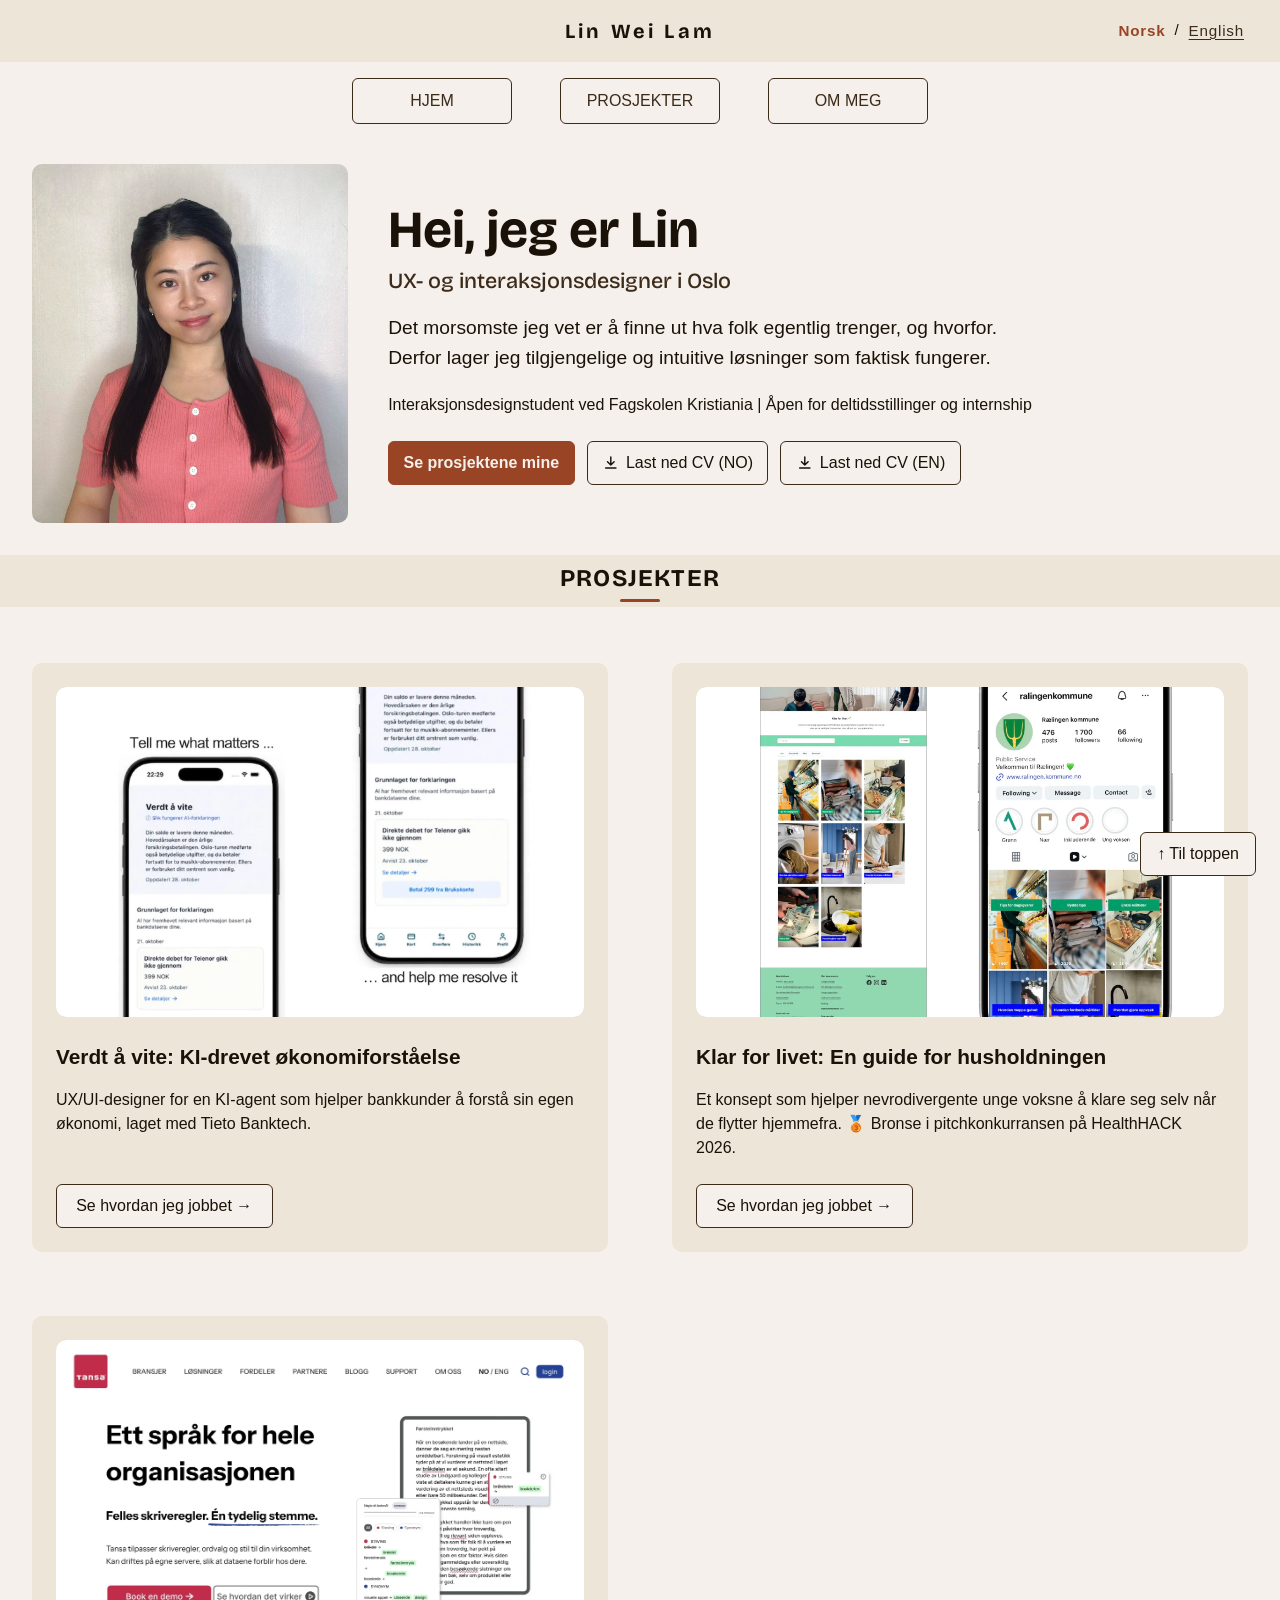
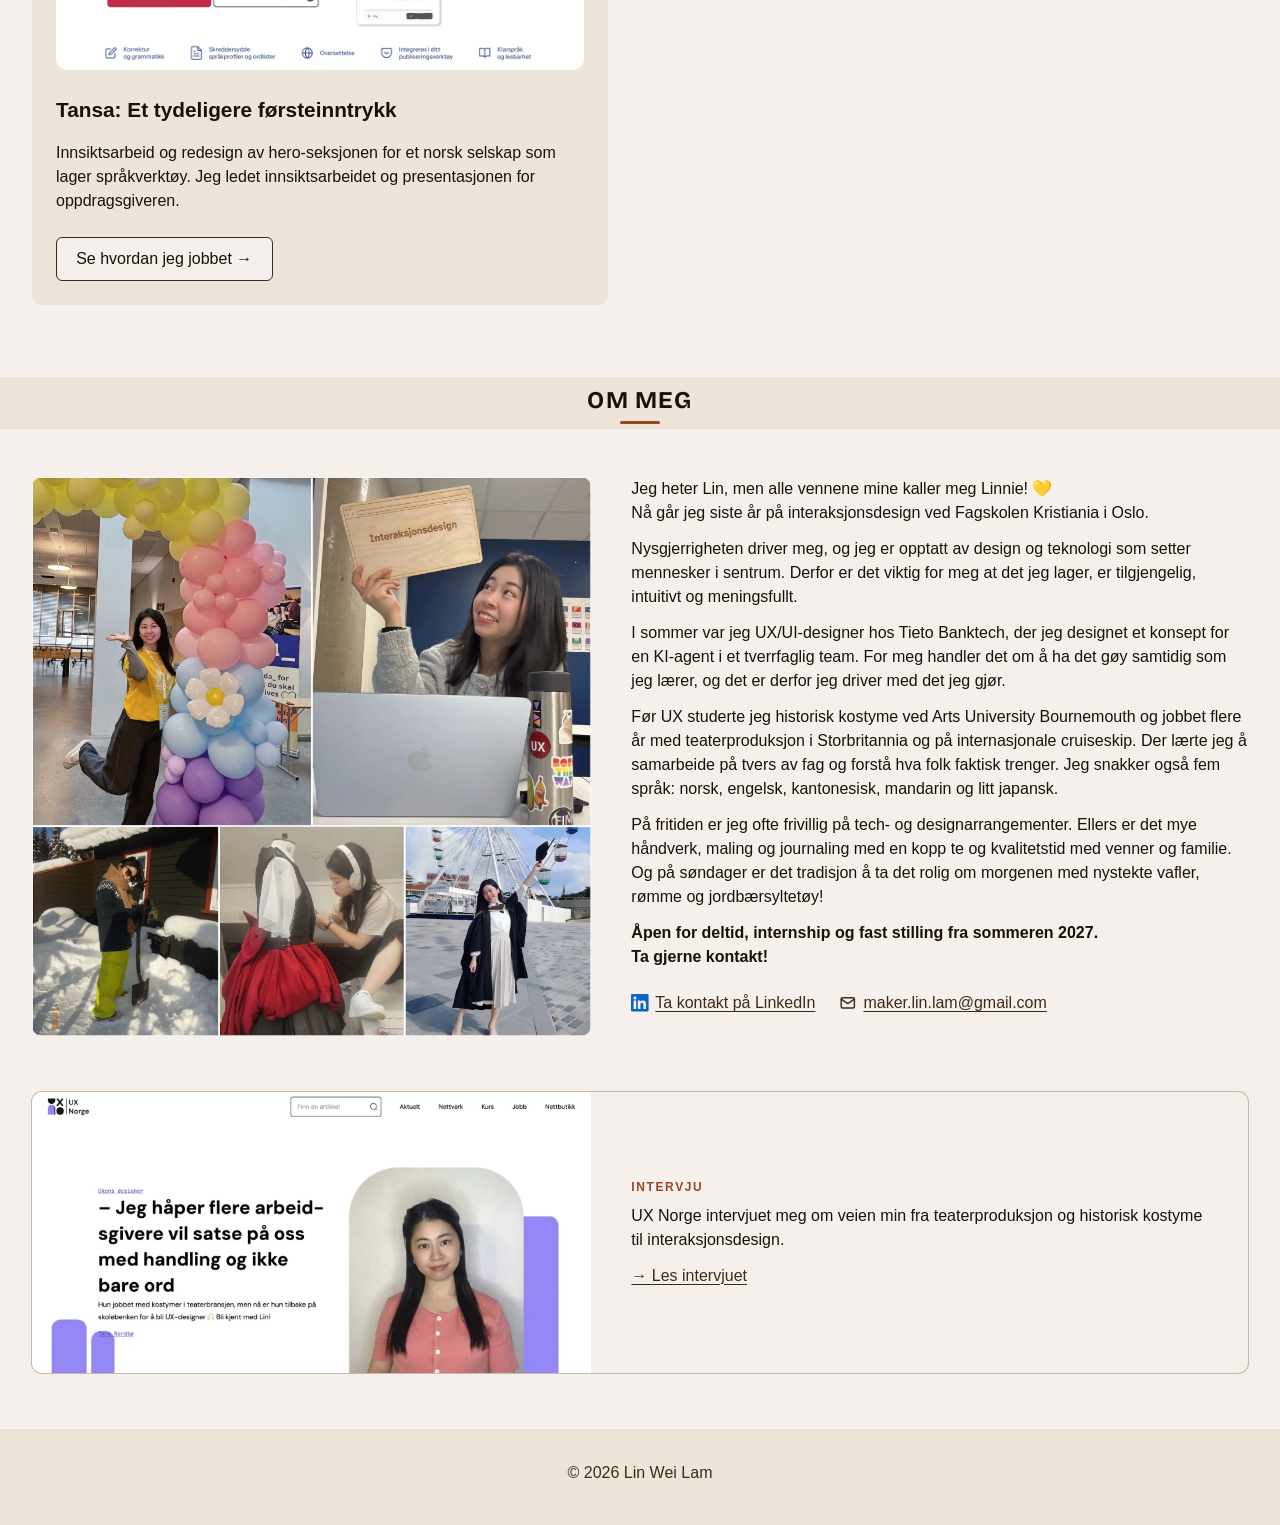
==== commit 08c4b292: "update" ====
--- a/index.html
+++ b/index.html
@@ -65,11 +65,11 @@
               <p class="heroSubtitle">UX- og interaksjonsdesigner i Oslo</p>
             </hgroup>
             <p class="heroIntro">
-              Det morsomste jeg vet er å finne ut hva folk egentlig trenger,
-              og hvorfor.
+              Det morsomste jeg vet er å finne ut hva folk egentlig trenger, og
+              hvorfor.
               <br />
-              Derfor lager jeg tilgjengelige og intuitive løsninger som
-              faktisk fungerer.
+              Derfor lager jeg tilgjengelige og intuitive løsninger som faktisk
+              fungerer.
             </p>
             <p class="heroStatus">
               Interaksjonsdesignstudent ved Fagskolen Kristiania | Åpen for
@@ -100,7 +100,7 @@
                     d="M12 4v11m-4.5-4.5L12 15l4.5-4.5M5 19h14"
                   /></svg
                 ><span>Last ned CV (NO)</span
-                  ><span class="visuallyHidden"> (PDF, åpnes i ny fane)</span>
+                ><span class="visuallyHidden"> (PDF, åpnes i ny fane)</span>
               </a>
               <a
                 class="heroButton"
@@ -123,7 +123,7 @@
                     d="M12 4v11m-4.5-4.5L12 15l4.5-4.5M5 19h14"
                   /></svg
                 ><span>Last ned CV (EN)</span
-                  ><span class="visuallyHidden"> (PDF, åpnes i ny fane)</span>
+                ><span class="visuallyHidden"> (PDF, åpnes i ny fane)</span>
               </a>
             </div>
           </div>
@@ -194,9 +194,9 @@
           <div class="aboutImage">
             <img
               src="./Assets/AboutMe.webp"
-              alt="Kollasje av Lin Wei Lam: smilende ved en laptop sammen med andre i et bibliotek, frivillig ved en ballongbue på et arrangement, mens hun måker snø ved hytta og mens hun syr et kostyme på en byste"
-              width="900"
-              height="1351"
+              alt="Kollasje av Lin Wei Lam: frivillig ved en ballongbue på et arrangement, smilende ved en laptop mens hun holder opp et skilt der det står «Interaksjonsdesign», mens hun måker snø ved hytta, mens hun syr et kostyme på en byste og i avgangskappe foran et pariserhjul"
+              width="1920"
+              height="1920"
             />
           </div>
           <div class="aboutContent">
@@ -223,19 +223,18 @@
               Storbritannia og på internasjonale cruiseskip. Der lærte jeg å
               samarbeide på tvers av fag og forstå hva folk faktisk trenger. Jeg
               snakker også fem språk: norsk, engelsk, kantonesisk, mandarin og
-              litt japansk.
+              litt&nbsp;japansk.
             </p>
             <p class="aboutText">
               På fritiden er jeg ofte frivillig på tech- og designarrangementer.
               Ellers er det mye håndverk, maling og journaling med en kopp te og
               kvalitetstid med venner og familie. Og på søndager er det
-              tradisjon å ta det rolig om morgenen med nystekte vafler, rømme og
-              jordbærsyltetøy!
+              tradisjon å ta det rolig om morgenen med nystekte vafler, rømme og&nbsp;jordbærsyltetøy!
             </p>
             <p class="aboutText">
               <strong
-                >Åpen for deltid, internship og fast stilling fra sommeren 2027.
-                <br />Ta gjerne kontakt!</strong
+                >Åpen for deltid, internship og fast stilling fra sommeren&nbsp;2027.<br />
+                Ta gjerne kontakt!</strong
               >
             </p>
             <p class="heroLinks" id="contact">
@@ -294,8 +293,8 @@
             <div class="aboutFeatureBody">
               <p class="csLabel">Intervju</p>
               <p class="aboutText">
-                UX Norge intervjuet meg om veien min fra teaterproduksjon og historisk
-                kostyme til interaksjonsdesign.
+                UX Norge intervjuet meg om veien min fra teaterproduksjon og
+                historisk kostyme til&nbsp;interaksjonsdesign.
               </p>
               <p class="aboutText">
                 <a class="csExternalLink" href="https://uxnorge.no/lin-wei-lam/"
--- a/css/style.css
+++ b/css/style.css
@@ -593,22 +593,17 @@
   }
 }
 
-/* Desktop: collage on the left, text on the right, in a centred row of
-   at most --about-max wide. The collage column is sized so the 2:3
-   collage ends about level with the text.
-   The interview card below uses the same centred width and grid: the
+/* Desktop: collage on the left, text on the right, with the same outer
+   edges as the Projects grid. The square collage is sized so it ends
+   about level with the text, while the text keeps lines under about
+   90 characters.
+   The interview card below uses the same edges and grid: the
    screenshot is as wide as the collage and the text starts where the
    About text starts. The frame is a 1px shadow so it doesn't push the
    screenshot off the collage's edges. */
 @media only screen and (min-width: 1051px) {
   .aboutSection {
-    --about-collage: 37.5;
-    --about-max: 62.5rem;
-  }
-
-  .aboutSection .aboutSingle,
-  .aboutFeatureWrap {
-    max-width: calc(var(--about-max) + 2 * var(--container-gutter));
+    --about-collage: 46;
   }
 
   .aboutSection .aboutImage {
